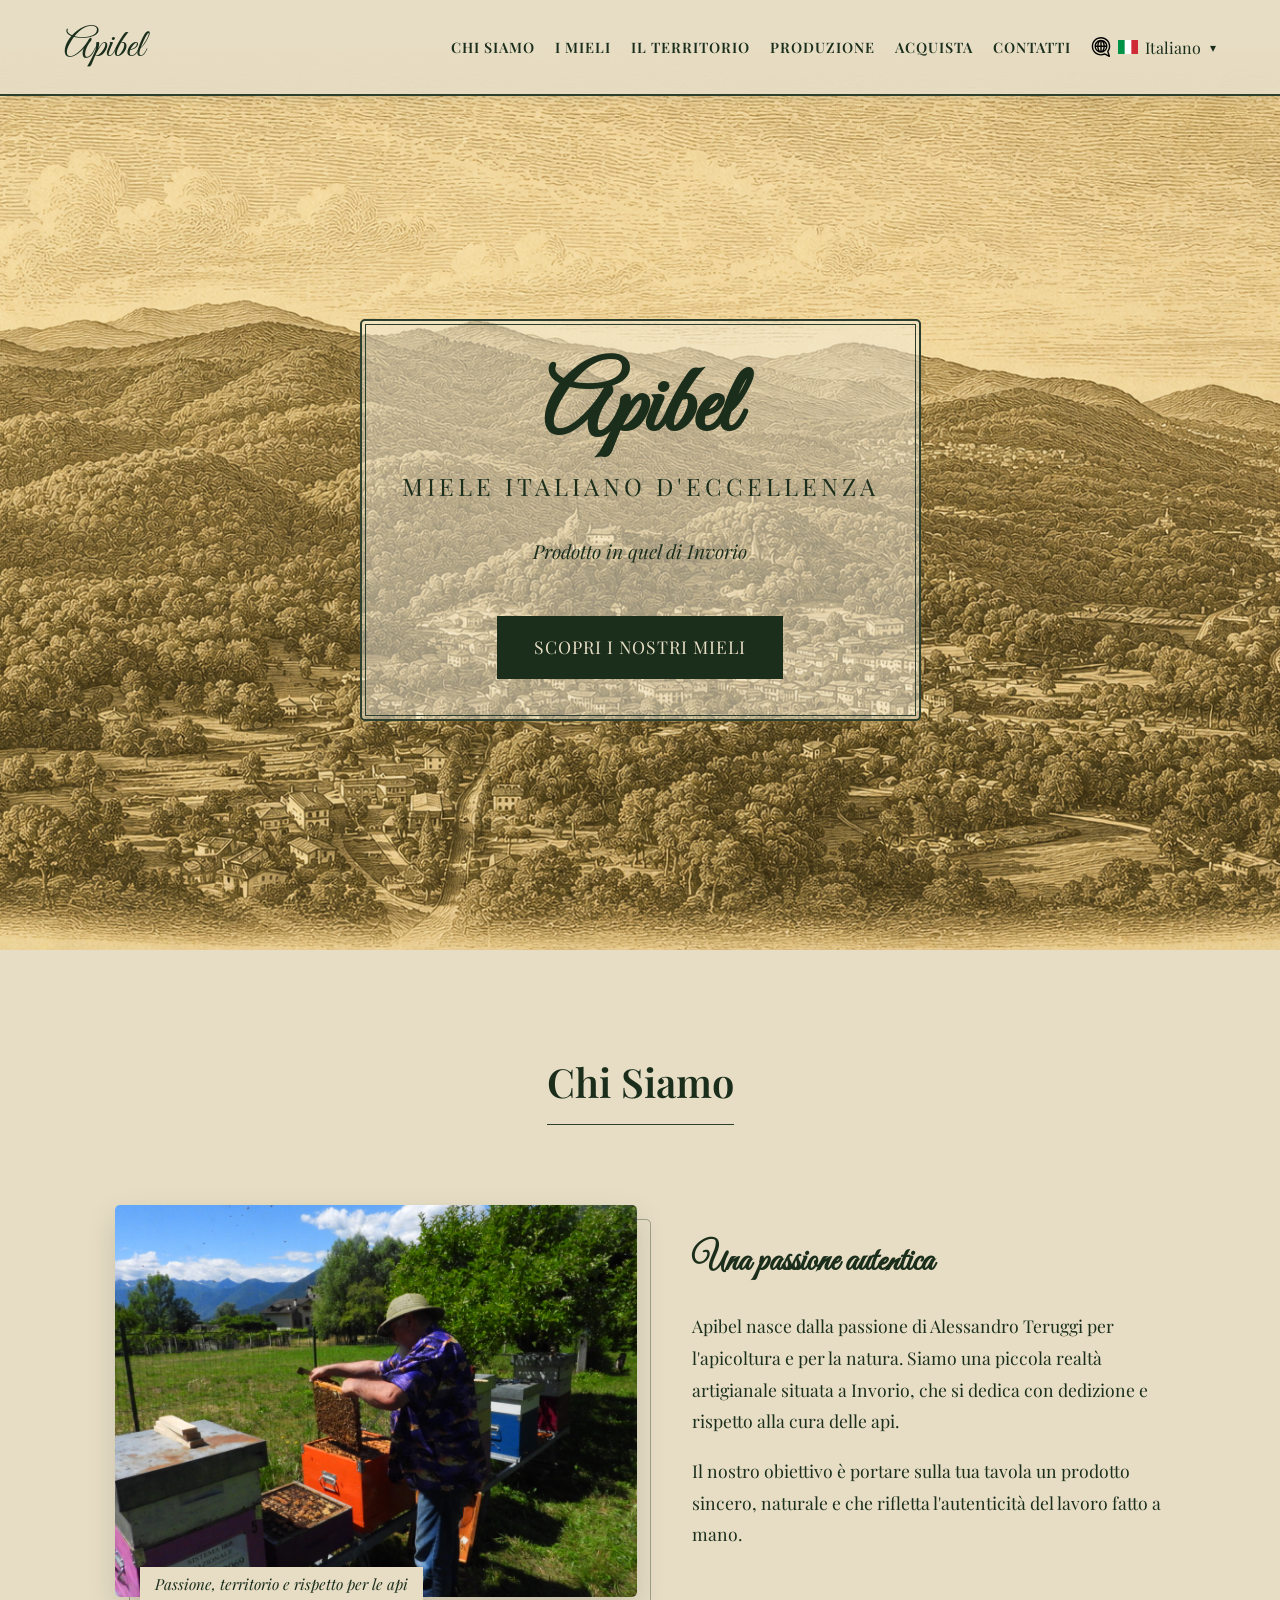
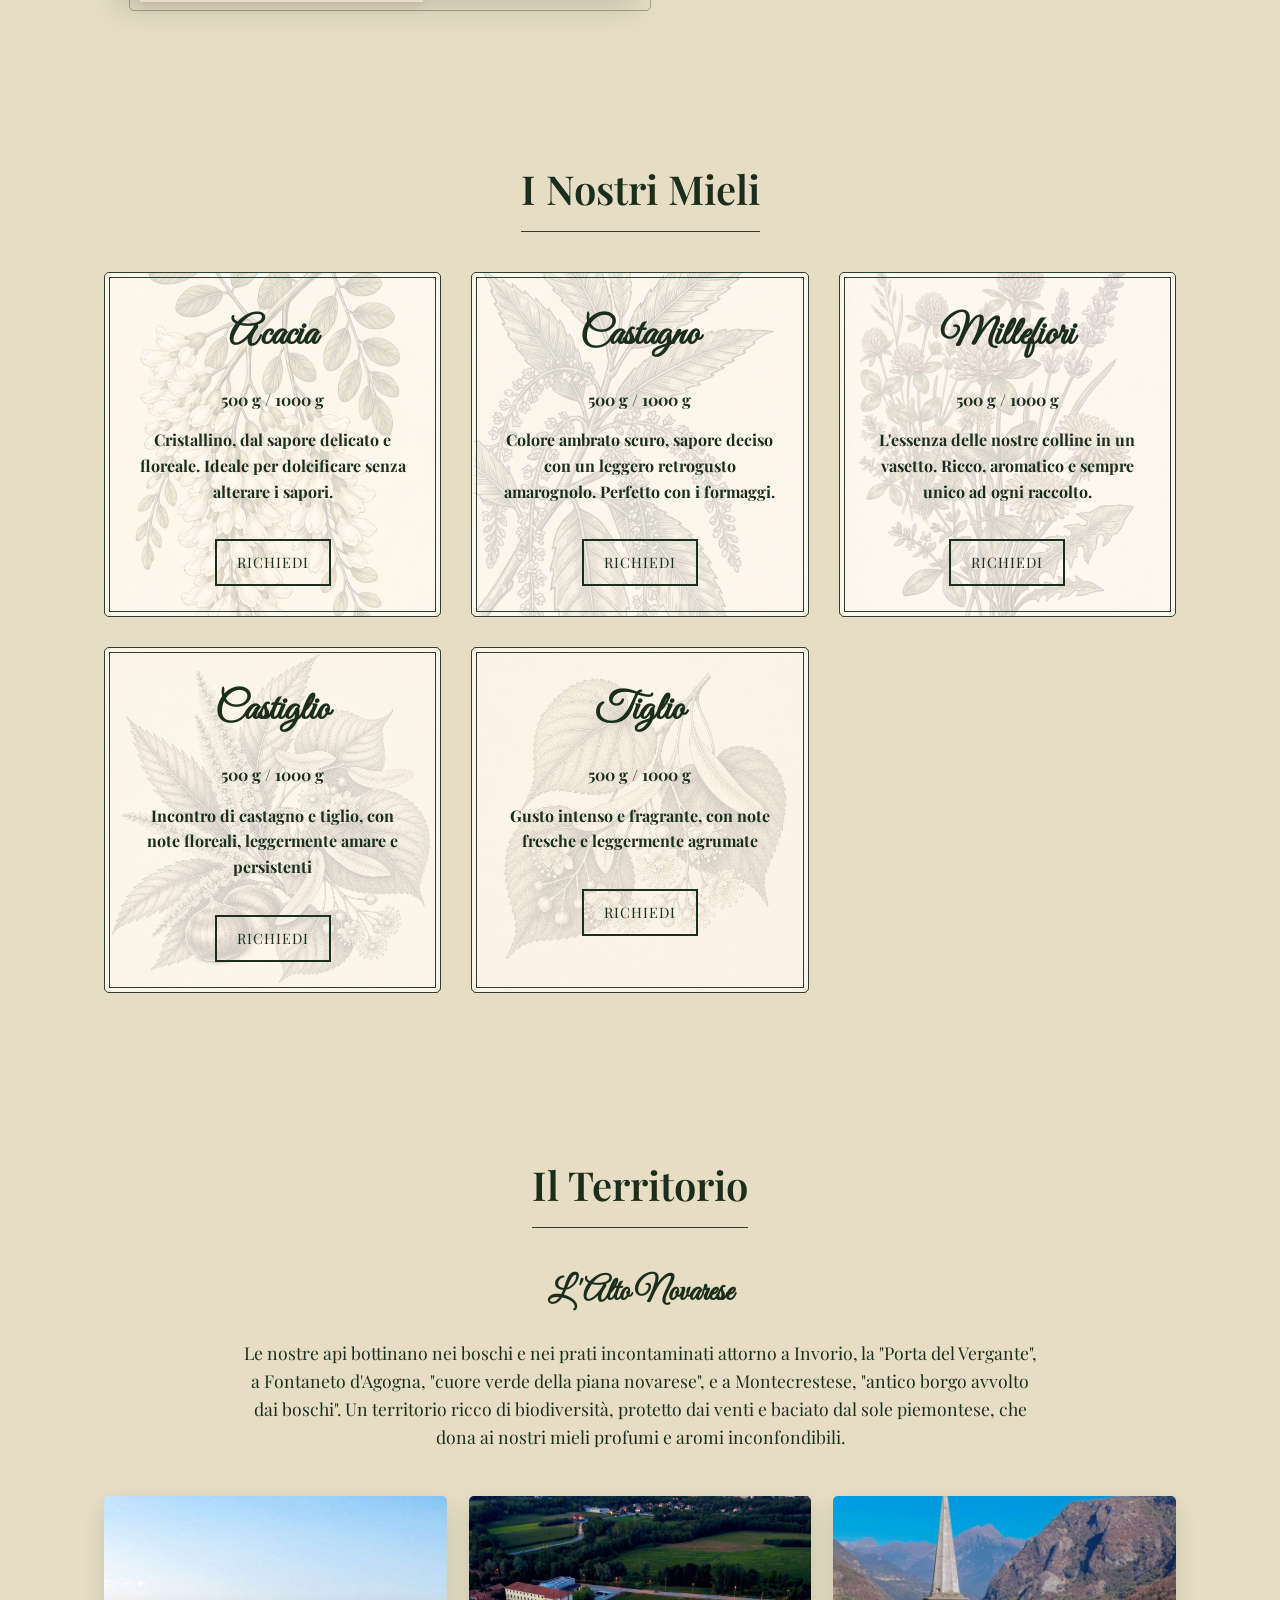
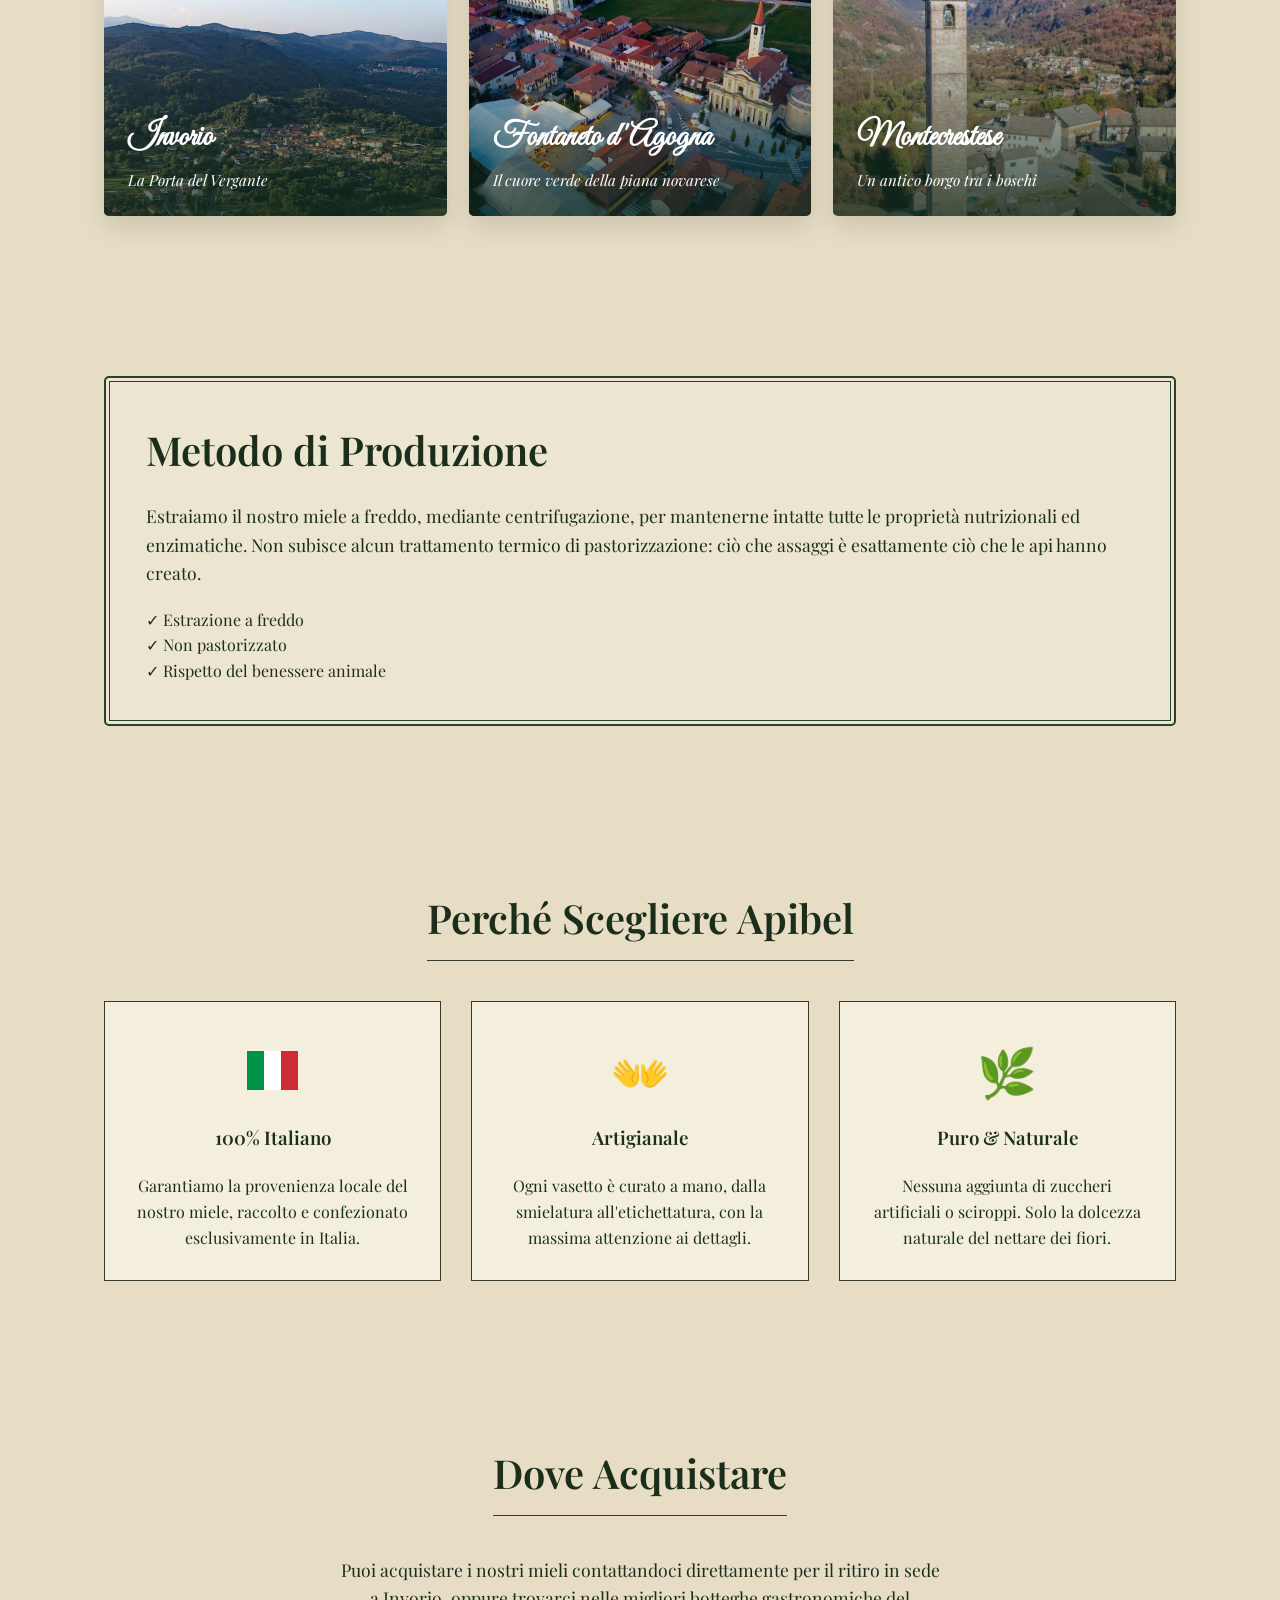
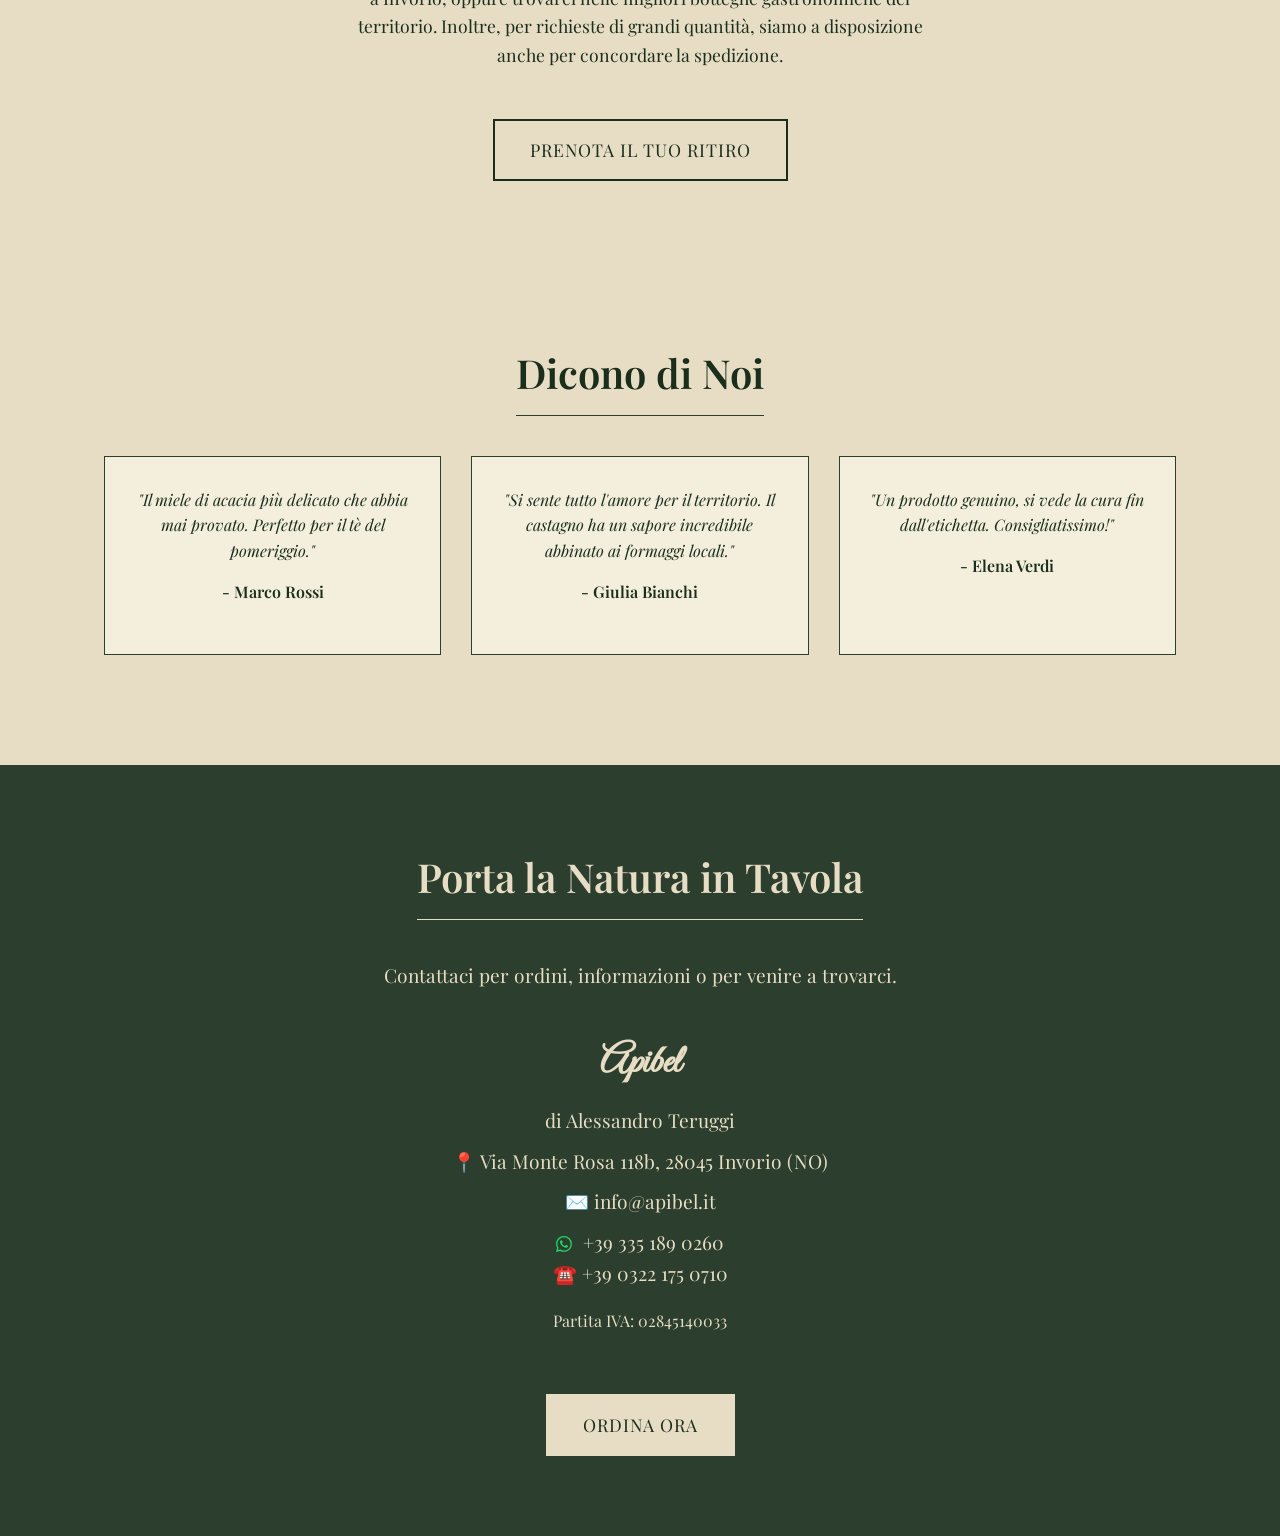
==== index.html @ 6f77bc55 "Refresh website with locality highlights This commit adds richer About Us and territory storytelling" ====
<!DOCTYPE html>
<html lang="it">

<head>
    <meta charset="UTF-8">
    <meta name="viewport" content="width=device-width, initial-scale=1.0">
    <title>Apibel | Miele Italiano di Invorio</title>
    <link rel="apple-touch-icon" sizes="180x180" href="./favicon_io/apple-touch-icon.png">
    <link rel="icon" type="image/png" sizes="32x32" href="./favicon_io/favicon-32x32.png">
    <link rel="icon" type="image/png" sizes="16x16" href="./favicon_io/favicon-16x16.png">
    <link rel="icon" type="image/png" href="./favicon_io/android-chrome-192x192.png">
    <link rel="manifest" href="./favicon_io/site.webmanifest">
    <link
        href="https://fonts.googleapis.com/css2?family=Great+Vibes&family=Playfair+Display:ital,wght@0,400;0,600;0,700;1,400&display=swap"
        rel="stylesheet">
    <link rel="stylesheet" href="./static/styles.css">

</head>

<body>

    <nav>
        <a href="#hero" class="nav-logo cursive">Apibel</a>

        <div class="menu-toggle" id="mobile-menu">☰</div>

        <ul class="nav-links" id="nav-links">
            <li><a href="#chi-siamo">Chi Siamo</a></li>
            <li><a href="#mieli">I Mieli</a></li>
            <li><a href="#territorio">Il Territorio</a></li>
            <li><a href="#metodo">Produzione</a></li>
            <li><a href="#dove-acquistare">Acquista</a></li>
            <li><a href="#contatti">Contatti</a></li>
            <li id="language-choice" class="language-selector">

                <button class="language-button" id="language-button">
                    <img src="./static/assets/translation-global.svg" alt="" class="language-icon">
                    <img src="./static/assets/it.svg" alt="Italiano" class="flag-icon">
                    <span>Italiano</span>
                    <span class="language-arrow">▾</span>
                </button>

                <div class="language-menu" id="language-menu">

                    <a href="index.html">
                        <img src="./static/assets/it.svg" alt="Italiano">
                        <span>Italiano</span>
                    </a>

                    <a href="index-en.html" class="active">
                        <img src="./static/assets/uk.svg" alt="English">
                        <span>English</span>
                    </a>

                    <a href="index-fr.html">
                        <img src="./static/assets/fr.svg" alt="Français">
                        <span>Français</span>
                    </a>

                    <a href="index-de.html">
                        <img src="./static/assets/de.svg" alt="Deutsch">
                        <span>Deutsch</span>
                    </a>

                </div>

            </li>
        </ul>
    </nav>

    <section id="hero"
        style="background: url('landing_page.jpg') no-repeat center center; background-size: cover; max-width: 100%;">
        <div class="label-box">
            <!--div style="font-size: 2.5rem; margin-bottom: 10px;">🇮🇹</div-->
            <h1 class="hero-title cursive">Apibel</h1>
            <div class="hero-subtitle">Miele Italiano d'Eccellenza</div>
            <p style="font-size: 1.2rem; font-style: italic; margin-bottom: 30px;">Prodotto in quel di Invorio</p>
            <a href="#mieli" class="btn">Scopri i nostri mieli</a>
        </div>
    </section>

    <section id="chi-siamo" class="section-center">
        <h2>Chi Siamo</h2>

        <div class="about-wrapper">

            <div class="about-image">
                <img src="./static/assets/apicoltore-apibel.jpg" alt="Alessandro Teruggi durante il lavoro con le api">

                <div class="about-caption">
                    Passione, territorio e rispetto per le api
                </div>
            </div>

            <div class="about-text">
                <h3 class="cursive">Una passione autentica</h3>

                <p>
                    Apibel nasce dalla passione di Alessandro Teruggi per l'apicoltura e per la natura.
                    Siamo una piccola realtà artigianale situata a Invorio, che si dedica con dedizione e
                    rispetto alla cura delle api.
                </p>

                <p>
                    Il nostro obiettivo è portare sulla tua tavola un prodotto sincero, naturale
                    e che rifletta l'autenticità del lavoro fatto a mano.
                </p>
            </div>

        </div>
    </section>

    <section id="mieli">
        <div class="section-center">
            <h2>I Nostri Mieli</h2>
        </div>
        <div class="grid-3">
            <div class="card label-box"
                style="background: linear-gradient(rgba(255, 255, 255, 0.75), rgba(255, 255, 255, 0.75)), url('fiori_accacia.jpg') no-repeat center center; background-size: cover;">
                <h3 class="cursive" style="font-size: 2.5rem;">Acacia</h3>
                <p><strong>500 g / 1000 g</strong></p>
                <p class="descrizione-miele-card" style="margin: 15px 0;">Cristallino, dal sapore delicato e floreale.
                    Ideale per dolcificare senza
                    alterare i sapori.</p>
                <a href="#contatti" class="btn btn-outline" style="padding: 10px 20px; font-size: 0.9rem;">Richiedi</a>
            </div>
            <div class="card label-box"
                style="background: linear-gradient(rgba(255, 255, 255, 0.75), rgba(255, 255, 255, 0.75)), url('fiori_castagno.jpg') no-repeat center center; background-size: cover;">
                <h3 class="cursive" style="font-size: 2.5rem;">Castagno</h3>
                <p><strong>500 g / 1000 g</strong></p>
                <p class="descrizione-miele-card" style="margin: 15px 0;">Colore ambrato scuro, sapore deciso con un
                    leggero retrogusto amarognolo.
                    Perfetto con i formaggi.</p>
                <a href="#contatti" class="btn btn-outline" style="padding: 10px 20px; font-size: 0.9rem;">Richiedi</a>
            </div>
            <div class="card label-box"
                style="background: linear-gradient(rgba(255, 255, 255, 0.75), rgba(255, 255, 255, 0.75)), url('millefiori.jpeg') no-repeat center center; background-size: cover;">
                <h3 class="cursive" style="font-size: 2.5rem;">Millefiori</h3>
                <p><strong>500 g / 1000 g</strong></p>
                <p class="descrizione-miele-card" style="margin: 15px 0;">L'essenza delle nostre colline in un vasetto.
                    Ricco, aromatico e sempre unico
                    ad ogni raccolto.</p>
                <a href="#contatti" class="btn btn-outline" style="padding: 10px 20px; font-size: 0.9rem;">Richiedi</a>
            </div>
            <div class="card label-box"
                style="background: linear-gradient(rgba(255, 255, 255, 0.75), rgba(255, 255, 255, 0.75)), url('castiglio.png') no-repeat center center; background-size: cover;">
                <h3 class="cursive" style="font-size: 2.5rem;">Castiglio</h3>
                <p><strong>500 g / 1000 g</strong></p>
                <p class="descrizione-miele-card" style="margin: 15px 0;">Incontro di castagno e tiglio, con note
                    floreali, leggermente amare e persistenti</p>
                <a href="#contatti" class="btn btn-outline" style="padding: 10px 20px; font-size: 0.9rem;">Richiedi</a>
            </div>
            <div class="card label-box"
                style="background: linear-gradient(rgba(255, 255, 255, 0.75), rgba(255, 255, 255, 0.75)), url('tiglio.png') no-repeat center center; background-size: cover;">
                <h3 class="cursive" style="font-size: 2.5rem;">Tiglio</h3>
                <p><strong>500 g / 1000 g</strong></p>
                <p class="descrizione-miele-card" style="margin: 15px 0;">Gusto intenso e fragrante, con note fresche e
                    leggermente agrumate</p>
                <a href="#contatti" class="btn btn-outline" style="padding: 10px 20px; font-size: 0.9rem;">Richiedi</a>
            </div>
        </div>
    </section>

    <section id="territorio" class="section-center">
        <h2>Il Territorio</h2>
        <h3 class="cursive" style="font-size: 2rem; margin-bottom: 20px;">L'Alto Novarese</h3>

        <p style="max-width: 800px; margin: 0 auto; font-size: 1.1rem;">
            Le nostre api bottinano nei boschi e nei prati incontaminati attorno a Invorio,
            la "Porta del Vergante", a Fontaneto d'Agogna, "cuore verde della piana novarese",
            e a Montecrestese, "antico borgo avvolto dai boschi".
            Un territorio ricco di biodiversità, protetto dai venti e baciato dal sole piemontese,
            che dona ai nostri mieli profumi e aromi inconfondibili.
        </p>

        <div class="territorio-gallery">

            <div class="territorio-card">
                <img src="./static/assets/invorio.jpg" alt="Panorama di Invorio">
                <div class="territorio-overlay">
                    <h3 class="cursive">Invorio</h3>
                    <p>La Porta del Vergante</p>
                </div>
            </div>

            <div class="territorio-card">
                <img src="./static/assets/fontaneto-web.jpg" alt="Fontaneto d'Agogna">
                <div class="territorio-overlay">
                    <h3 class="cursive">Fontaneto d'Agogna</h3>
                    <p>Il cuore verde della piana novarese</p>
                </div>
            </div>

            <div class="territorio-card">
                <img src="./static/assets/montecrestese.jpg" alt="Montecrestese">
                <div class="territorio-overlay">
                    <h3 class="cursive">Montecrestese</h3>
                    <p>Un antico borgo tra i boschi</p>
                </div>
            </div>

        </div>
    </section>

    <section id="metodo">
        <div class="label-box" style="display: flex; flex-wrap: wrap; align-items: center; gap: 40px;">
            <div style="flex: 1; min-width: 300px;">
                <h2 style="text-align: left; border: none; margin-bottom: 10px;">Metodo di Produzione</h2>
                <p style="font-size: 1.1rem; margin-bottom: 20px;">
                    Estraiamo il nostro miele a freddo, mediante centrifugazione, per mantenerne intatte
                    tutte le proprietà nutrizionali ed enzimatiche. Non subisce alcun trattamento termico
                    di pastorizzazione: ciò che assaggi è esattamente ciò che le api hanno creato.
                </p>
                <ul style="list-style: none;">
                    <li>✓ Estrazione a freddo</li>
                    <li>✓ Non pastorizzato</li>
                    <li>✓ Rispetto del benessere animale</li>
                </ul>
            </div>
        </div>
    </section>

    <section id="perche-noi">
        <div class="section-center">
            <h2>Perché Scegliere Apibel</h2>
        </div>
        <div class="grid-3">
            <div class="card">
                <div class="card-icon"><img src="./static/assets/it.svg" alt="Italiano" class="flag-icon"
                        style="height: 2.4rem; width: 3.2rem;"></div>
                <h3>100% Italiano</h3>
                <p>Garantiamo la provenienza locale del nostro miele, raccolto e confezionato esclusivamente in Italia.
                </p>
            </div>
            <div class="card">
                <div class="card-icon">👐</div>
                <h3>Artigianale</h3>
                <p>Ogni vasetto è curato a mano, dalla smielatura all'etichettatura, con la massima attenzione ai
                    dettagli.</p>
            </div>
            <div class="card">
                <div class="card-icon">🌿</div>
                <h3>Puro & Naturale</h3>
                <p>Nessuna aggiunta di zuccheri artificiali o sciroppi. Solo la dolcezza naturale del nettare dei fiori.
                </p>
            </div>
        </div>
    </section>

    <section id="dove-acquistare" class="section-center">
        <h2>Dove Acquistare</h2>
        <p style="max-width: 600px; margin: 0 auto 30px; font-size: 1.1rem;">
            Puoi acquistare i nostri mieli contattandoci direttamente per il ritiro in sede a Invorio,
            oppure trovarci nelle migliori botteghe gastronomiche del territorio.
            Inoltre, per richieste di grandi quantità, siamo a disposizione anche per concordare la spedizione.
        </p>
        <a href="#contatti" class="btn btn-outline">Prenota il tuo ritiro</a>
    </section>

    <section id="recensioni">
        <div class="section-center">
            <h2>Dicono di Noi</h2>
        </div>
        <div class="grid-3">
            <div class="card" style="font-style: italic;">
                <p>"Il miele di acacia più delicato che abbia mai provato. Perfetto per il tè del pomeriggio."</p>
                <h4 style="margin-top: 15px; font-style: normal;">- Marco Rossi</h4>
            </div>
            <div class="card" style="font-style: italic;">
                <p>"Si sente tutto l'amore per il territorio. Il castagno ha un sapore incredibile abbinato ai formaggi
                    locali."</p>
                <h4 style="margin-top: 15px; font-style: normal;">- Giulia Bianchi</h4>
            </div>
            <div class="card" style="font-style: italic;">
                <p>"Un prodotto genuino, si vede la cura fin dall'etichetta. Consigliatissimo!"</p>
                <h4 style="margin-top: 15px; font-style: normal;">- Elena Verdi</h4>
            </div>
        </div>
    </section>

    <footer id="contatti">
        <h2 style="color: var(--bg-parchment);">Porta la Natura in Tavola</h2>
        <p style="margin-bottom: 40px; font-size: 1.2rem;">Contattaci per ordini, informazioni o per venire a trovarci.
        </p>

        <div class="contact-info">
            <h3 class="cursive" style="font-size: 2.5rem; margin-bottom: 10px;">Apibel</h3>
            <p>di Alessandro Teruggi</p>
            <p>📍 Via Monte Rosa 118b, 28045 Invorio (NO)</p>
            <p>✉️ info@apibel.it </p>
            <p>
                <a href="https://wa.me/393351890260" target="_blank" rel="noopener noreferrer"
                    style="text-decoration: none; color: inherit;">
                    <svg xmlns="http://www.w3.org/2000/svg" width="16" height="16" fill="#25D366" viewBox="0 0 16 16"
                        style="vertical-align: middle; margin-right: 6px; margin-bottom: 2px;">
                        <path
                            d="M13.601 2.326A7.85 7.85 0 0 0 7.994 0C3.627 0 .068 3.558.064 7.926c0 1.399.366 2.76 1.057 3.965L0 16l4.204-1.102a7.9 7.9 0 0 0 3.79.965h.004c4.368 0 7.926-3.558 7.93-7.93A7.9 7.9 0 0 0 13.6 2.326zM7.994 14.521a6.6 6.6 0 0 1-3.356-.92l-.24-.144-2.494.654.666-2.433-.156-.251a6.56 6.56 0 0 1-1.007-3.505c0-3.626 2.957-6.584 6.591-6.584a6.56 6.56 0 0 1 4.66 1.931 6.56 6.56 0 0 1 1.928 4.66c-.004 3.639-2.961 6.592-6.592 6.592m3.615-4.934c-.197-.099-1.17-.578-1.353-.646-.182-.065-.315-.099-.445.099-.133.197-.513.646-.627.775-.114.133-.232.148-.43.05-.197-.1-.836-.308-1.592-.985-.59-.525-.985-1.175-1.103-1.372-.114-.198-.011-.304.088-.403.087-.088.197-.232.296-.346.1-.114.133-.198.198-.33.065-.134.034-.248-.015-.347-.05-.099-.445-1.076-.612-1.47-.16-.389-.323-.335-.445-.34-.114-.007-.247-.007-.38-.007a.73.73 0 0 0-.529.247c-.182.198-.691.677-.691 1.654s.71 1.916.81 2.049c.098.133 1.394 2.132 3.383 2.992.47.205.84.326 1.129.418.475.152.904.129 1.246.08.38-.058 1.171-.48 1.338-.943.164-.464.164-.86.114-.943-.049-.084-.182-.133-.38-.232" />
                    </svg>
                    +39 335 189 0260
                </a>
                <br>
                <span> ☎️ +39 0322 175 0710 </span>
            </p>
            <p style="margin-top: 20px; font-size: 1rem;">Partita IVA: 02845140033</p>
        </div>

        <div style="margin-top: 40px;">
            <a href="mailto:info@apibel.it" class="btn"
                style="background-color: var(--bg-parchment); color: var(--text-dark-green); border-color: var(--bg-parchment);">Ordina
                Ora</a>
        </div>

        <!--div class="recycling-info">
            <div>VASO: GL 70 (VETRO)</div>
            <div>CAPSULA: FE 40 (ACCIAIO)</div>
            <div>♻️ VERIFICA LE DISPOSIZIONI DEL TUO COMUNE</div>
        </div-->
    </footer>

    <script src="./static/scripts.js"></script>
</body>

</html>
---- static/styles.css ----
/* === VARIABILI COLORI === */
        :root {
            --bg-parchment: #E6DDC4;
            --bg-light: #F4EEDD;
            --text-dark-green: #1B2E1C;
            --border-green: #2C3E2D;
            --accent-gold: #D4AF37;
            /* Tocco dorato per il miele */
        }

        /* === RESET & BASE === */
        * {
            margin: 0;
            padding: 0;
            box-sizing: border-box;
        }

        html {
            scroll-behavior: smooth;
        }

        body {
            background-color: var(--bg-parchment);
            color: var(--text-dark-green);
            font-family: 'Playfair Display', serif;
            line-height: 1.6;
            background-image: url('https://www.transparenttextures.com/patterns/cream-paper.png');
        }

        h1,
        h2,
        h3,
        h4 {
            font-weight: 600;
            margin-bottom: 20px;
        }

        h2 {
            font-size: 2.5rem;
            text-align: center;
            border-bottom: 1px solid var(--border-green);
            display: inline-block;
            padding-bottom: 10px;
            margin-bottom: 40px;
        }

        .cursive {
            font-family: 'Great Vibes', cursive;
        }

        /* === NAVBAR === */
        nav {
            position: fixed;
            top: 0;
            width: 100%;
            background-color: rgba(230, 221, 196, 0.95);
            border-bottom: 2px solid var(--border-green);
            z-index: 1000;
            padding: 15px 5%;
            display: flex;
            justify-content: space-between;
            align-items: center;
            box-shadow: 0 2px 10px rgba(0, 0, 0, 0.1);
        }

        .nav-logo {
            font-size: 2.5rem;
            text-decoration: none;
            color: var(--text-dark-green);
        }

        .nav-links {
            list-style: none;
            display: flex;
            gap: 20px;
        }

        .nav-links a,
        .language-selector select {
            text-decoration: none;
            color: var(--text-dark-green);
            font-weight: 600;
            font-size: 0.9rem;
            text-transform: uppercase;
            letter-spacing: 1px;
            transition: color 0.3s;
        }

        .nav-links a:hover {
            color: var(--accent-gold);
        }

        .language-selector {
            position: relative;
            display: flex;
            align-items: center;
            justify-content: center;
        }

        .language-button {
            display: flex;
            align-items: center;
            gap: 7px;

            border: none;
            background: transparent;

            color: var(--text-dark-green);
            font-family: inherit;
            font-size: inherit;

            cursor: pointer;
        }

        .language-icon {
            width: 20px;
            height: 20px;
        }

        .flag-icon {
            width: 20px;
            height: 14px;
            object-fit: cover;
        }

        .language-arrow {
            font-size: 0.75rem;
            margin-left: 2px;
        }

        .language-menu {
            display: none;

            position: absolute;
            top: calc(100% + 10px);
            right: 0;

            min-width: 155px;

            background: white;
            border: 1px solid rgba(0, 0, 0, 0.12);
            border-radius: 5px;

            box-shadow: 0 6px 20px rgba(0, 0, 0, 0.15);

            overflow: hidden;
            z-index: 1000;
        }

        .language-menu.show {
            display: block;
        }

        .language-menu a {
            display: flex;
            align-items: center;
            gap: 10px;

            padding: 10px 14px;

            color: var(--text-dark-green);
            text-decoration: none;

            white-space: nowrap;
        }

        .language-menu a img {
            width: 20px;
            height: 14px;
            object-fit: cover;
        }

        .language-menu a:hover {
            background: rgba(0, 0, 0, 0.05);
        }

        .language-menu a.active {
            font-weight: 600;
        }

        /* Menu Hamburger per Mobile */
        .menu-toggle {
            display: none;
            font-size: 1.5rem;
            cursor: pointer;
        }

        /* === STRUTTURA SEZIONI === */
        section {
            padding: 100px 5% 60px;
            /* Padding top ampio per la navbar fissa */
            max-width: 1200px;
            margin: 0 auto;
        }

        .section-center {
            text-align: center;
        }

        /* Box in stile etichetta */
        .label-box {
            border: 2px solid var(--border-green);
            outline: 1px solid var(--border-green);
            outline-offset: -6px;
            padding: 40px;
            background-color: rgba(244, 238, 221, 0.5);
            border-radius: 5px;
        }

        /* === HERO === */
        #hero {
            min-height: 100vh;
            display: flex;
            align-items: center;
            justify-content: center;
            text-align: center;
            margin-top: 50px;
        }

        .hero-title {
            font-size: 6rem;
            line-height: 1;
            margin-bottom: 10px;
        }

        .hero-subtitle {
            font-size: 1.5rem;
            letter-spacing: 4px;
            text-transform: uppercase;
            margin-bottom: 30px;
        }

        /* === BOTTONI === */
        .btn {
            display: inline-block;
            background-color: var(--text-dark-green);
            color: var(--bg-parchment);
            border: 2px solid var(--text-dark-green);
            padding: 15px 35px;
            font-family: 'Playfair Display', serif;
            font-size: 1.1rem;
            text-decoration: none;
            text-transform: uppercase;
            letter-spacing: 1px;
            transition: all 0.3s ease;
            cursor: pointer;
            margin-top: 20px;
        }

        .btn:hover {
            background-color: transparent;
            color: var(--text-dark-green);
        }

        .btn-outline {
            background-color: transparent;
            color: var(--text-dark-green);
        }

        .btn-outline:hover {
            background-color: var(--text-dark-green);
            color: var(--bg-parchment);
        }

        /* === CHI SIAMO === */
        .about-wrapper {
            max-width: 1050px;
            margin: 40px auto 0;

            display: grid;
            grid-template-columns: 1.05fr 0.95fr;
            gap: 55px;

            align-items: center;
            text-align: left;
        }

        .about-image {
            position: relative;
        }

        .about-image img {
            width: 100%;
            /*height: 420px;*/

            object-fit: cover;
            object-position: center;

            display: block;

            border-radius: 5px;

            box-shadow:
                0 12px 30px rgba(0, 0, 0, 0.13);
        }

        /* Small decorative parchment frame */
        .about-image::before {
            content: "";
            position: absolute;

            top: 14px;
            left: 14px;
            right: -14px;
            bottom: -14px;

            border: 1px solid var(--text-dark-green);

            opacity: 0.35;

            z-index: -1;
            border-radius: 5px;
        }

        .about-text h3 {
            font-size: 2.2rem;
            color: var(--text-dark-green);
            margin-bottom: 20px;
        }

        .about-text p {
            font-size: 1.1rem;
            line-height: 1.8;
            margin-bottom: 18px;
        }

        .about-caption {
            position: absolute;

            left: 25px;
            bottom: -5px;

            background: var(--bg-parchment);
            color: var(--text-dark-green);

            padding: 5px 15px;

            font-family: "Playfair Display", serif;
            font-size: 0.95rem;
            font-style: italic;

            box-shadow: 0 4px 12px rgba(0, 0, 0, 0.10);
        }


        /* Mobile */
        @media (max-width: 768px) {

            .about-wrapper {
                grid-template-columns: 1fr;
                gap: 30px;
            }

            .about-image img {
                height: 300px;
            }

            .about-text {
                text-align: center;
            }

            .about-image::before {
                right: -8px;
                bottom: -8px;
                top: 8px;
                left: 8px;
            }
        }

        /* === SEZIONE TERRITRIO === */

        .territorio-gallery {
            max-width: 1150px;
            margin: 45px auto 0;

            display: grid;
            grid-template-columns: repeat(3, 1fr);
            gap: 22px;
        }

        .territorio-card {
            position: relative;
            height: 320px;

            overflow: hidden;
            border-radius: 5px;

            box-shadow: 0 10px 25px rgba(0, 0, 0, 0.12);
        }

        .territorio-card img {
            width: 100%;
            height: 100%;

            object-fit: cover;
            display: block;

            transition: transform 0.6s ease;
        }

        .territorio-card:hover img {
            transform: scale(1.04);
        }

        .territorio-card::after {
            content: "";
            position: absolute;
            inset: 0;

            background:
                linear-gradient(to top,
                    rgba(20, 45, 30, 0.75) 0%,
                    rgba(20, 45, 30, 0.20) 45%,
                    transparent 70%);

            pointer-events: none;
        }

        .territorio-overlay {
            position: absolute;

            left: 0;
            right: 0;
            bottom: 0;

            padding: 24px;

            color: white;
            text-align: left;

            z-index: 2;
        }

        .territorio-overlay h3 {
            font-size: 2rem;
            margin: 0 0 4px;
            color: white;
        }

        .territorio-overlay p {
            margin: 0;
            font-size: 0.95rem;
            font-style: italic;
        }


        /* Tablet */
        @media (max-width: 900px) {
            .territorio-gallery {
                grid-template-columns: 1fr;
                max-width: 650px;
            }

            .territorio-card {
                height: 340px;
            }
        }


        /* Mobile */
        @media (max-width: 600px) {
            .territorio-gallery {
                gap: 18px;
                margin-top: 35px;
            }

            .territorio-card {
                height: 260px;
            }

            .territorio-overlay {
                padding: 18px;
            }

            .territorio-overlay h3 {
                font-size: 1.8rem;
            }
        }

        /* === GRIGLIE (Mieli, Perché Noi, Recensioni) === */
        .grid-3 {
            display: grid;
            grid-template-columns: repeat(auto-fit, minmax(300px, 1fr));
            gap: 30px;
        }

        .card {
            border: 1px solid var(--border-green);
            padding: 30px;
            text-align: center;
            background-color: var(--bg-light);
            transition: transform 0.3s;
        }

        .card:hover {
            transform: translateY(-5px);
        }

        .card-icon {
            font-size: 3rem;
            margin-bottom: 15px;
        }

        /* === CONTATTI & FOOTER === */
        #contatti {
            background-color: var(--border-green);
            color: var(--bg-parchment);
            padding: 80px 5%;
            text-align: center;
            margin-top: 50px;
        }

        #contatti h2 {
            border-color: var(--bg-parchment);
        }

        .contact-info p {
            margin-bottom: 10px;
            font-size: 1.2rem;
        }

        .recycling-info {
            margin-top: 50px;
            display: flex;
            justify-content: center;
            gap: 40px;
            border-top: 1px solid rgba(230, 221, 196, 0.3);
            padding-top: 30px;
            font-size: 0.9rem;
        }

        .descrizione-miele-card {
            font-weight: 700;
        }

        /* === RESPONSIVE === */
        @media (max-width: 768px) {
            .nav-links {
                display: none;
                flex-direction: column;
                position: absolute;
                top: 70px;
                left: 0;
                width: 100%;
                background-color: var(--bg-parchment);
                border-bottom: 2px solid var(--border-green);
                padding: 20px 0;
                text-align: center;
            }

            .nav-links.active {
                display: flex;
            }

            .menu-toggle {
                display: block;
            }

            .hero-title {
                font-size: 4rem;
            }

            section {
                padding-top: 120px;
            }

            .recycling-info {
                flex-direction: column;
                gap: 15px;
            }
        }
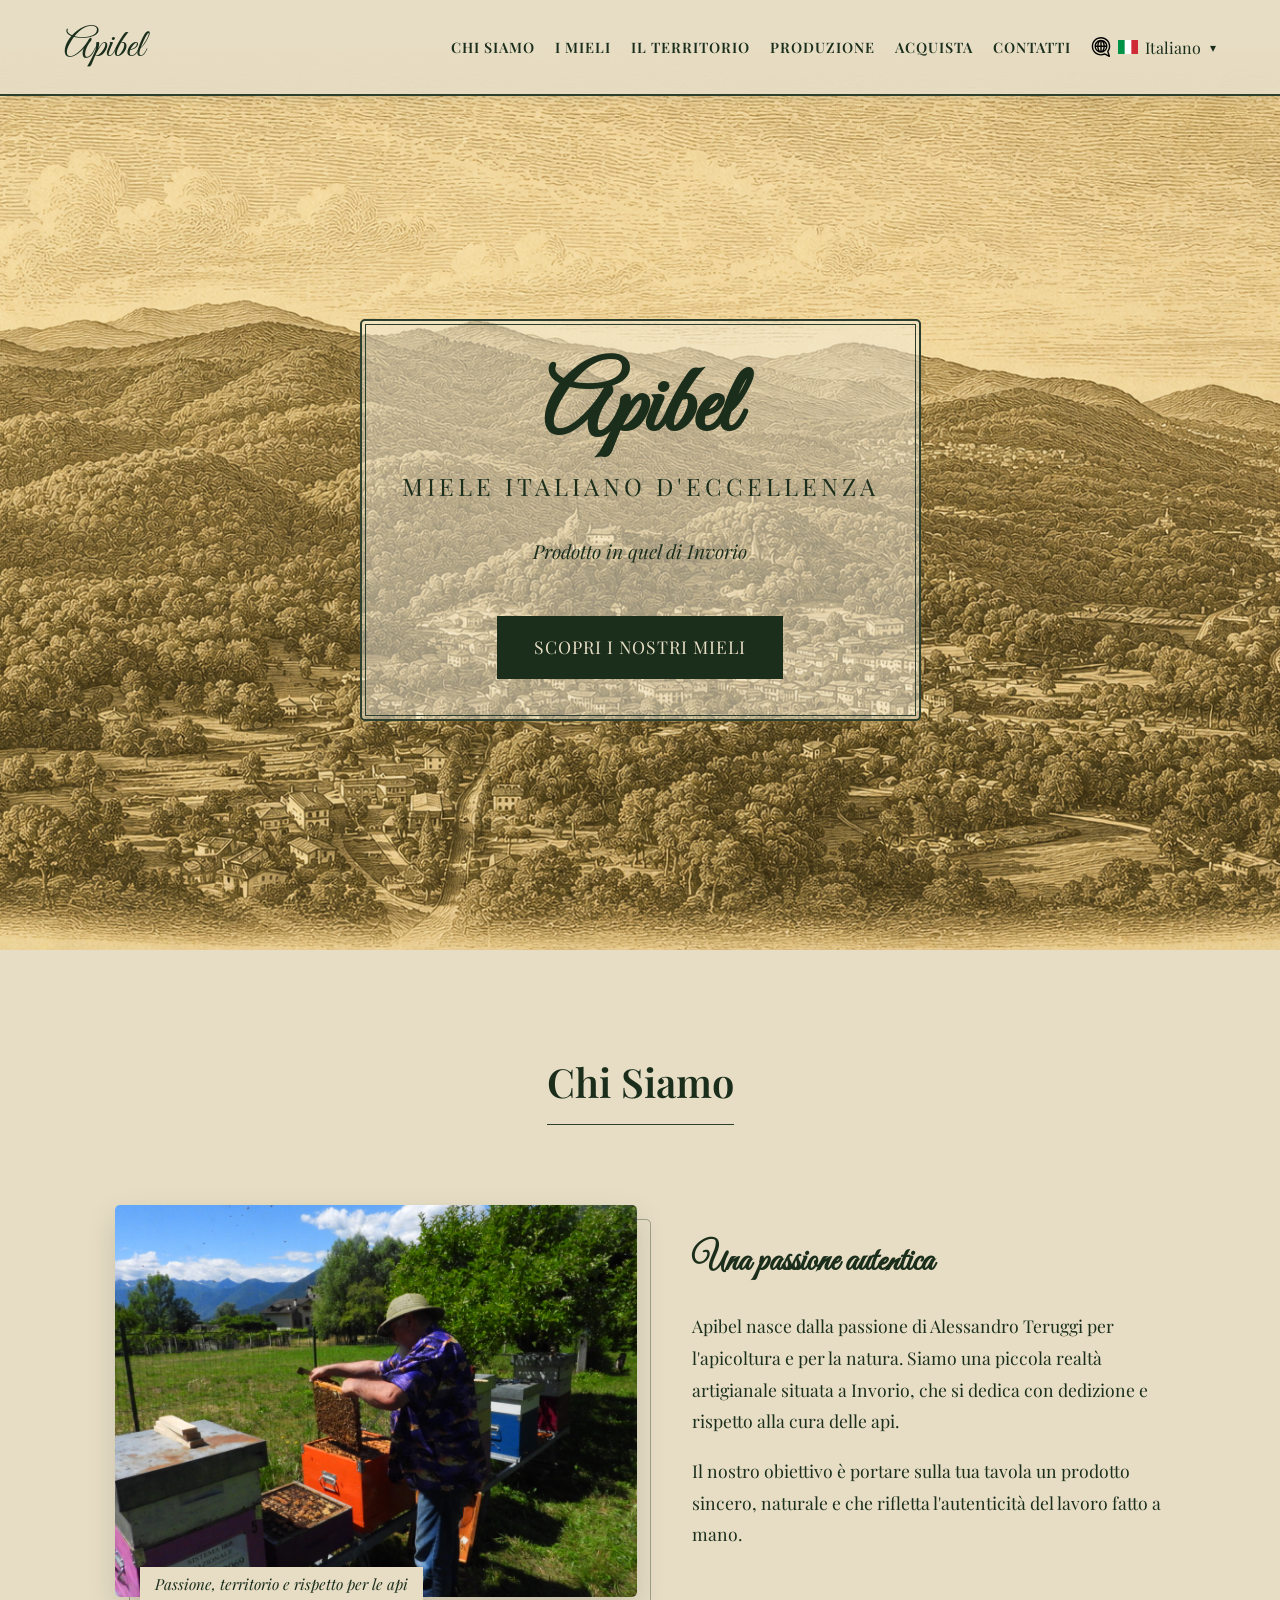
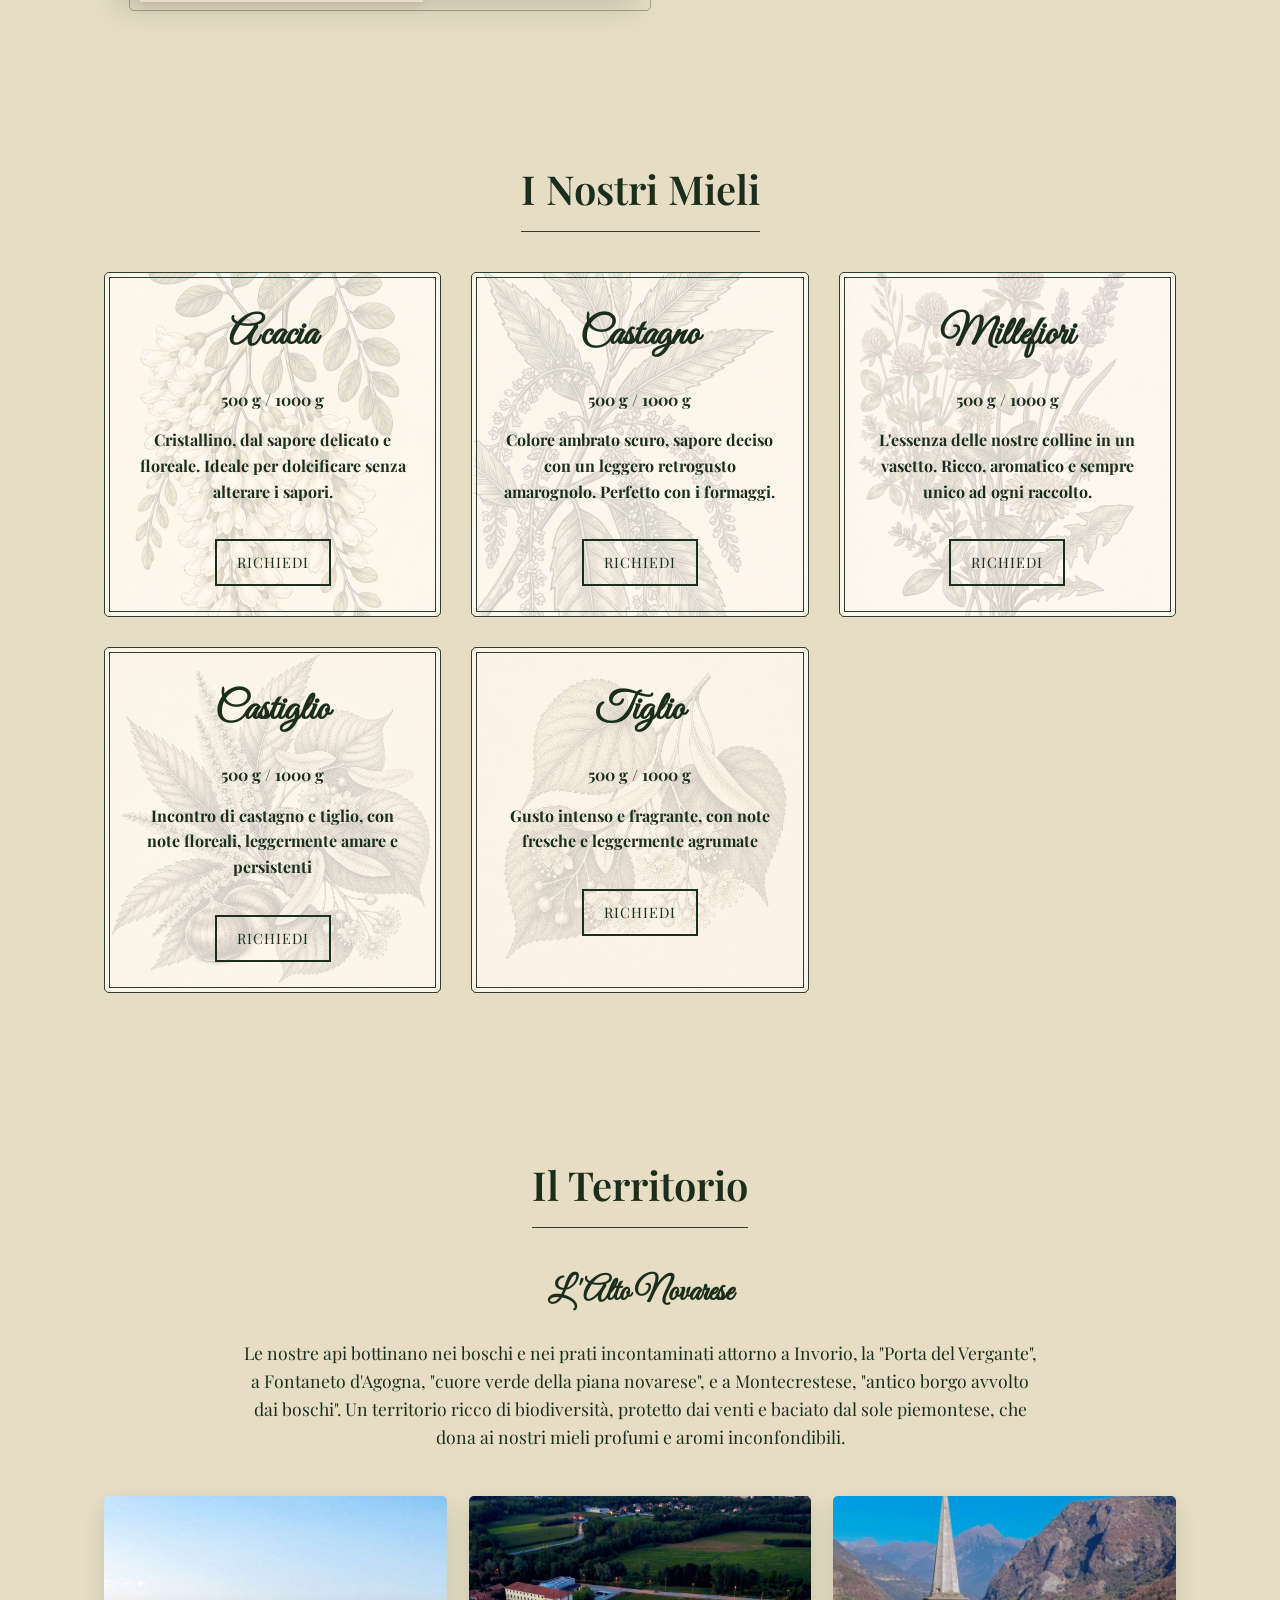
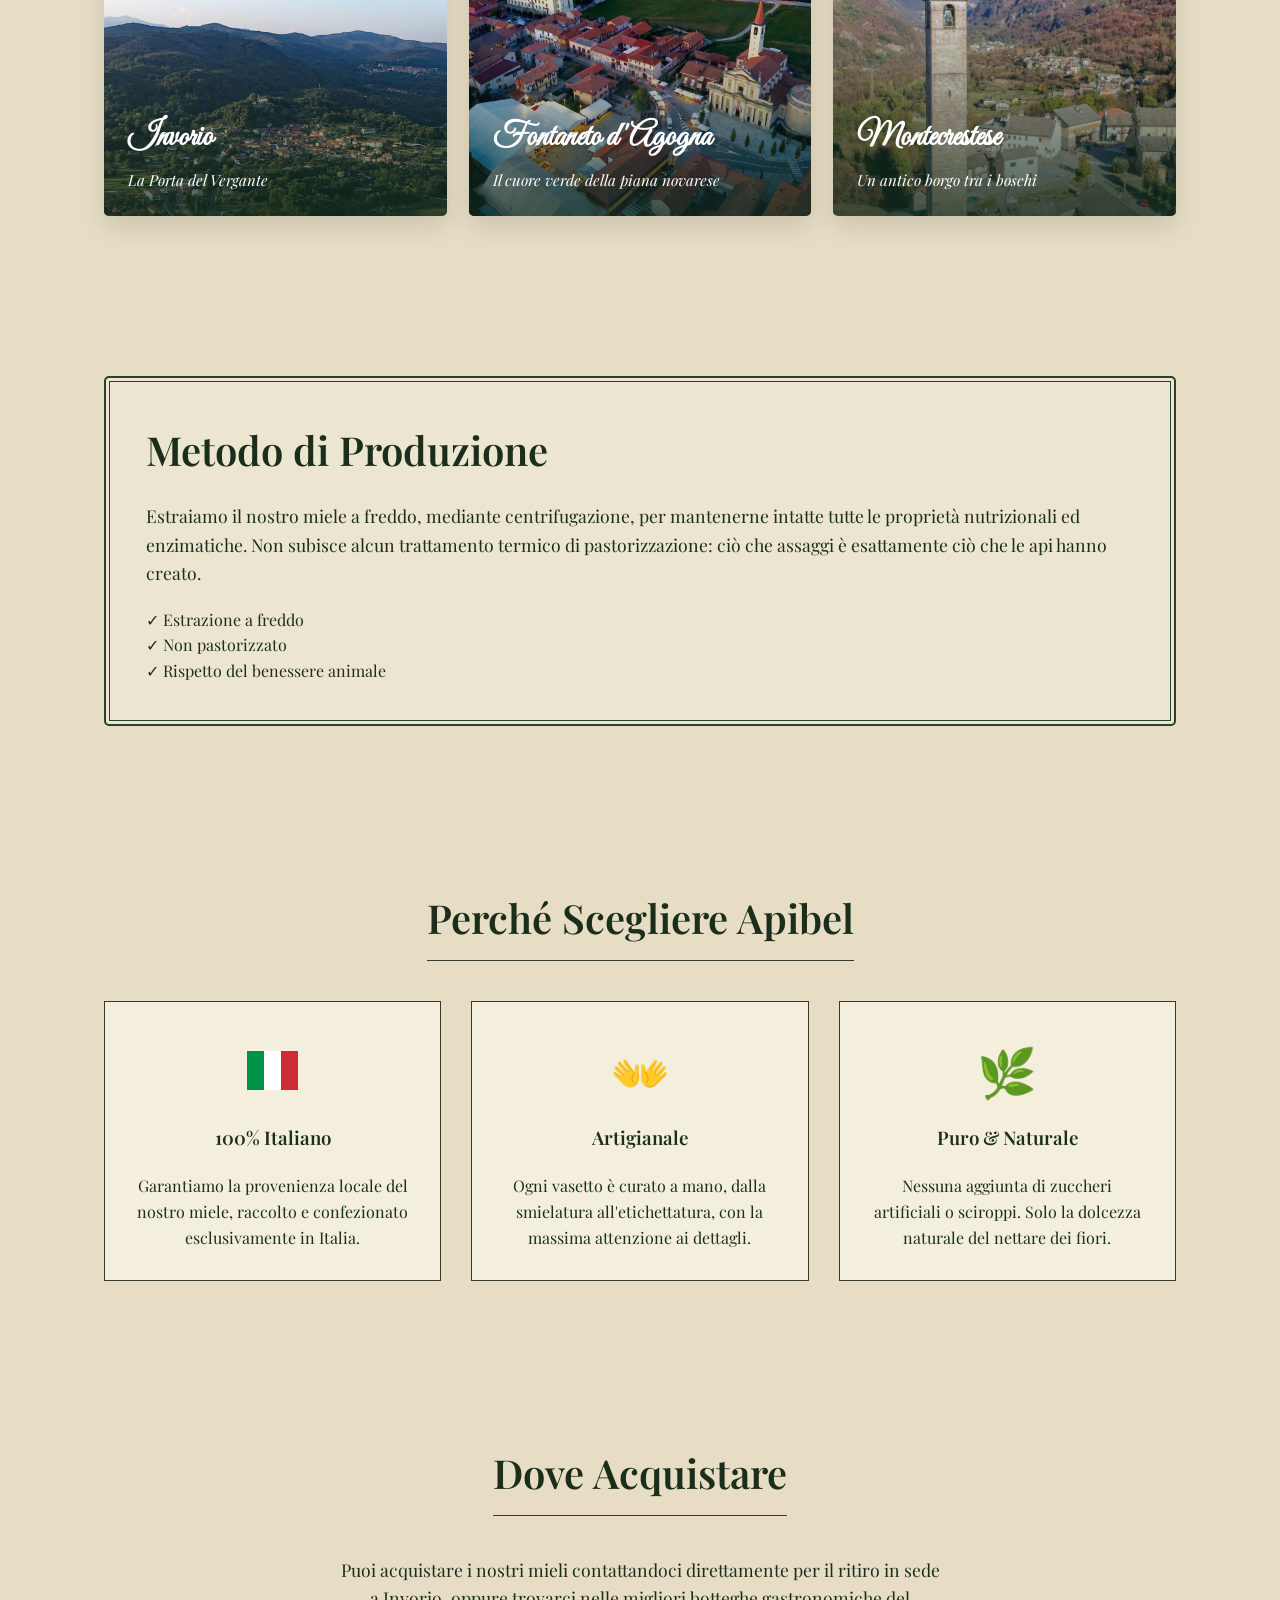
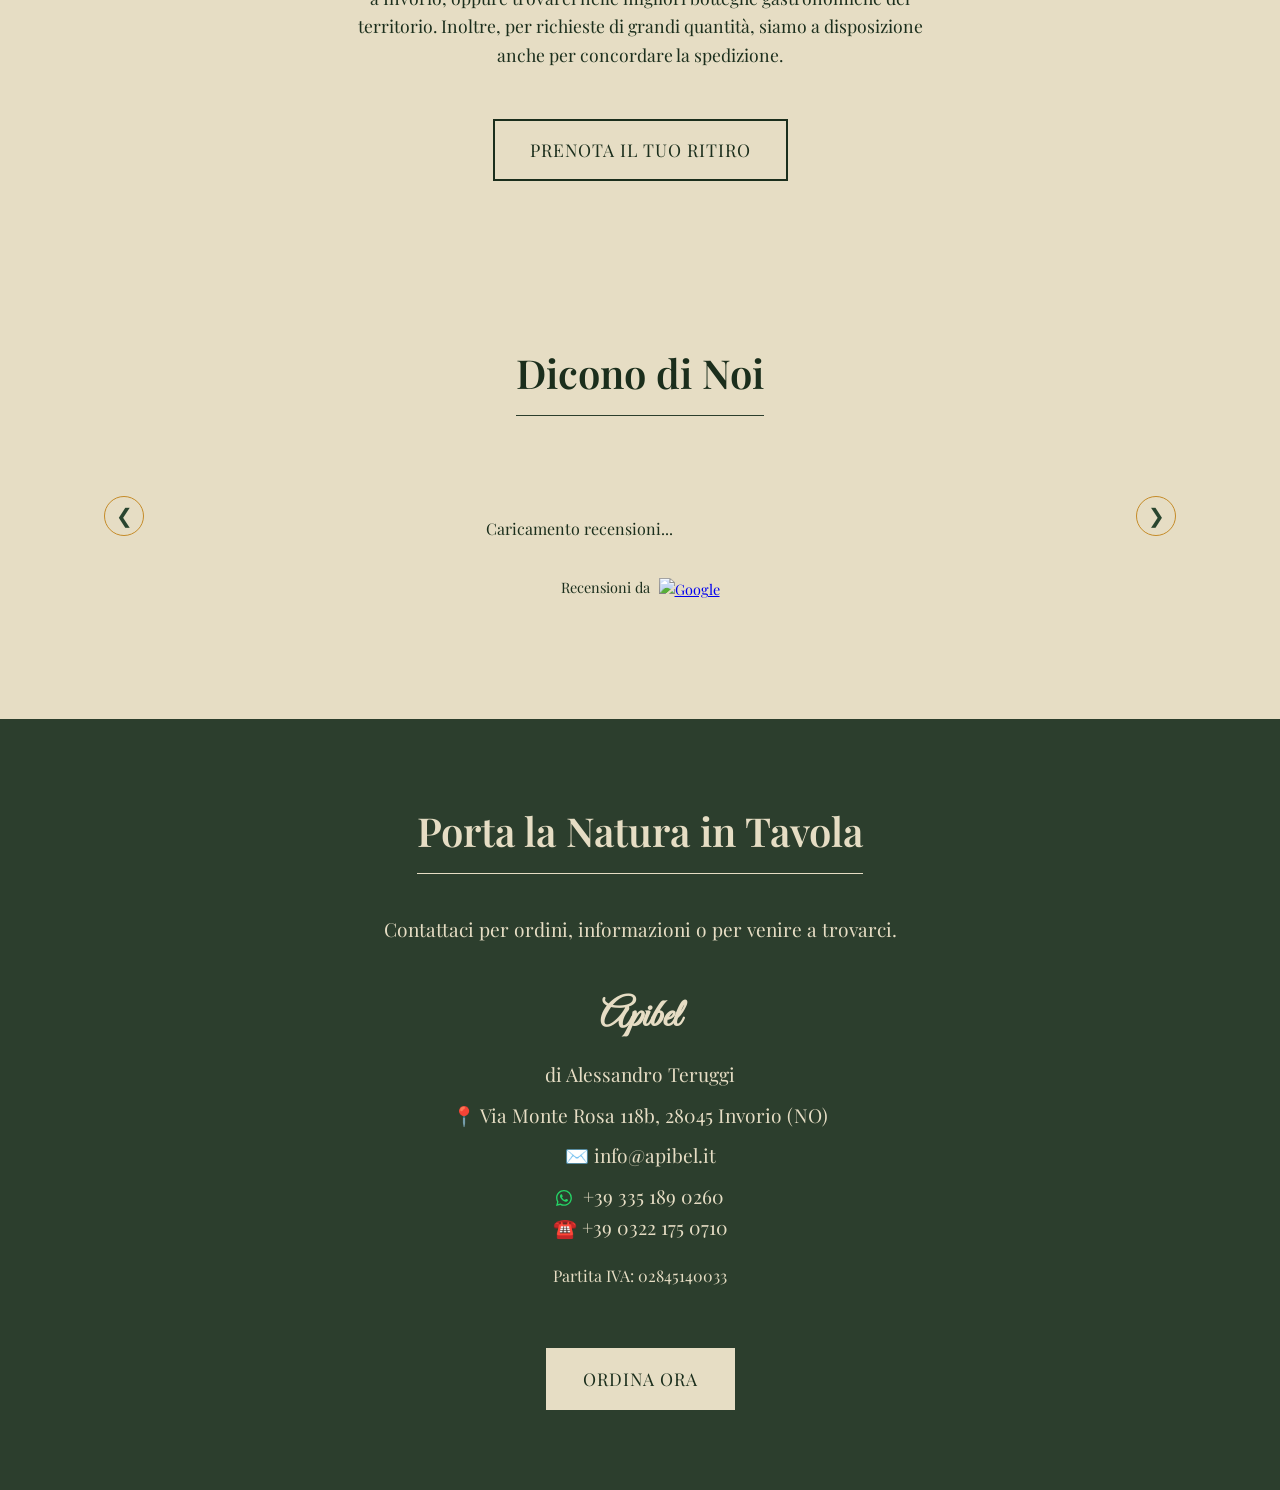
==== commit 05fb1ddd: "Add Google Reviews carousel Replace sample testimonials with reviews loaded from Google Places, incl" ====
--- a/index.html
+++ b/index.html
@@ -1,21 +1,71 @@
 <!DOCTYPE html>
 <html lang="it">
+
 
 <head>
     <meta charset="UTF-8">
     <meta name="viewport" content="width=device-width, initial-scale=1.0">
+
+    <!-- SEO -->
     <title>Apibel | Miele Italiano di Invorio</title>
-    <link rel="apple-touch-icon" sizes="180x180" href="./favicon_io/apple-touch-icon.png">
-    <link rel="icon" type="image/png" sizes="32x32" href="./favicon_io/favicon-32x32.png">
-    <link rel="icon" type="image/png" sizes="16x16" href="./favicon_io/favicon-16x16.png">
-    <link rel="icon" type="image/png" href="./favicon_io/android-chrome-192x192.png">
-    <link rel="manifest" href="./favicon_io/site.webmanifest">
+    <meta name="description"
+        content="Scopri Apibel, miele artigianale italiano di eccellenza. Mieli naturali prodotti con passione nel territorio piemontese.">
+
+    <link rel="canonical" href="https://apibel.it/">
+
+    <!-- OPEN GRAPH: WhatsApp, Facebook, LinkedIn -->
+    <meta property="og:type" content="website">
+    <meta property="og:site_name" content="Apibel">
+    <meta property="og:title" content="Apibel | Miele Italiano d'Eccellenza">
+    <meta property="og:description"
+        content="Porta la natura in tavola. Scopri i nostri mieli artigianali italiani, frutto della passione per le api e il territorio.">
+    <meta property="og:url" content="https://apibel.it/">
+    <meta property="og:locale" content="it_IT">
+
+    <!-- Social preview image -->
+    <meta property="og:image" content="https://apibel.it/favicon_ico/whatsapp-preview.png">
+    <meta property="og:image:secure_url" content="https://apibel.it/favicon_ico/whatsapp-preview.png">
+    <meta property="og:image:type" content="image/png">
+    <meta property="og:image:width" content="512">
+    <meta property="og:image:height" content="512">
+    <meta property="og:image:alt" content="Apibel - Miele Italiano d'Eccellenza">
+
+    <!-- TWITTER / X CARD -->
+    <meta name="twitter:card" content="summary">
+    <meta name="twitter:title" content="Apibel | Miele Italiano d'Eccellenza">
+    <meta name="twitter:description" content="Porta la natura in tavola. Scopri i nostri mieli artigianali italiani.">
+    <meta name="twitter:image" content="https://apibel.it/favicon_ico/whatsapp-preview.png">
+
+    <!-- FAVICONS -->
+    <link rel="icon" type="image/png" sizes="16x16" href="/favicon_ico/favicon-16x16.png">
+    <link rel="icon" type="image/png" sizes="32x32" href="/favicon_ico/favicon-32x32.png">
+    <link rel="icon" type="image/png" sizes="48x48" href="/favicon_ico/favicon-48x48.png">
+    <link rel="shortcut icon" href="/favicon_ico/favicon.ico">
+
+    <!-- APPLE -->
+    <link rel="apple-touch-icon" sizes="180x180" href="/favicon_ico/apple-touch-icon.png">
+    <link rel="apple-touch-icon" sizes="167x167" href="/favicon_ico/apple-touch-icon-167x167.png">
+    <link rel="apple-touch-icon" sizes="152x152" href="/favicon_ico/apple-touch-icon-152x152.png">
+
+    <!-- ANDROID / CHROME / EDGE -->
+    <link rel="manifest" href="/favicon_ico/site.webmanifest">
+
+    <!-- THEME -->
+    <meta name="theme-color" content="#d18a00">
+
+    <!-- MICROSOFT -->
+    <meta name="msapplication-TileColor" content="#ffffff">
+    <meta name="msapplication-TileImage" content="/favicon_ico/mstile-150x150.png">
+
+    <!-- FONTS -->
     <link
         href="https://fonts.googleapis.com/css2?family=Great+Vibes&family=Playfair+Display:ital,wght@0,400;0,600;0,700;1,400&display=swap"
         rel="stylesheet">
-    <link rel="stylesheet" href="./static/styles.css">
-
+
+    <!-- STYLES -->
+    <link rel="stylesheet" href="/static/styles.css">
 </head>
+
 
 <body>
 
@@ -257,26 +307,37 @@
         <a href="#contatti" class="btn btn-outline">Prenota il tuo ritiro</a>
     </section>
 
+
     <section id="recensioni">
         <div class="section-center">
             <h2>Dicono di Noi</h2>
         </div>
-        <div class="grid-3">
-            <div class="card" style="font-style: italic;">
-                <p>"Il miele di acacia più delicato che abbia mai provato. Perfetto per il tè del pomeriggio."</p>
-                <h4 style="margin-top: 15px; font-style: normal;">- Marco Rossi</h4>
-            </div>
-            <div class="card" style="font-style: italic;">
-                <p>"Si sente tutto l'amore per il territorio. Il castagno ha un sapore incredibile abbinato ai formaggi
-                    locali."</p>
-                <h4 style="margin-top: 15px; font-style: normal;">- Giulia Bianchi</h4>
-            </div>
-            <div class="card" style="font-style: italic;">
-                <p>"Un prodotto genuino, si vede la cura fin dall'etichetta. Consigliatissimo!"</p>
-                <h4 style="margin-top: 15px; font-style: normal;">- Elena Verdi</h4>
-            </div>
-        </div>
-    </section>
+
+        <div class="reviews-carousel">
+            <button class="reviews-arrow" id="reviews-prev" aria-label="Recensioni precedenti">
+                &#10094;
+            </button>
+
+            <div class="reviews-track" id="google-reviews">
+                <p>Caricamento recensioni...</p>
+            </div>
+
+            <button class="reviews-arrow" id="reviews-next" aria-label="Recensioni successive">
+                &#10095;
+            </button>
+        </div>
+
+        <div class="reviews-footer">
+            <span>Recensioni da</span>
+            <a id="reviews-google-link" href="https://www.google.com/maps/search/?api=1&query=Apibel%20Invorio"
+                target="_blank" rel="noopener noreferrer">
+                <img src="https://www.gstatic.com/images/branding/googlelogo/1x/googlelogo_color_92x30dp.png"
+                    alt="Google">
+            </a>
+            <div id="reviews-attributions"></div>
+        </div>
+    </section>
+
 
     <footer id="contatti">
         <h2 style="color: var(--bg-parchment);">Porta la Natura in Tavola</h2>
@@ -316,8 +377,13 @@
             <div>♻️ VERIFICA LE DISPOSIZIONI DEL TUO COMUNE</div>
         </div-->
     </footer>
-
+    <script src="./static/google-reviews.js"></script>
+    <script
+        src="https://maps.googleapis.com/maps/api/js?key=AIzaSyCvJmmdhHDPuYm4RtPzXrY-00W-8nqBkts&v=weekly&loading=async&callback=initApibelReviews"
+        async defer>
+        </script>
     <script src="./static/scripts.js"></script>
+
 </body>
 
 </html>
--- a/static/styles.css
+++ b/static/styles.css
@@ -568,4 +568,127 @@
                 flex-direction: column;
                 gap: 15px;
             }
-        }+        }
+
+
+
+/* AP​​IBEL - Google Reviews Carousel */
+
+.reviews-carousel {
+    display: flex;
+    align-items: center;
+    gap: 15px;
+    max-width: 1200px;
+    margin: 35px auto;
+}
+
+.reviews-track {
+    display: grid;
+    grid-auto-flow: column;
+    grid-auto-columns: calc((100% - 40px) / 3);
+    gap: 20px;
+    overflow-x: auto;
+    scroll-snap-type: x mandatory;
+    scrollbar-width: none;
+    scroll-behavior: smooth;
+    flex: 1;
+    padding-top: 25px;
+    justify-content: center;
+}
+
+.reviews-track::-webkit-scrollbar {
+    display: none;
+}
+
+.review-card {
+    scroll-snap-align: start;
+    min-width: 0;
+    font-style: italic;
+    display: flex;
+    flex-direction: column;
+    gap: 14px;
+}
+
+.review-stars {
+    color: #c58b28;
+    font-size: 21px;
+    letter-spacing: 2px;
+    font-style: normal;
+}
+
+.review-text {
+    flex: 1;
+    line-height: 1.7;
+}
+
+.review-author {
+    font-style: normal;
+    font-weight: 600;
+    color: #29452f;
+}
+
+.review-author a,
+.review-source a {
+    color: inherit;
+}
+
+.review-source {
+    font-size: 0.8rem;
+    font-style: normal;
+}
+
+.reviews-arrow {
+    background: transparent;
+    border: 1px solid #c58b28;
+    color: #29452f;
+    width: 40px;
+    height: 40px;
+    border-radius: 50%;
+    cursor: pointer;
+    flex-shrink: 0;
+    font-size: 20px;
+    transition: 0.2s;
+}
+
+.reviews-arrow:hover {
+    background: #c58b28;
+    color: white;
+}
+
+.reviews-footer {
+    text-align: center;
+    font-size: 0.9rem;
+}
+
+.reviews-footer img {
+    width: 65px;
+    height: auto;
+    vertical-align: middle;
+    margin-left: 5px;
+}
+
+#reviews-attributions {
+    margin-top: 8px;
+    font-size: 0.8rem;
+}
+
+@media (max-width: 900px) {
+    .reviews-track {
+        grid-auto-columns: calc((100% - 20px) / 2);
+    }
+}
+
+@media (max-width: 600px) {
+    .reviews-track {
+        grid-auto-columns: 100%;
+    }
+
+    .reviews-carousel {
+        gap: 8px;
+    }
+
+    .reviews-arrow {
+        width: 30px;
+        height: 30px;
+    }
+}
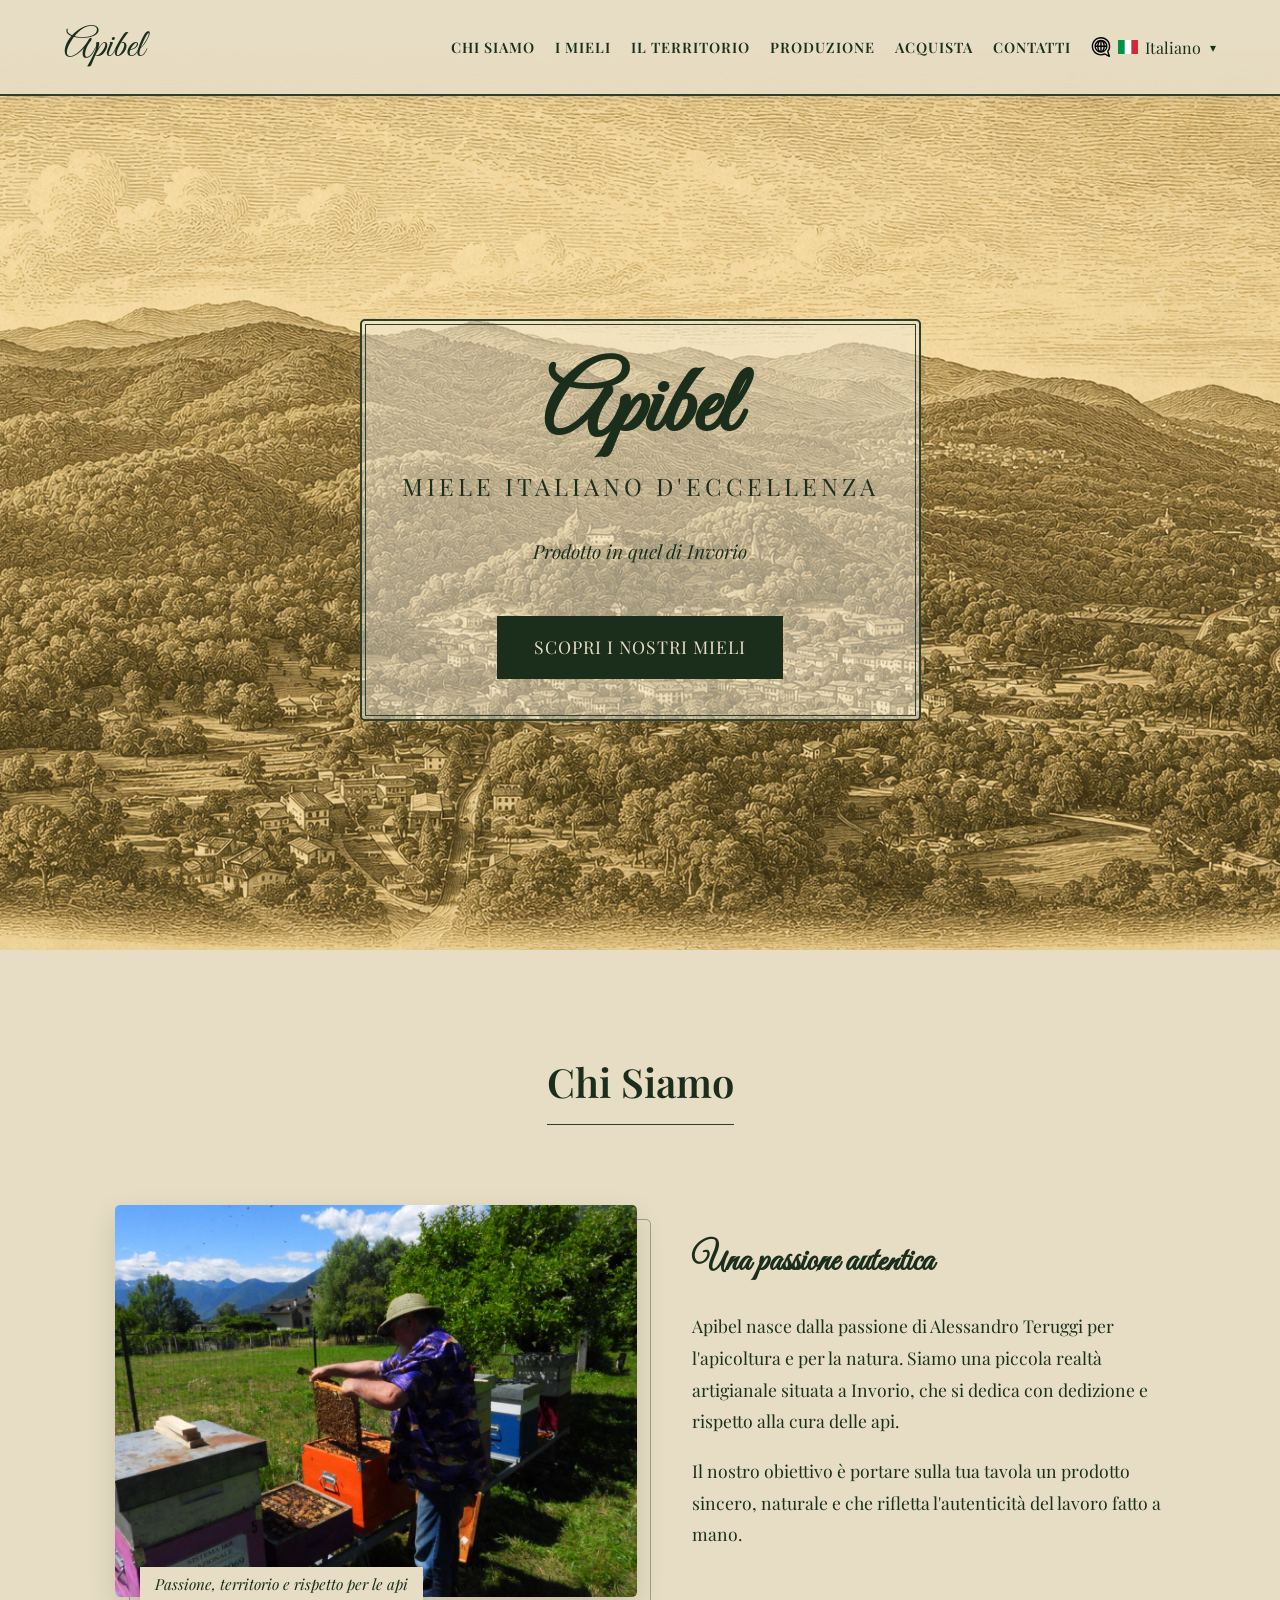
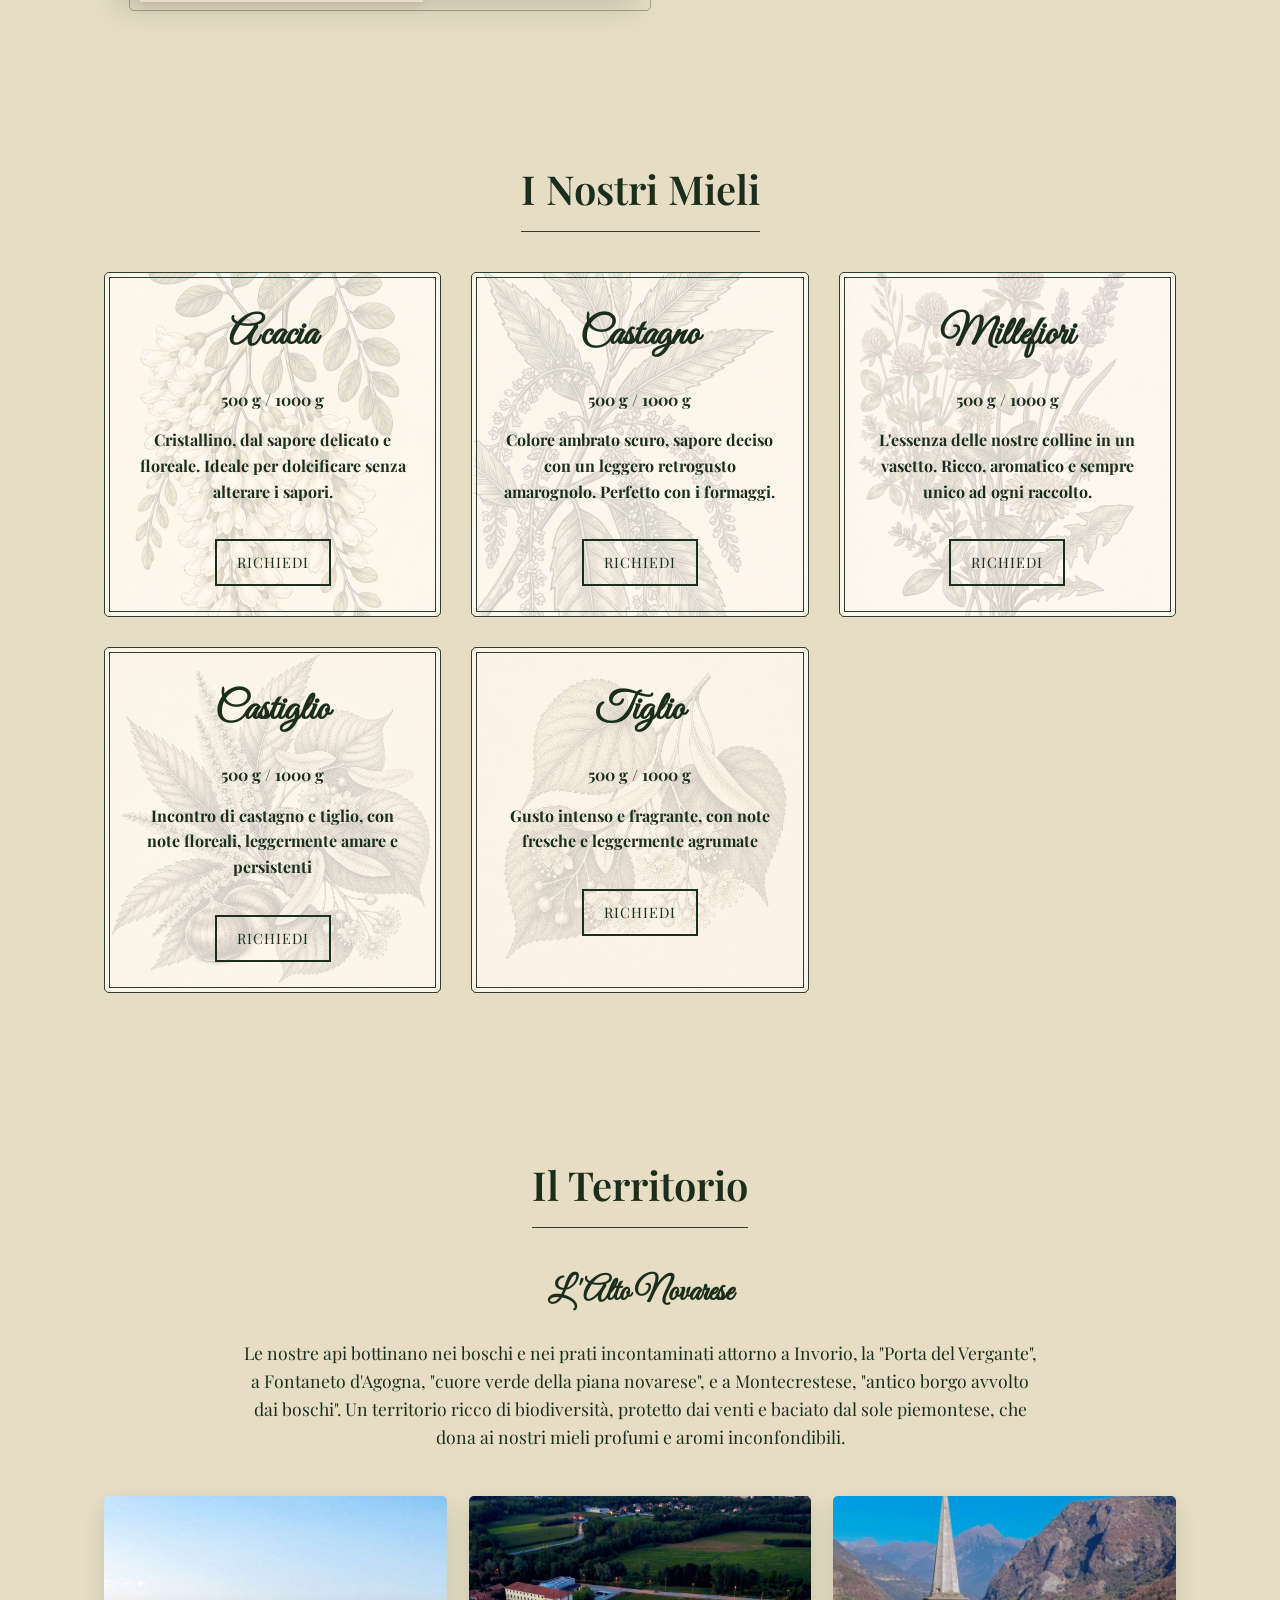
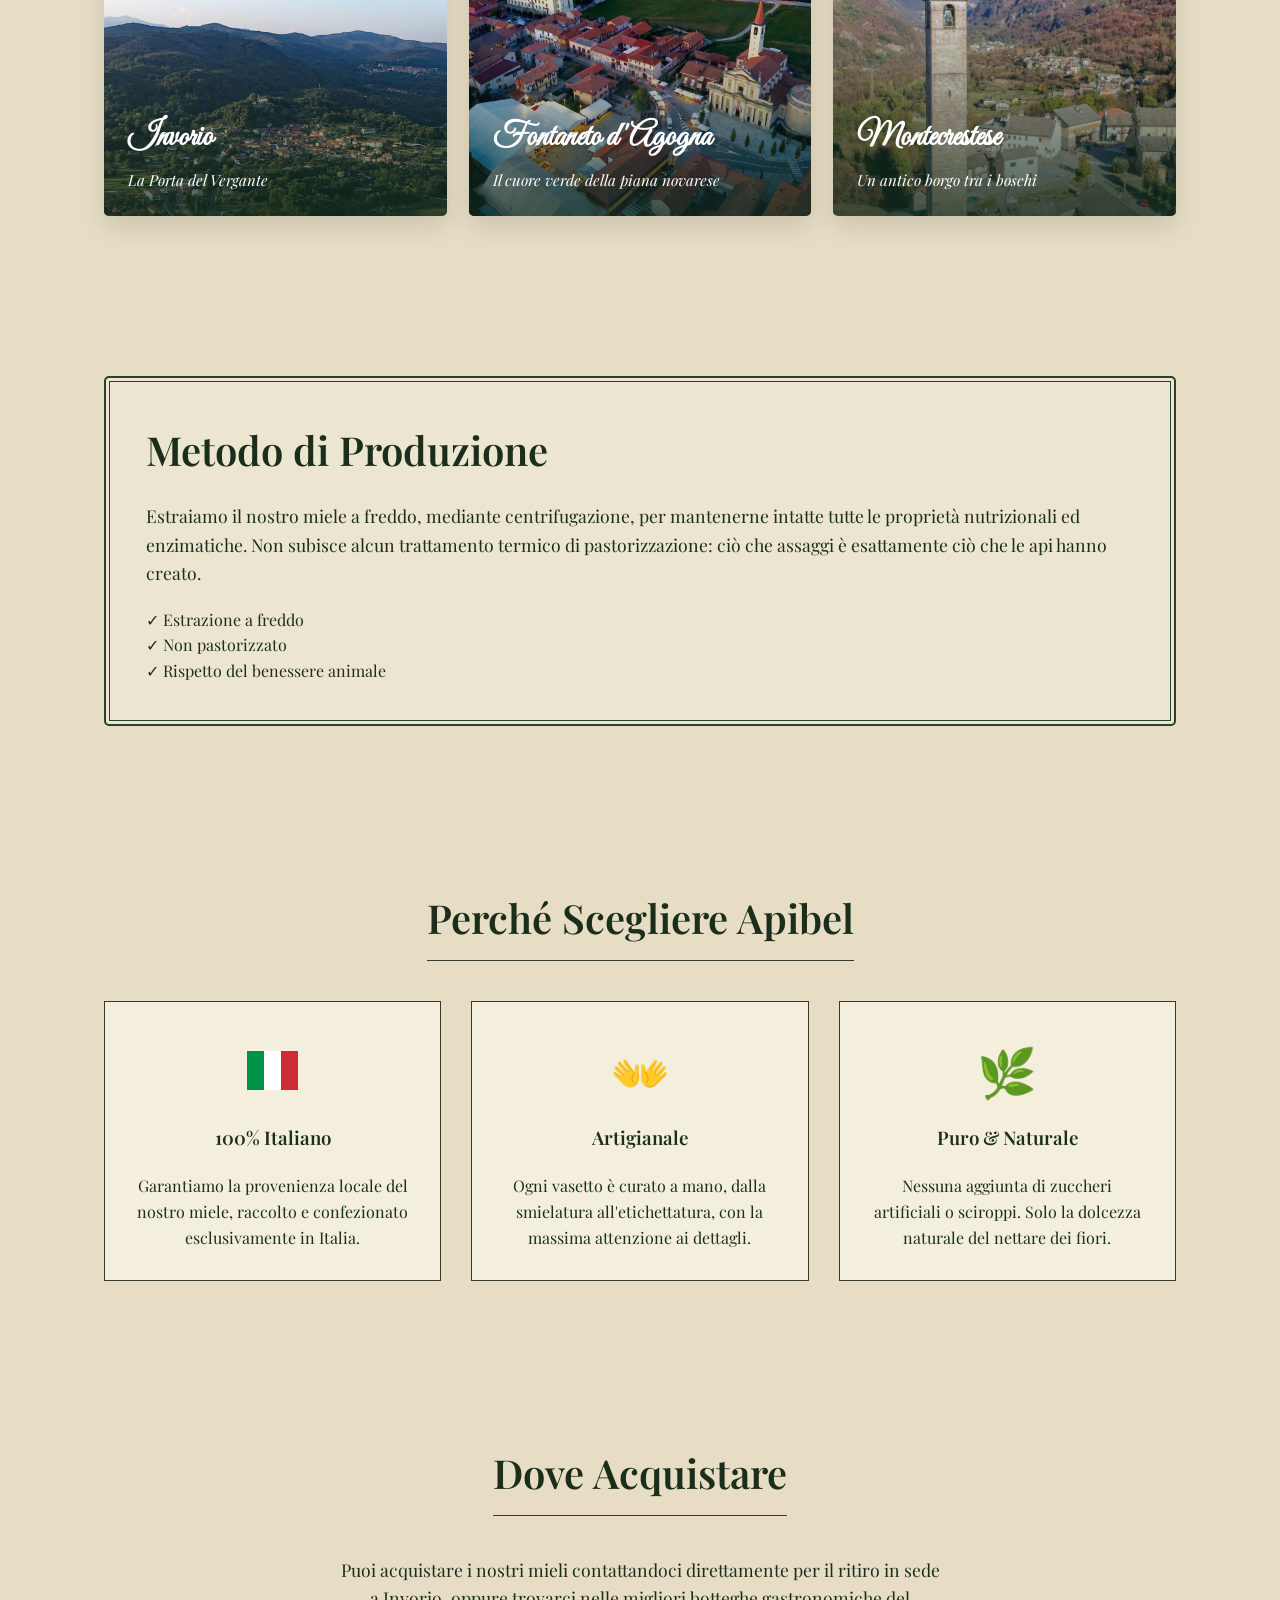
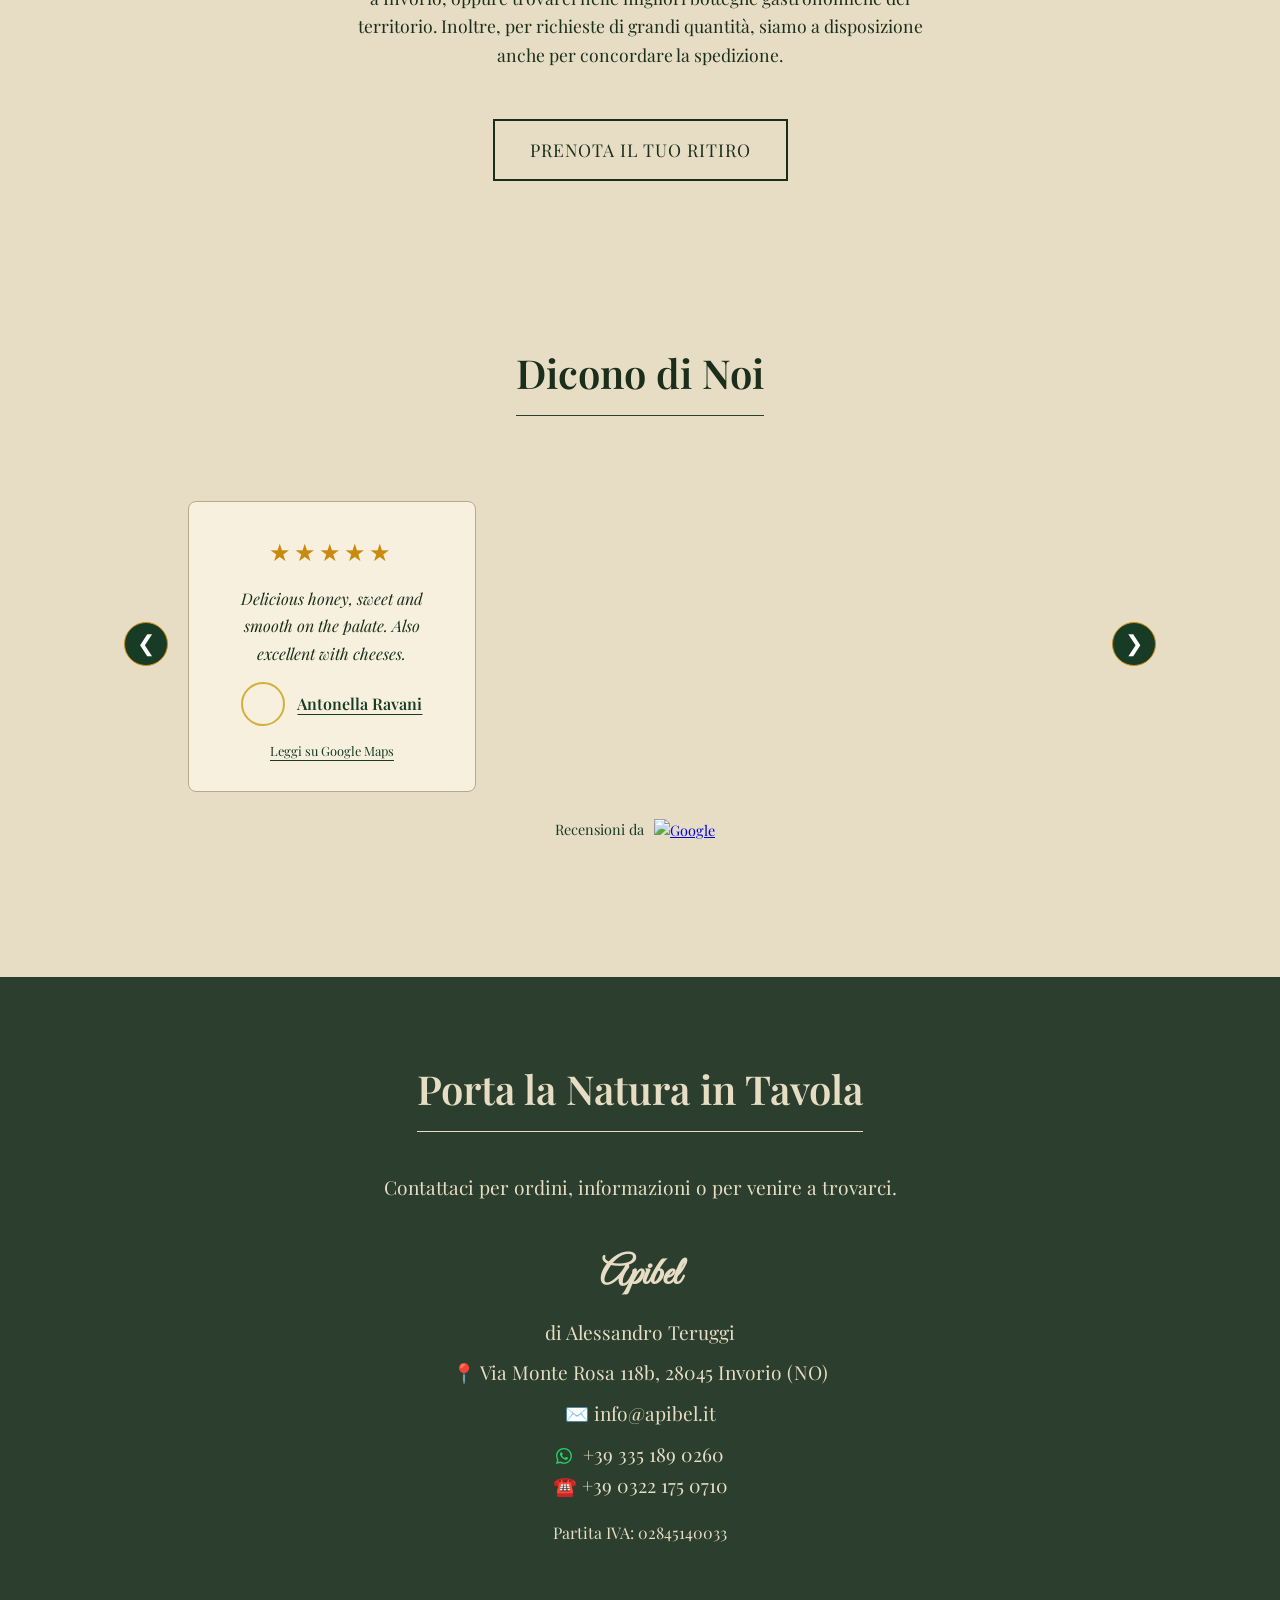
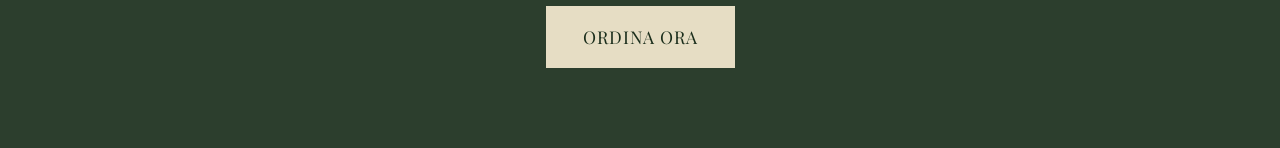
==== commit 6a37cea3: "Load Google reviews from local JSON Remove the Maps API script and initialize the reviews widget fro" ====
--- a/index.html
+++ b/index.html
@@ -378,10 +378,6 @@
         </div-->
     </footer>
     <script src="./static/google-reviews.js"></script>
-    <script
-        src="https://maps.googleapis.com/maps/api/js?key=AIzaSyCvJmmdhHDPuYm4RtPzXrY-00W-8nqBkts&v=weekly&loading=async&callback=initApibelReviews"
-        async defer>
-        </script>
     <script src="./static/scripts.js"></script>
 
 </body>
--- a/static/styles.css
+++ b/static/styles.css
@@ -1,670 +1,679 @@
-        /* === VARIABILI COLORI === */
-        :root {
-            --bg-parchment: #E6DDC4;
-            --bg-light: #F4EEDD;
-            --text-dark-green: #1B2E1C;
-            --border-green: #2C3E2D;
-            --accent-gold: #D4AF37;
-            /* Tocco dorato per il miele */
-        }
-
-        /* === RESET & BASE === */
-        * {
-            margin: 0;
-            padding: 0;
-            box-sizing: border-box;
-        }
-
-        html {
-            scroll-behavior: smooth;
-        }
-
-        body {
-            background-color: var(--bg-parchment);
-            color: var(--text-dark-green);
-            font-family: 'Playfair Display', serif;
-            line-height: 1.6;
-            background-image: url('https://www.transparenttextures.com/patterns/cream-paper.png');
-        }
-
-        h1,
-        h2,
-        h3,
-        h4 {
-            font-weight: 600;
-            margin-bottom: 20px;
-        }
-
-        h2 {
-            font-size: 2.5rem;
-            text-align: center;
-            border-bottom: 1px solid var(--border-green);
-            display: inline-block;
-            padding-bottom: 10px;
-            margin-bottom: 40px;
-        }
-
-        .cursive {
-            font-family: 'Great Vibes', cursive;
-        }
-
-        /* === NAVBAR === */
-        nav {
-            position: fixed;
-            top: 0;
-            width: 100%;
-            background-color: rgba(230, 221, 196, 0.95);
-            border-bottom: 2px solid var(--border-green);
-            z-index: 1000;
-            padding: 15px 5%;
-            display: flex;
-            justify-content: space-between;
-            align-items: center;
-            box-shadow: 0 2px 10px rgba(0, 0, 0, 0.1);
-        }
-
-        .nav-logo {
-            font-size: 2.5rem;
-            text-decoration: none;
-            color: var(--text-dark-green);
-        }
-
-        .nav-links {
-            list-style: none;
-            display: flex;
-            gap: 20px;
-        }
-
-        .nav-links a,
-        .language-selector select {
-            text-decoration: none;
-            color: var(--text-dark-green);
-            font-weight: 600;
-            font-size: 0.9rem;
-            text-transform: uppercase;
-            letter-spacing: 1px;
-            transition: color 0.3s;
-        }
-
-        .nav-links a:hover {
-            color: var(--accent-gold);
-        }
-
-        .language-selector {
-            position: relative;
-            display: flex;
-            align-items: center;
-            justify-content: center;
-        }
-
-        .language-button {
-            display: flex;
-            align-items: center;
-            gap: 7px;
-
-            border: none;
-            background: transparent;
-
-            color: var(--text-dark-green);
-            font-family: inherit;
-            font-size: inherit;
-
-            cursor: pointer;
-        }
-
-        .language-icon {
-            width: 20px;
-            height: 20px;
-        }
-
-        .flag-icon {
-            width: 20px;
-            height: 14px;
-            object-fit: cover;
-        }
-
-        .language-arrow {
-            font-size: 0.75rem;
-            margin-left: 2px;
-        }
-
-        .language-menu {
-            display: none;
-
-            position: absolute;
-            top: calc(100% + 10px);
-            right: 0;
-
-            min-width: 155px;
-
-            background: white;
-            border: 1px solid rgba(0, 0, 0, 0.12);
-            border-radius: 5px;
-
-            box-shadow: 0 6px 20px rgba(0, 0, 0, 0.15);
-
-            overflow: hidden;
-            z-index: 1000;
-        }
-
-        .language-menu.show {
-            display: block;
-        }
-
-        .language-menu a {
-            display: flex;
-            align-items: center;
-            gap: 10px;
-
-            padding: 10px 14px;
-
-            color: var(--text-dark-green);
-            text-decoration: none;
-
-            white-space: nowrap;
-        }
-
-        .language-menu a img {
-            width: 20px;
-            height: 14px;
-            object-fit: cover;
-        }
-
-        .language-menu a:hover {
-            background: rgba(0, 0, 0, 0.05);
-        }
-
-        .language-menu a.active {
-            font-weight: 600;
-        }
-
-        /* Menu Hamburger per Mobile */
-        .menu-toggle {
-            display: none;
-            font-size: 1.5rem;
-            cursor: pointer;
-        }
-
-        /* === STRUTTURA SEZIONI === */
-        section {
-            padding: 100px 5% 60px;
-            /* Padding top ampio per la navbar fissa */
-            max-width: 1200px;
-            margin: 0 auto;
-        }
-
-        .section-center {
-            text-align: center;
-        }
-
-        /* Box in stile etichetta */
-        .label-box {
-            border: 2px solid var(--border-green);
-            outline: 1px solid var(--border-green);
-            outline-offset: -6px;
-            padding: 40px;
-            background-color: rgba(244, 238, 221, 0.5);
-            border-radius: 5px;
-        }
-
-        /* === HERO === */
-        #hero {
-            min-height: 100vh;
-            display: flex;
-            align-items: center;
-            justify-content: center;
-            text-align: center;
-            margin-top: 50px;
-        }
-
-        .hero-title {
-            font-size: 6rem;
-            line-height: 1;
-            margin-bottom: 10px;
-        }
-
-        .hero-subtitle {
-            font-size: 1.5rem;
-            letter-spacing: 4px;
-            text-transform: uppercase;
-            margin-bottom: 30px;
-        }
-
-        /* === BOTTONI === */
-        .btn {
-            display: inline-block;
-            background-color: var(--text-dark-green);
-            color: var(--bg-parchment);
-            border: 2px solid var(--text-dark-green);
-            padding: 15px 35px;
-            font-family: 'Playfair Display', serif;
-            font-size: 1.1rem;
-            text-decoration: none;
-            text-transform: uppercase;
-            letter-spacing: 1px;
-            transition: all 0.3s ease;
-            cursor: pointer;
-            margin-top: 20px;
-        }
-
-        .btn:hover {
-            background-color: transparent;
-            color: var(--text-dark-green);
-        }
-
-        .btn-outline {
-            background-color: transparent;
-            color: var(--text-dark-green);
-        }
-
-        .btn-outline:hover {
-            background-color: var(--text-dark-green);
-            color: var(--bg-parchment);
-        }
-
-        /* === CHI SIAMO === */
-        .about-wrapper {
-            max-width: 1050px;
-            margin: 40px auto 0;
-
-            display: grid;
-            grid-template-columns: 1.05fr 0.95fr;
-            gap: 55px;
-
-            align-items: center;
-            text-align: left;
-        }
-
-        .about-image {
-            position: relative;
-        }
-
-        .about-image img {
-            width: 100%;
-            /*height: 420px;*/
-
-            object-fit: cover;
-            object-position: center;
-
-            display: block;
-
-            border-radius: 5px;
-
-            box-shadow:
-                0 12px 30px rgba(0, 0, 0, 0.13);
-        }
-
-        /* Small decorative parchment frame */
-        .about-image::before {
-            content: "";
-            position: absolute;
-
-            top: 14px;
-            left: 14px;
-            right: -14px;
-            bottom: -14px;
-
-            border: 1px solid var(--text-dark-green);
-
-            opacity: 0.35;
-
-            z-index: -1;
-            border-radius: 5px;
-        }
-
-        .about-text h3 {
-            font-size: 2.2rem;
-            color: var(--text-dark-green);
-            margin-bottom: 20px;
-        }
-
-        .about-text p {
-            font-size: 1.1rem;
-            line-height: 1.8;
-            margin-bottom: 18px;
-        }
-
-        .about-caption {
-            position: absolute;
-
-            left: 25px;
-            bottom: -5px;
-
-            background: var(--bg-parchment);
-            color: var(--text-dark-green);
-
-            padding: 5px 15px;
-
-            font-family: "Playfair Display", serif;
-            font-size: 0.95rem;
-            font-style: italic;
-
-            box-shadow: 0 4px 12px rgba(0, 0, 0, 0.10);
-        }
-
-
-        /* Mobile */
-        @media (max-width: 768px) {
-
-            .about-wrapper {
-                grid-template-columns: 1fr;
-                gap: 30px;
-            }
-
-            .about-image img {
-                height: 300px;
-            }
-
-            .about-text {
-                text-align: center;
-            }
-
-            .about-image::before {
-                right: -8px;
-                bottom: -8px;
-                top: 8px;
-                left: 8px;
-            }
-        }
-
-        /* === SEZIONE TERRITRIO === */
-
-        .territorio-gallery {
-            max-width: 1150px;
-            margin: 45px auto 0;
-
-            display: grid;
-            grid-template-columns: repeat(3, 1fr);
-            gap: 22px;
-        }
-
-        .territorio-card {
-            position: relative;
-            height: 320px;
-
-            overflow: hidden;
-            border-radius: 5px;
-
-            box-shadow: 0 10px 25px rgba(0, 0, 0, 0.12);
-        }
-
-        .territorio-card img {
-            width: 100%;
-            height: 100%;
-
-            object-fit: cover;
-            display: block;
-
-            transition: transform 0.6s ease;
-        }
-
-        .territorio-card:hover img {
-            transform: scale(1.04);
-        }
-
-        .territorio-card::after {
-            content: "";
-            position: absolute;
-            inset: 0;
-
-            background:
-                linear-gradient(to top,
-                    rgba(20, 45, 30, 0.75) 0%,
-                    rgba(20, 45, 30, 0.20) 45%,
-                    transparent 70%);
-
-            pointer-events: none;
-        }
-
-        .territorio-overlay {
-            position: absolute;
-
-            left: 0;
-            right: 0;
-            bottom: 0;
-
-            padding: 24px;
-
-            color: white;
-            text-align: left;
-
-            z-index: 2;
-        }
-
-        .territorio-overlay h3 {
-            font-size: 2rem;
-            margin: 0 0 4px;
-            color: white;
-        }
-
-        .territorio-overlay p {
-            margin: 0;
-            font-size: 0.95rem;
-            font-style: italic;
-        }
-
-
-        /* Tablet */
-        @media (max-width: 900px) {
-            .territorio-gallery {
-                grid-template-columns: 1fr;
-                max-width: 650px;
-            }
-
-            .territorio-card {
-                height: 340px;
-            }
-        }
-
-
-        /* Mobile */
-        @media (max-width: 600px) {
-            .territorio-gallery {
-                gap: 18px;
-                margin-top: 35px;
-            }
-
-            .territorio-card {
-                height: 260px;
-            }
-
-            .territorio-overlay {
-                padding: 18px;
-            }
-
-            .territorio-overlay h3 {
-                font-size: 1.8rem;
-            }
-        }
-
-        /* === GRIGLIE (Mieli, Perché Noi, Recensioni) === */
-        .grid-3 {
-            display: grid;
-            grid-template-columns: repeat(auto-fit, minmax(300px, 1fr));
-            gap: 30px;
-        }
-
-        .card {
-            border: 1px solid var(--border-green);
-            padding: 30px;
-            text-align: center;
-            background-color: var(--bg-light);
-            transition: transform 0.3s;
-        }
-
-        .card:hover {
-            transform: translateY(-5px);
-        }
-
-        .card-icon {
-            font-size: 3rem;
-            margin-bottom: 15px;
-        }
-
-        /* === CONTATTI & FOOTER === */
-        #contatti {
-            background-color: var(--border-green);
-            color: var(--bg-parchment);
-            padding: 80px 5%;
-            text-align: center;
-            margin-top: 50px;
-        }
-
-        #contatti h2 {
-            border-color: var(--bg-parchment);
-        }
-
-        .contact-info p {
-            margin-bottom: 10px;
-            font-size: 1.2rem;
-        }
-
-        .recycling-info {
-            margin-top: 50px;
-            display: flex;
-            justify-content: center;
-            gap: 40px;
-            border-top: 1px solid rgba(230, 221, 196, 0.3);
-            padding-top: 30px;
-            font-size: 0.9rem;
-        }
-
-        .descrizione-miele-card {
-            font-weight: 700;
-        }
-
-        /* === RESPONSIVE === */
-        @media (max-width: 768px) {
-            .nav-links {
-                display: none;
-                flex-direction: column;
-                position: absolute;
-                top: 70px;
-                left: 0;
-                width: 100%;
-                background-color: var(--bg-parchment);
-                border-bottom: 2px solid var(--border-green);
-                padding: 20px 0;
-                text-align: center;
-            }
-
-            .nav-links.active {
-                display: flex;
-            }
-
-            .menu-toggle {
-                display: block;
-            }
-
-            .hero-title {
-                font-size: 4rem;
-            }
-
-            section {
-                padding-top: 120px;
-            }
-
-            .recycling-info {
-                flex-direction: column;
-                gap: 15px;
-            }
-        }
-
-
-
-/* AP​​IBEL - Google Reviews Carousel */
-
-.reviews-carousel {
-    display: flex;
-    align-items: center;
-    gap: 15px;
+/* === VARIABILI COLORI === */
+:root {
+    --bg-parchment: #E6DDC4;
+    --bg-light: #F4EEDD;
+    --text-dark-green: #1B2E1C;
+    --border-green: #2C3E2D;
+    --accent-gold: #D4AF37;
+    /* Tocco dorato per il miele */
+}
+
+/* === RESET & BASE === */
+* {
+    margin: 0;
+    padding: 0;
+    box-sizing: border-box;
+}
+
+html {
+    scroll-behavior: smooth;
+}
+
+body {
+    background-color: var(--bg-parchment);
+    color: var(--text-dark-green);
+    font-family: 'Playfair Display', serif;
+    line-height: 1.6;
+    background-image: url('https://www.transparenttextures.com/patterns/cream-paper.png');
+}
+
+h1,
+h2,
+h3,
+h4 {
+    font-weight: 600;
+    margin-bottom: 20px;
+}
+
+h2 {
+    font-size: 2.5rem;
+    text-align: center;
+    border-bottom: 1px solid var(--border-green);
+    display: inline-block;
+    padding-bottom: 10px;
+    margin-bottom: 40px;
+}
+
+.cursive {
+    font-family: 'Great Vibes', cursive;
+}
+
+/* === NAVBAR === */
+nav {
+    position: fixed;
+    top: 0;
+    width: 100%;
+    background-color: rgba(230, 221, 196, 0.95);
+    border-bottom: 2px solid var(--border-green);
+    z-index: 1000;
+    padding: 15px 5%;
+    display: flex;
+    justify-content: space-between;
+    align-items: center;
+    box-shadow: 0 2px 10px rgba(0, 0, 0, 0.1);
+}
+
+.nav-logo {
+    font-size: 2.5rem;
+    text-decoration: none;
+    color: var(--text-dark-green);
+}
+
+.nav-links {
+    list-style: none;
+    display: flex;
+    gap: 20px;
+}
+
+.nav-links a,
+.language-selector select {
+    text-decoration: none;
+    color: var(--text-dark-green);
+    font-weight: 600;
+    font-size: 0.9rem;
+    text-transform: uppercase;
+    letter-spacing: 1px;
+    transition: color 0.3s;
+}
+
+.nav-links a:hover {
+    color: var(--accent-gold);
+}
+
+.language-selector {
+    position: relative;
+    display: flex;
+    align-items: center;
+    justify-content: center;
+}
+
+.language-button {
+    display: flex;
+    align-items: center;
+    gap: 7px;
+
+    border: none;
+    background: transparent;
+
+    color: var(--text-dark-green);
+    font-family: inherit;
+    font-size: inherit;
+
+    cursor: pointer;
+}
+
+.language-icon {
+    width: 20px;
+    height: 20px;
+}
+
+.flag-icon {
+    width: 20px;
+    height: 14px;
+    object-fit: cover;
+}
+
+.language-arrow {
+    font-size: 0.75rem;
+    margin-left: 2px;
+}
+
+.language-menu {
+    display: none;
+
+    position: absolute;
+    top: calc(100% + 10px);
+    right: 0;
+
+    min-width: 155px;
+
+    background: white;
+    border: 1px solid rgba(0, 0, 0, 0.12);
+    border-radius: 5px;
+
+    box-shadow: 0 6px 20px rgba(0, 0, 0, 0.15);
+
+    overflow: hidden;
+    z-index: 1000;
+}
+
+.language-menu.show {
+    display: block;
+}
+
+.language-menu a {
+    display: flex;
+    align-items: center;
+    gap: 10px;
+
+    padding: 10px 14px;
+
+    color: var(--text-dark-green);
+    text-decoration: none;
+
+    white-space: nowrap;
+}
+
+.language-menu a img {
+    width: 20px;
+    height: 14px;
+    object-fit: cover;
+}
+
+.language-menu a:hover {
+    background: rgba(0, 0, 0, 0.05);
+}
+
+.language-menu a.active {
+    font-weight: 600;
+}
+
+/* Menu Hamburger per Mobile */
+.menu-toggle {
+    display: none;
+    font-size: 1.5rem;
+    cursor: pointer;
+}
+
+/* === STRUTTURA SEZIONI === */
+section {
+    padding: 100px 5% 60px;
+    /* Padding top ampio per la navbar fissa */
     max-width: 1200px;
-    margin: 35px auto;
-}
-
-.reviews-track {
+    margin: 0 auto;
+}
+
+.section-center {
+    text-align: center;
+}
+
+/* Box in stile etichetta */
+.label-box {
+    border: 2px solid var(--border-green);
+    outline: 1px solid var(--border-green);
+    outline-offset: -6px;
+    padding: 40px;
+    background-color: rgba(244, 238, 221, 0.5);
+    border-radius: 5px;
+}
+
+/* === HERO === */
+#hero {
+    min-height: 100vh;
+    display: flex;
+    align-items: center;
+    justify-content: center;
+    text-align: center;
+    margin-top: 50px;
+}
+
+.hero-title {
+    font-size: 6rem;
+    line-height: 1;
+    margin-bottom: 10px;
+}
+
+.hero-subtitle {
+    font-size: 1.5rem;
+    letter-spacing: 4px;
+    text-transform: uppercase;
+    margin-bottom: 30px;
+}
+
+/* === BOTTONI === */
+.btn {
+    display: inline-block;
+    background-color: var(--text-dark-green);
+    color: var(--bg-parchment);
+    border: 2px solid var(--text-dark-green);
+    padding: 15px 35px;
+    font-family: 'Playfair Display', serif;
+    font-size: 1.1rem;
+    text-decoration: none;
+    text-transform: uppercase;
+    letter-spacing: 1px;
+    transition: all 0.3s ease;
+    cursor: pointer;
+    margin-top: 20px;
+}
+
+.btn:hover {
+    background-color: transparent;
+    color: var(--text-dark-green);
+}
+
+.btn-outline {
+    background-color: transparent;
+    color: var(--text-dark-green);
+}
+
+.btn-outline:hover {
+    background-color: var(--text-dark-green);
+    color: var(--bg-parchment);
+}
+
+/* === CHI SIAMO === */
+.about-wrapper {
+    max-width: 1050px;
+    margin: 40px auto 0;
+
     display: grid;
-    grid-auto-flow: column;
-    grid-auto-columns: calc((100% - 40px) / 3);
+    grid-template-columns: 1.05fr 0.95fr;
+    gap: 55px;
+
+    align-items: center;
+    text-align: left;
+}
+
+.about-image {
+    position: relative;
+}
+
+.about-image img {
+    width: 100%;
+    /*height: 420px;*/
+
+    object-fit: cover;
+    object-position: center;
+
+    display: block;
+
+    border-radius: 5px;
+
+    box-shadow:
+        0 12px 30px rgba(0, 0, 0, 0.13);
+}
+
+/* Small decorative parchment frame */
+.about-image::before {
+    content: "";
+    position: absolute;
+
+    top: 14px;
+    left: 14px;
+    right: -14px;
+    bottom: -14px;
+
+    border: 1px solid var(--text-dark-green);
+
+    opacity: 0.35;
+
+    z-index: -1;
+    border-radius: 5px;
+}
+
+.about-text h3 {
+    font-size: 2.2rem;
+    color: var(--text-dark-green);
+    margin-bottom: 20px;
+}
+
+.about-text p {
+    font-size: 1.1rem;
+    line-height: 1.8;
+    margin-bottom: 18px;
+}
+
+.about-caption {
+    position: absolute;
+
+    left: 25px;
+    bottom: -5px;
+
+    background: var(--bg-parchment);
+    color: var(--text-dark-green);
+
+    padding: 5px 15px;
+
+    font-family: "Playfair Display", serif;
+    font-size: 0.95rem;
+    font-style: italic;
+
+    box-shadow: 0 4px 12px rgba(0, 0, 0, 0.10);
+}
+
+
+/* Mobile */
+@media (max-width: 768px) {
+
+    .about-wrapper {
+        grid-template-columns: 1fr;
+        gap: 30px;
+    }
+
+    .about-image img {
+        height: 300px;
+    }
+
+    .about-text {
+        text-align: center;
+    }
+
+    .about-image::before {
+        right: -8px;
+        bottom: -8px;
+        top: 8px;
+        left: 8px;
+    }
+}
+
+/* === SEZIONE TERRITRIO === */
+
+.territorio-gallery {
+    max-width: 1150px;
+    margin: 45px auto 0;
+
+    display: grid;
+    grid-template-columns: repeat(3, 1fr);
+    gap: 22px;
+}
+
+.territorio-card {
+    position: relative;
+    height: 320px;
+
+    overflow: hidden;
+    border-radius: 5px;
+
+    box-shadow: 0 10px 25px rgba(0, 0, 0, 0.12);
+}
+
+.territorio-card img {
+    width: 100%;
+    height: 100%;
+
+    object-fit: cover;
+    display: block;
+
+    transition: transform 0.6s ease;
+}
+
+.territorio-card:hover img {
+    transform: scale(1.04);
+}
+
+.territorio-card::after {
+    content: "";
+    position: absolute;
+    inset: 0;
+
+    background:
+        linear-gradient(to top,
+            rgba(20, 45, 30, 0.75) 0%,
+            rgba(20, 45, 30, 0.20) 45%,
+            transparent 70%);
+
+    pointer-events: none;
+}
+
+.territorio-overlay {
+    position: absolute;
+
+    left: 0;
+    right: 0;
+    bottom: 0;
+
+    padding: 24px;
+
+    color: white;
+    text-align: left;
+
+    z-index: 2;
+}
+
+.territorio-overlay h3 {
+    font-size: 2rem;
+    margin: 0 0 4px;
+    color: white;
+}
+
+.territorio-overlay p {
+    margin: 0;
+    font-size: 0.95rem;
+    font-style: italic;
+}
+
+
+/* Tablet */
+@media (max-width: 900px) {
+    .territorio-gallery {
+        grid-template-columns: 1fr;
+        max-width: 650px;
+    }
+
+    .territorio-card {
+        height: 340px;
+    }
+}
+
+
+/* Mobile */
+@media (max-width: 600px) {
+    .territorio-gallery {
+        gap: 18px;
+        margin-top: 35px;
+    }
+
+    .territorio-card {
+        height: 260px;
+    }
+
+    .territorio-overlay {
+        padding: 18px;
+    }
+
+    .territorio-overlay h3 {
+        font-size: 1.8rem;
+    }
+}
+
+/* === GRIGLIE (Mieli, Perché Noi, Recensioni) === */
+.grid-3 {
+    display: grid;
+    grid-template-columns: repeat(auto-fit, minmax(300px, 1fr));
+    gap: 30px;
+}
+
+.card {
+    border: 1px solid var(--border-green);
+    padding: 30px;
+    text-align: center;
+    background-color: var(--bg-light);
+    transition: transform 0.3s;
+}
+
+.card:hover {
+    transform: translateY(-5px);
+}
+
+.card-icon {
+    font-size: 3rem;
+    margin-bottom: 15px;
+}
+
+/* === CONTATTI & FOOTER === */
+#contatti {
+    background-color: var(--border-green);
+    color: var(--bg-parchment);
+    padding: 80px 5%;
+    text-align: center;
+    margin-top: 50px;
+}
+
+#contatti h2 {
+    border-color: var(--bg-parchment);
+}
+
+.contact-info p {
+    margin-bottom: 10px;
+    font-size: 1.2rem;
+}
+
+.recycling-info {
+    margin-top: 50px;
+    display: flex;
+    justify-content: center;
+    gap: 40px;
+    border-top: 1px solid rgba(230, 221, 196, 0.3);
+    padding-top: 30px;
+    font-size: 0.9rem;
+}
+
+.descrizione-miele-card {
+    font-weight: 700;
+}
+
+/* === RESPONSIVE === */
+@media (max-width: 768px) {
+    .nav-links {
+        display: none;
+        flex-direction: column;
+        position: absolute;
+        top: 70px;
+        left: 0;
+        width: 100%;
+        background-color: var(--bg-parchment);
+        border-bottom: 2px solid var(--border-green);
+        padding: 20px 0;
+        text-align: center;
+    }
+
+    .nav-links.active {
+        display: flex;
+    }
+
+    .menu-toggle {
+        display: block;
+    }
+
+    .hero-title {
+        font-size: 4rem;
+    }
+
+    section {
+        padding-top: 120px;
+    }
+
+    .recycling-info {
+        flex-direction: column;
+        gap: 15px;
+    }
+}
+
+
+/* === RECENSIONI GOOGLE: CAROSELLO === */
+#recensioni .reviews-carousel {
+    display: grid;
+    grid-template-columns: 44px minmax(0, 1fr) 44px;
+    align-items: center;
     gap: 20px;
+    max-width: 1200px;
+    margin: 40px auto 20px;
+    padding: 0 20px;
+}
+
+#recensioni .reviews-track {
+    display: flex;
+    gap: 20px;
+    min-width: 0;
     overflow-x: auto;
+    scroll-behavior: smooth;
     scroll-snap-type: x mandatory;
     scrollbar-width: none;
-    scroll-behavior: smooth;
-    flex: 1;
-    padding-top: 25px;
+    padding-top: 5px;
+}
+
+#recensioni .reviews-track::-webkit-scrollbar {
+    display: none;
+}
+
+#recensioni .review-card {
+    flex: 0 0 calc((100% - 40px) / 3);
+    min-width: 0;
+    display: flex;
+    flex-direction: column;
+    align-items: center;
     justify-content: center;
-}
-
-.reviews-track::-webkit-scrollbar {
-    display: none;
-}
-
-.review-card {
+    gap: 15px;
     scroll-snap-align: start;
-    min-width: 0;
-    font-style: italic;
-    display: flex;
-    flex-direction: column;
-    gap: 14px;
-}
-
-.review-stars {
-    color: #c58b28;
-    font-size: 21px;
-    letter-spacing: 2px;
+    padding: 30px;
+    background: #f7f0df;
+    border: 1px solid #b9a98a;
+    border-radius: 8px;
+    text-align: center;
+}
+
+#recensioni .review-stars {
+    color: #c98a10;
+    font-size: 24px;
     font-style: normal;
-}
-
-.review-text {
+    letter-spacing: 3px;
+}
+
+#recensioni .review-text {
     flex: 1;
     line-height: 1.7;
-}
-
-.review-author {
-    font-style: normal;
-    font-weight: 600;
-    color: #29452f;
-}
-
-.review-author a,
-.review-source a {
-    color: inherit;
-}
-
-.review-source {
+    font-style: italic;
+}
+
+#recensioni .review-source {
     font-size: 0.8rem;
     font-style: normal;
 }
 
-.reviews-arrow {
-    background: transparent;
-    border: 1px solid #c58b28;
-    color: #29452f;
-    width: 40px;
-    height: 40px;
+#recensioni .review-card a {
+    color: #183b25;
+    text-decoration: underline;
+    text-underline-offset: 4px;
+}
+
+#recensioni .reviews-arrow {
+    display: flex;
+    align-items: center;
+    justify-content: center;
+    flex-shrink: 0;
+    width: 44px;
+    height: 44px;
+    padding: 0;
+    border: 1px solid #c98a10;
     border-radius: 50%;
+    background: #183b25;
+    color: #fff;
+    font-size: 22px;
     cursor: pointer;
-    flex-shrink: 0;
-    font-size: 20px;
-    transition: 0.2s;
-}
-
-.reviews-arrow:hover {
-    background: #c58b28;
-    color: white;
-}
-
-.reviews-footer {
+    transition: background-color 0.2s ease;
+}
+
+#recensioni .reviews-arrow:hover {
+    background: #c98a10;
+}
+
+#recensioni .reviews-footer {
+    display: flex;
+    align-items: center;
+    justify-content: center;
+    flex-wrap: wrap;
+    gap: 10px;
+    margin: 25px auto;
+    color: #183b25;
+    font-size: 0.9rem;
     text-align: center;
-    font-size: 0.9rem;
-}
-
-.reviews-footer img {
+}
+
+#recensioni .reviews-footer img {
     width: 65px;
     height: auto;
     vertical-align: middle;
-    margin-left: 5px;
 }
 
 #reviews-attributions {
@@ -672,23 +681,81 @@
     font-size: 0.8rem;
 }
 
+
+/* Google Review Author */
+
+.review-author {
+    color: #29452f;
+    display: flex;
+    justify-content: center;
+    align-items: center;
+    font-style: normal;
+    font-weight: 600;
+    color: var(--text-dark-green);
+}
+
+.review-author-info {
+    display: flex;
+    align-items: center;
+    gap: 12px;
+    color: inherit;
+    text-decoration: none;
+}
+
+.review-author-photo {
+    width: 44px;
+    height: 44px;
+    border-radius: 50%;
+    object-fit: cover;
+    flex-shrink: 0;
+    border: 2px solid var(--accent-gold);
+}
+
+.review-author-info:hover {
+    color: #c58b28;
+}
+
+
+/* Una sola card: mostra il riepilogo quando Google non restituisce recensioni. */
+#recensioni .reviews-carousel.has-summary {
+    grid-template-columns: minmax(0, 1fr);
+}
+
+#recensioni .reviews-carousel.has-summary .reviews-arrow {
+    display: none;
+}
+
+#recensioni .reviews-carousel.has-summary .reviews-track {
+    justify-content: center;
+    padding-top: 5px;
+}
+
+#recensioni .reviews-carousel.has-summary .review-card {
+    flex: 0 1 650px;
+    width: 100%;
+}
+
 @media (max-width: 900px) {
-    .reviews-track {
-        grid-auto-columns: calc((100% - 20px) / 2);
+    #recensioni .review-card {
+        flex-basis: calc((100% - 20px) / 2);
     }
 }
 
 @media (max-width: 600px) {
-    .reviews-track {
-        grid-auto-columns: 100%;
-    }
-
-    .reviews-carousel {
+    #recensioni .reviews-carousel {
+        grid-template-columns: 32px minmax(0, 1fr) 32px;
         gap: 8px;
-    }
-
-    .reviews-arrow {
-        width: 30px;
-        height: 30px;
-    }
-}
+        padding: 0 10px;
+    }
+
+    #recensioni .review-card {
+        flex-basis: 100%;
+        padding: 20px;
+    }
+
+    #recensioni .reviews-arrow {
+        width: 32px;
+        height: 32px;
+        font-size: 16px;
+    }
+}
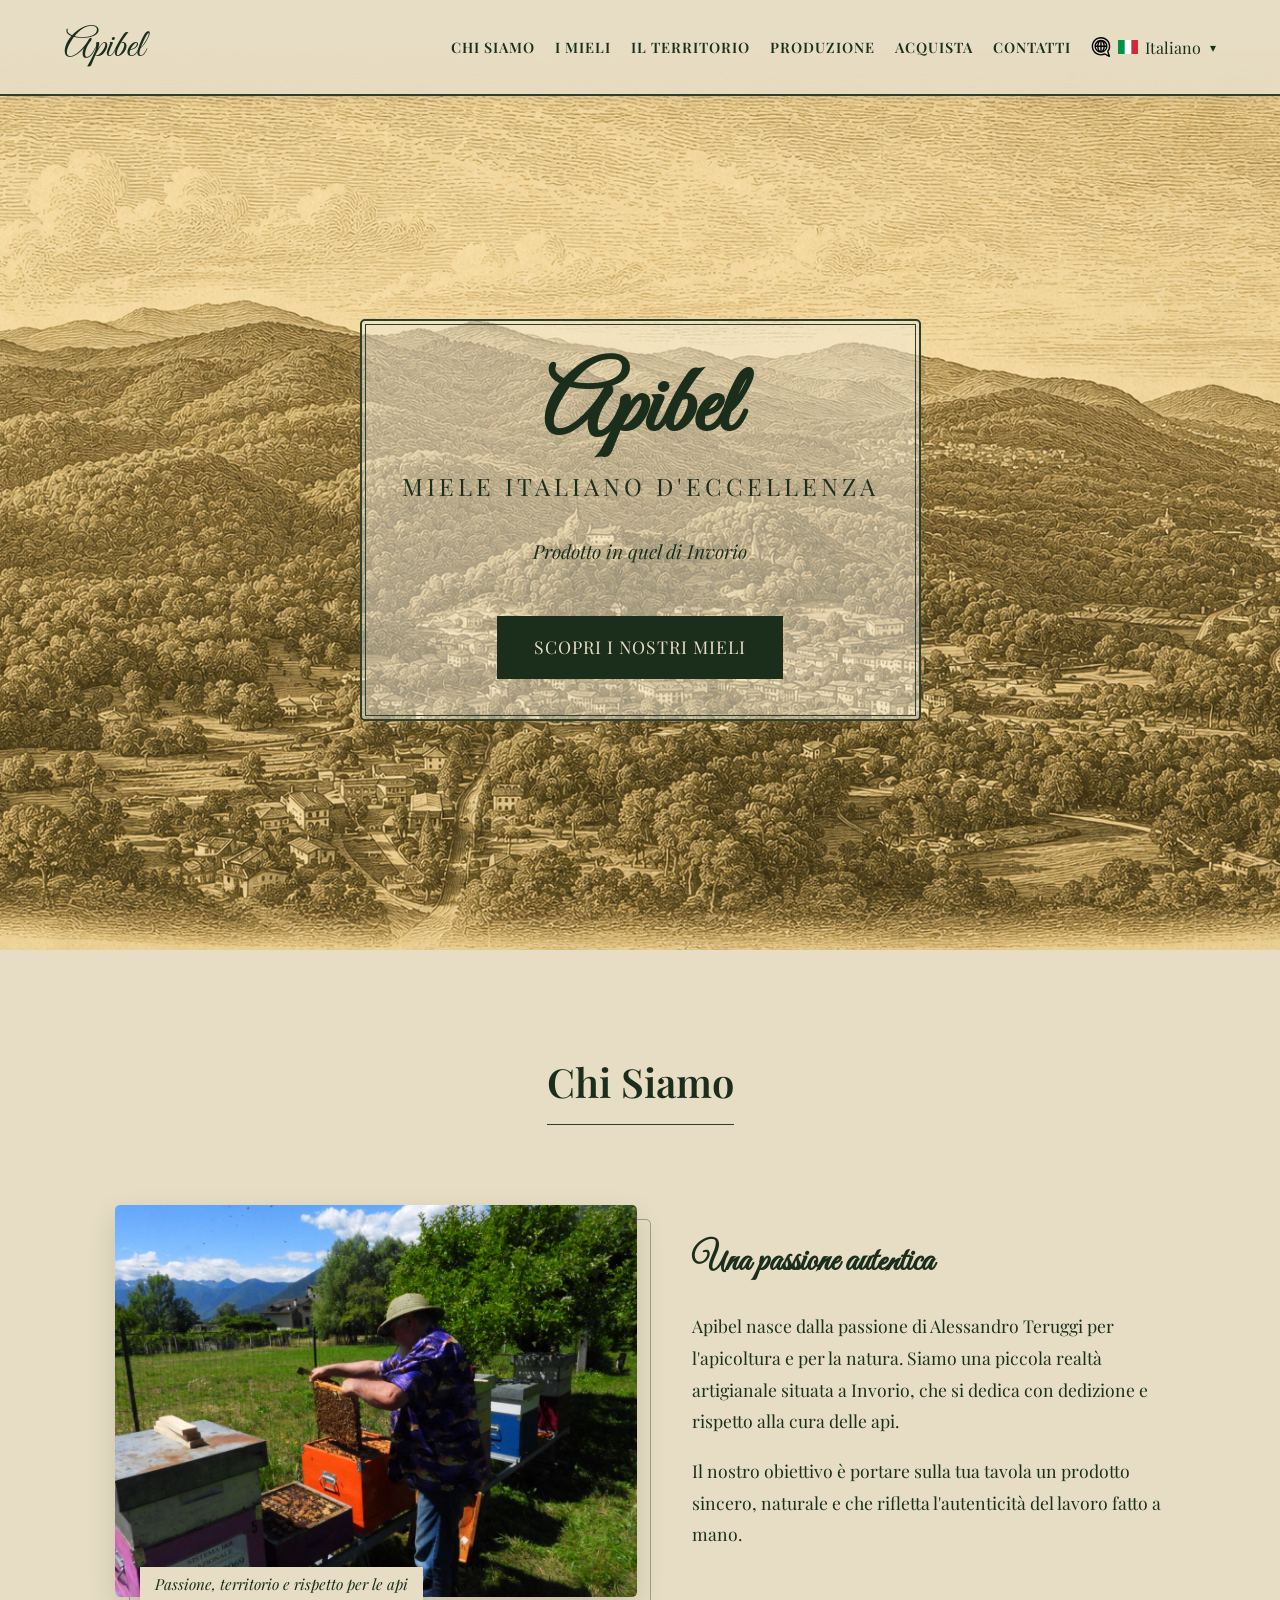
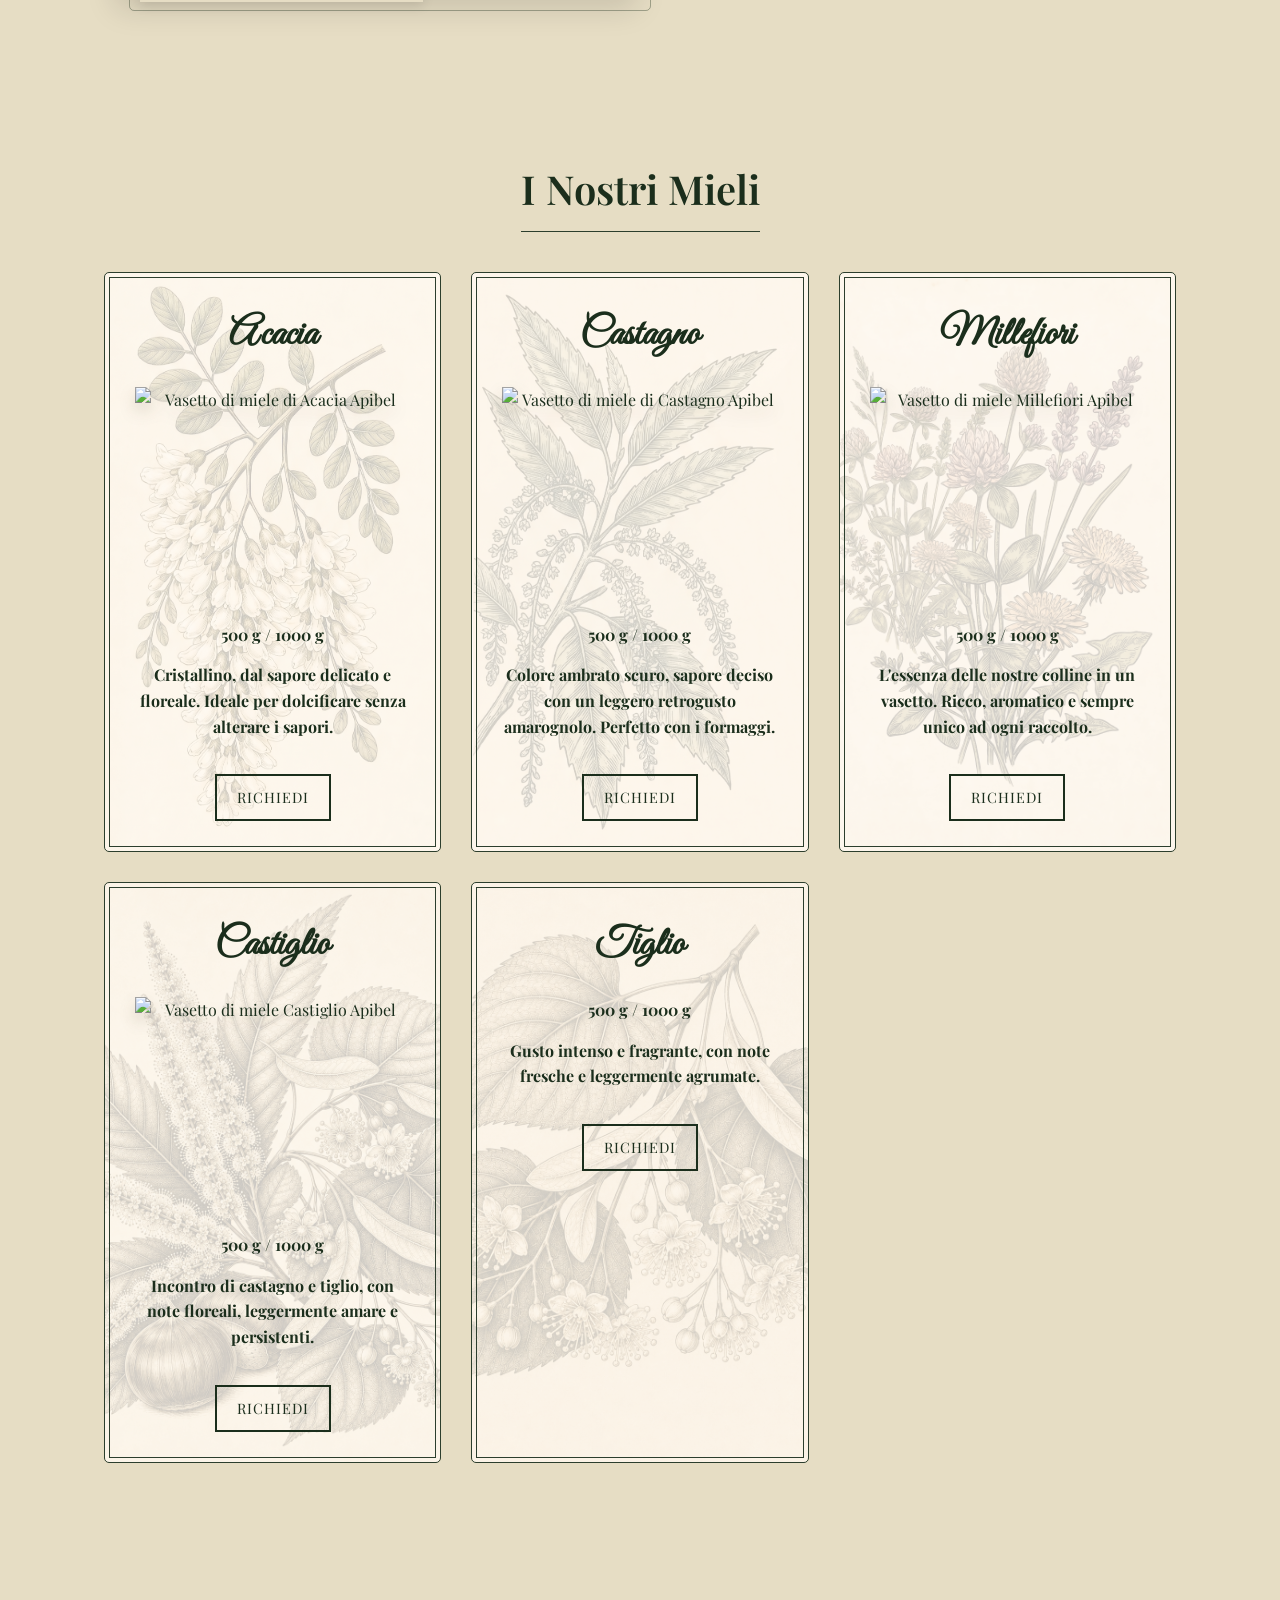
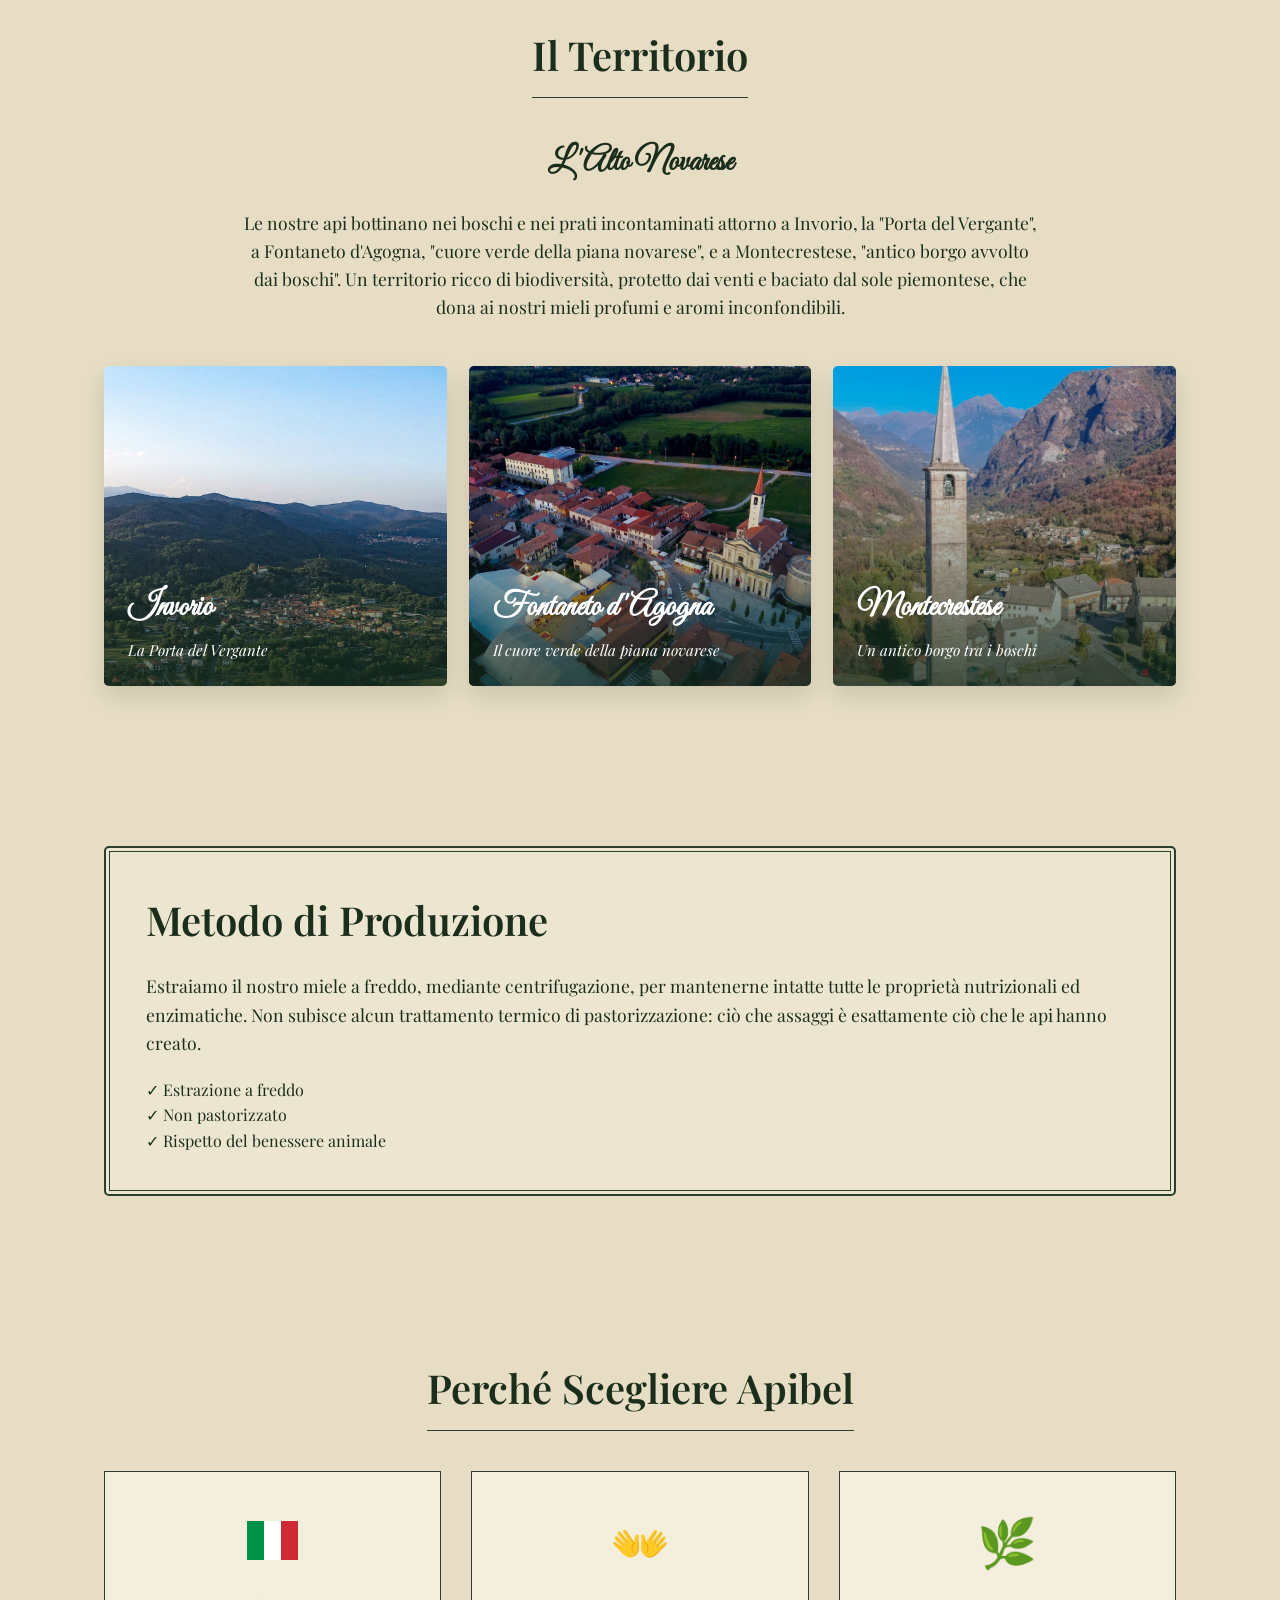
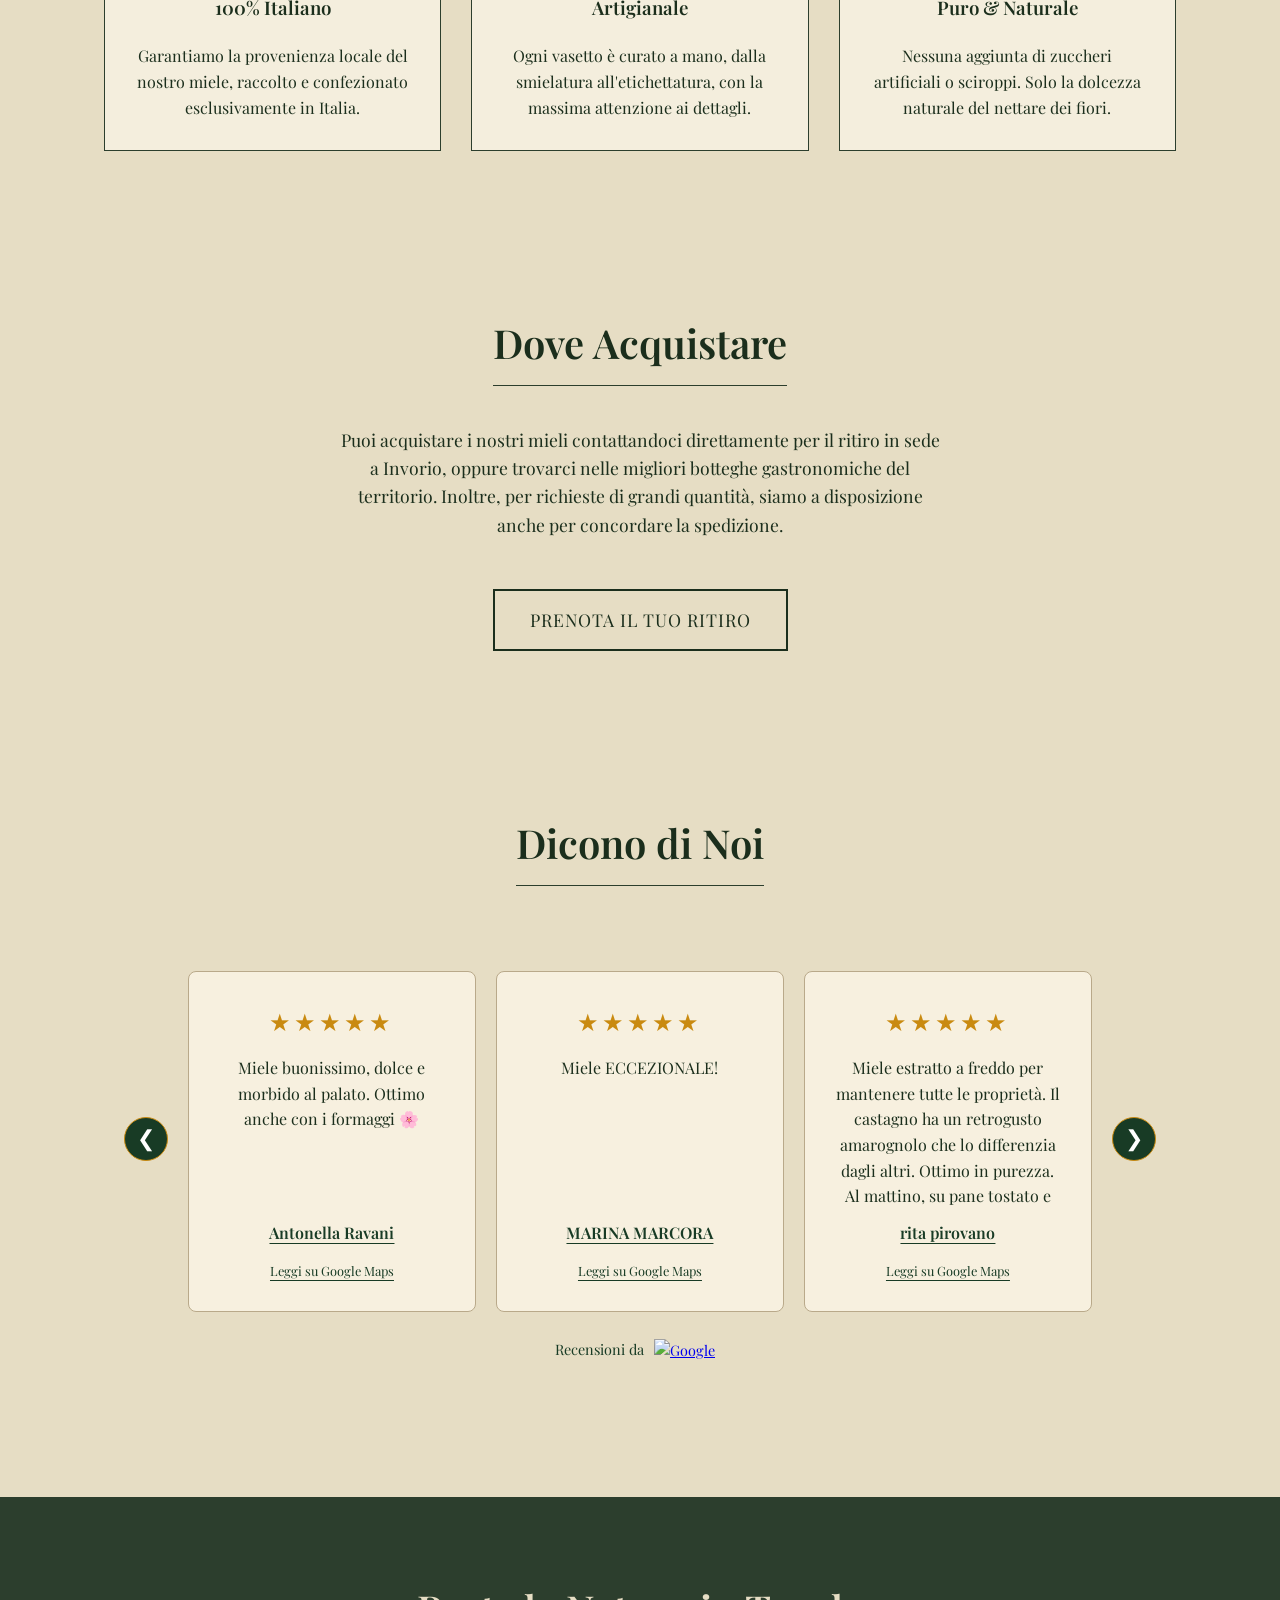
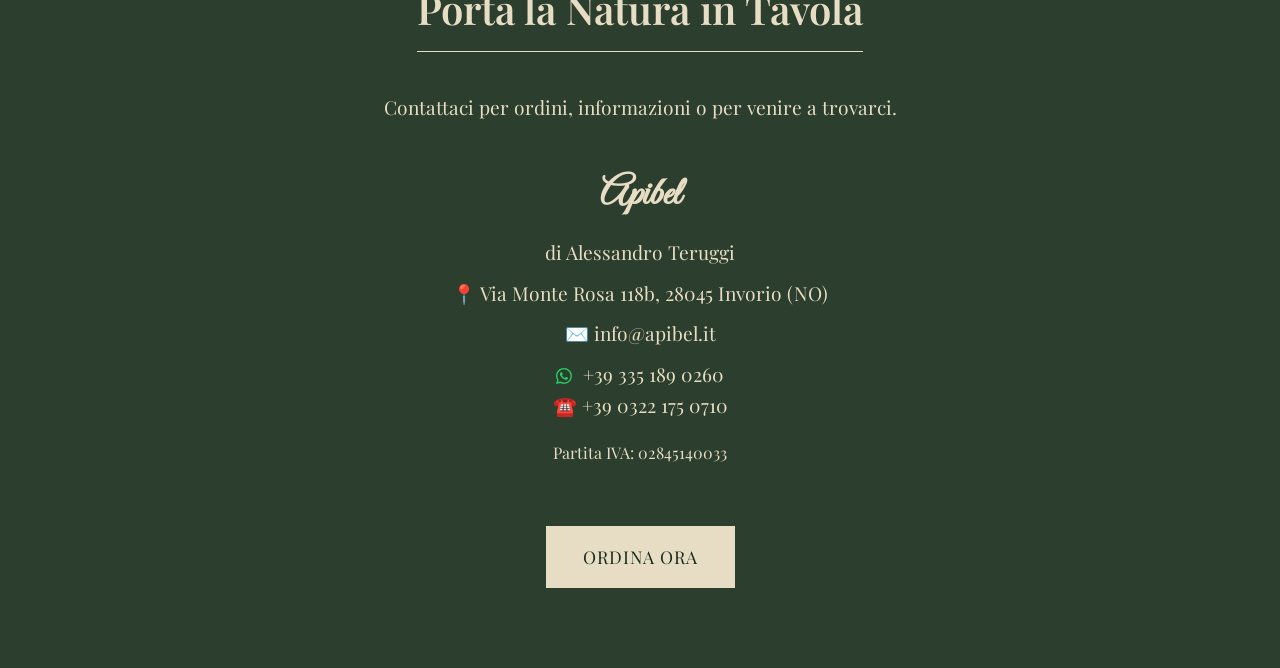
==== commit fb2e0926: "Add honey jar images to product cards Add jar photos for four honey varieties across the language pa" ====
--- a/index.html
+++ b/index.html
@@ -160,56 +160,120 @@
         </div>
     </section>
 
+
     <section id="mieli">
         <div class="section-center">
             <h2>I Nostri Mieli</h2>
         </div>
+
         <div class="grid-3">
+
+            <!-- ACACIA -->
             <div class="card label-box"
-                style="background: linear-gradient(rgba(255, 255, 255, 0.75), rgba(255, 255, 255, 0.75)), url('fiori_accacia.jpg') no-repeat center center; background-size: cover;">
+                style="background: linear-gradient(rgba(255,255,255,0.75), rgba(255,255,255,0.75)), url('fiori_accacia.jpg') no-repeat center center; background-size: cover;">
+
                 <h3 class="cursive" style="font-size: 2.5rem;">Acacia</h3>
+
+                <img src="./static/assets/1kg%20ACACIA.webp" alt="Vasetto di miele di Acacia Apibel"
+                    class="honey-jar-image" loading="lazy">
+
                 <p><strong>500 g / 1000 g</strong></p>
-                <p class="descrizione-miele-card" style="margin: 15px 0;">Cristallino, dal sapore delicato e floreale.
-                    Ideale per dolcificare senza
-                    alterare i sapori.</p>
-                <a href="#contatti" class="btn btn-outline" style="padding: 10px 20px; font-size: 0.9rem;">Richiedi</a>
-            </div>
+
+                <p class="descrizione-miele-card" style="margin: 15px 0;">
+                    Cristallino, dal sapore delicato e floreale.
+                    Ideale per dolcificare senza alterare i sapori.
+                </p>
+
+                <a href="#contatti" class="btn btn-outline" style="padding: 10px 20px; font-size: 0.9rem;">
+                    Richiedi
+                </a>
+            </div>
+
+            <!-- CASTAGNO -->
             <div class="card label-box"
-                style="background: linear-gradient(rgba(255, 255, 255, 0.75), rgba(255, 255, 255, 0.75)), url('fiori_castagno.jpg') no-repeat center center; background-size: cover;">
+                style="background: linear-gradient(rgba(255,255,255,0.75), rgba(255,255,255,0.75)), url('fiori_castagno.jpg') no-repeat center center; background-size: cover;">
+
                 <h3 class="cursive" style="font-size: 2.5rem;">Castagno</h3>
+
+                <img src="./static/assets/1kg%20CASTAGNO.webp" alt="Vasetto di miele di Castagno Apibel"
+                    class="honey-jar-image" loading="lazy">
+
                 <p><strong>500 g / 1000 g</strong></p>
-                <p class="descrizione-miele-card" style="margin: 15px 0;">Colore ambrato scuro, sapore deciso con un
+
+                <p class="descrizione-miele-card" style="margin: 15px 0;">
+                    Colore ambrato scuro, sapore deciso con un
                     leggero retrogusto amarognolo.
-                    Perfetto con i formaggi.</p>
-                <a href="#contatti" class="btn btn-outline" style="padding: 10px 20px; font-size: 0.9rem;">Richiedi</a>
-            </div>
+                    Perfetto con i formaggi.
+                </p>
+
+                <a href="#contatti" class="btn btn-outline" style="padding: 10px 20px; font-size: 0.9rem;">
+                    Richiedi
+                </a>
+            </div>
+
+            <!-- MILLEFIORI -->
             <div class="card label-box"
-                style="background: linear-gradient(rgba(255, 255, 255, 0.75), rgba(255, 255, 255, 0.75)), url('millefiori.jpeg') no-repeat center center; background-size: cover;">
+                style="background: linear-gradient(rgba(255,255,255,0.75), rgba(255,255,255,0.75)), url('millefiori.jpeg') no-repeat center center; background-size: cover;">
+
                 <h3 class="cursive" style="font-size: 2.5rem;">Millefiori</h3>
+
+                <img src="./static/assets/1k%20MILLEFIORI.webp" alt="Vasetto di miele Millefiori Apibel"
+                    class="honey-jar-image" loading="lazy">
+
                 <p><strong>500 g / 1000 g</strong></p>
-                <p class="descrizione-miele-card" style="margin: 15px 0;">L'essenza delle nostre colline in un vasetto.
-                    Ricco, aromatico e sempre unico
-                    ad ogni raccolto.</p>
-                <a href="#contatti" class="btn btn-outline" style="padding: 10px 20px; font-size: 0.9rem;">Richiedi</a>
-            </div>
+
+                <p class="descrizione-miele-card" style="margin: 15px 0;">
+                    L'essenza delle nostre colline in un vasetto.
+                    Ricco, aromatico e sempre unico ad ogni raccolto.
+                </p>
+
+                <a href="#contatti" class="btn btn-outline" style="padding: 10px 20px; font-size: 0.9rem;">
+                    Richiedi
+                </a>
+            </div>
+
+            <!-- CASTIGLIO -->
             <div class="card label-box"
-                style="background: linear-gradient(rgba(255, 255, 255, 0.75), rgba(255, 255, 255, 0.75)), url('castiglio.png') no-repeat center center; background-size: cover;">
+                style="background: linear-gradient(rgba(255,255,255,0.75), rgba(255,255,255,0.75)), url('castiglio.png') no-repeat center center; background-size: cover;">
+
                 <h3 class="cursive" style="font-size: 2.5rem;">Castiglio</h3>
+
+                <img src="./static/assets/1kg%20CASTIGLIO.webp" alt="Vasetto di miele Castiglio Apibel"
+                    class="honey-jar-image" loading="lazy">
+
                 <p><strong>500 g / 1000 g</strong></p>
-                <p class="descrizione-miele-card" style="margin: 15px 0;">Incontro di castagno e tiglio, con note
-                    floreali, leggermente amare e persistenti</p>
-                <a href="#contatti" class="btn btn-outline" style="padding: 10px 20px; font-size: 0.9rem;">Richiedi</a>
-            </div>
+
+                <p class="descrizione-miele-card" style="margin: 15px 0;">
+                    Incontro di castagno e tiglio, con note
+                    floreali, leggermente amare e persistenti.
+                </p>
+
+                <a href="#contatti" class="btn btn-outline" style="padding: 10px 20px; font-size: 0.9rem;">
+                    Richiedi
+                </a>
+            </div>
+
+            <!-- TIGLIO -->
             <div class="card label-box"
-                style="background: linear-gradient(rgba(255, 255, 255, 0.75), rgba(255, 255, 255, 0.75)), url('tiglio.png') no-repeat center center; background-size: cover;">
+                style="background: linear-gradient(rgba(255,255,255,0.75), rgba(255,255,255,0.75)), url('tiglio.png') no-repeat center center; background-size: cover;">
+
                 <h3 class="cursive" style="font-size: 2.5rem;">Tiglio</h3>
+
                 <p><strong>500 g / 1000 g</strong></p>
-                <p class="descrizione-miele-card" style="margin: 15px 0;">Gusto intenso e fragrante, con note fresche e
-                    leggermente agrumate</p>
-                <a href="#contatti" class="btn btn-outline" style="padding: 10px 20px; font-size: 0.9rem;">Richiedi</a>
-            </div>
-        </div>
-    </section>
+
+                <p class="descrizione-miele-card" style="margin: 15px 0;">
+                    Gusto intenso e fragrante, con note fresche e
+                    leggermente agrumate.
+                </p>
+
+                <a href="#contatti" class="btn btn-outline" style="padding: 10px 20px; font-size: 0.9rem;">
+                    Richiedi
+                </a>
+            </div>
+
+        </div>
+    </section>
+
 
     <section id="territorio" class="section-center">
         <h2>Il Territorio</h2>
--- a/static/styles.css
+++ b/static/styles.css
@@ -621,9 +621,12 @@
 }
 
 #recensioni .review-text {
+    max-height: 150px;
+    overflow-y: auto;
+    overflow-x: hidden;
+    scrollbar-width: thin;
+    scrollbar-color: #c98a10 #eee2c9;
     flex: 1;
-    line-height: 1.7;
-    font-style: italic;
 }
 
 #recensioni .review-source {
@@ -758,4 +761,27 @@
         height: 32px;
         font-size: 16px;
     }
-}+}
+
+
+/* Honey jar images */
+#mieli .honey-jar-image {
+    display: block;
+    width: 100%;
+    height: 220px;
+    object-fit: contain;
+    margin: 0 auto 15px;
+
+    filter: drop-shadow(0 8px 8px rgba(40, 30, 10, 0.15));
+    transition: transform 0.3s ease;
+}
+
+#mieli .card:hover .honey-jar-image {
+    transform: scale(1.05);
+}
+
+@media (max-width: 600px) {
+    #mieli .honey-jar-image {
+        height: 200px;
+    }
+}
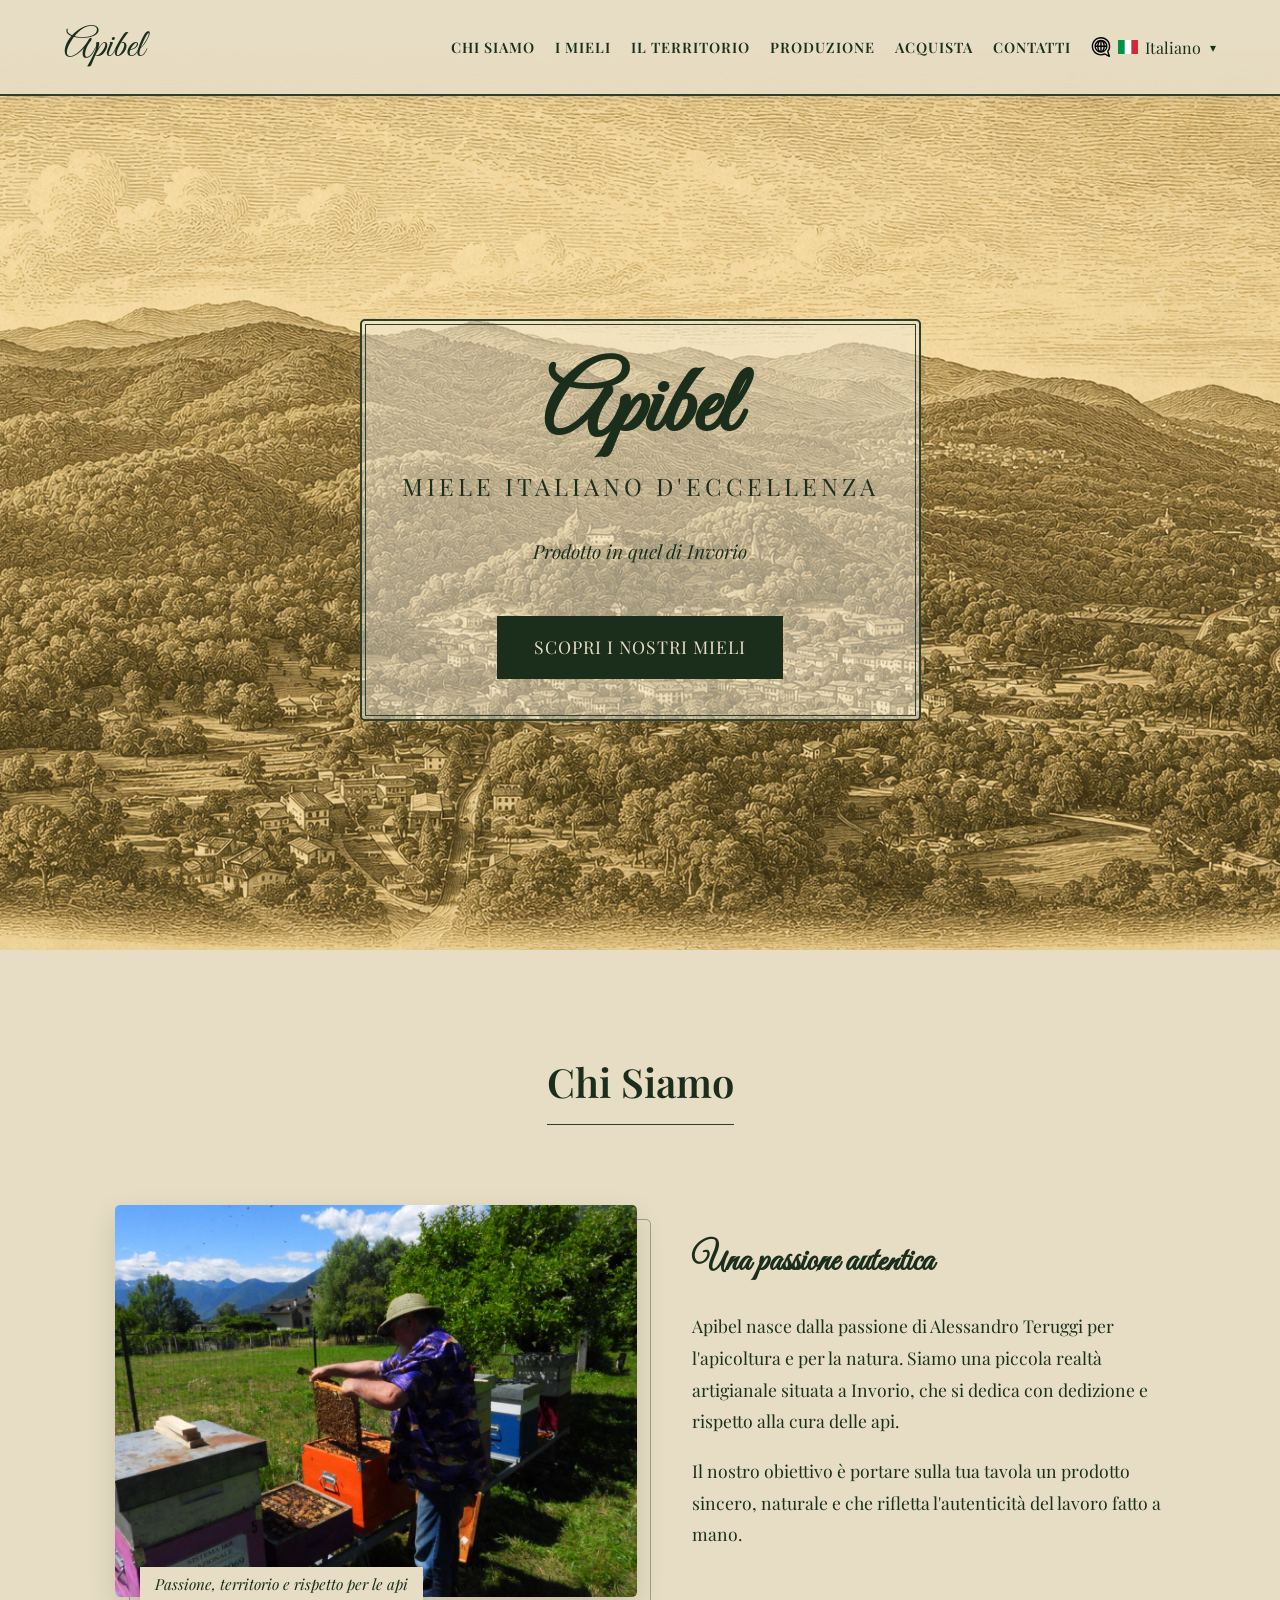
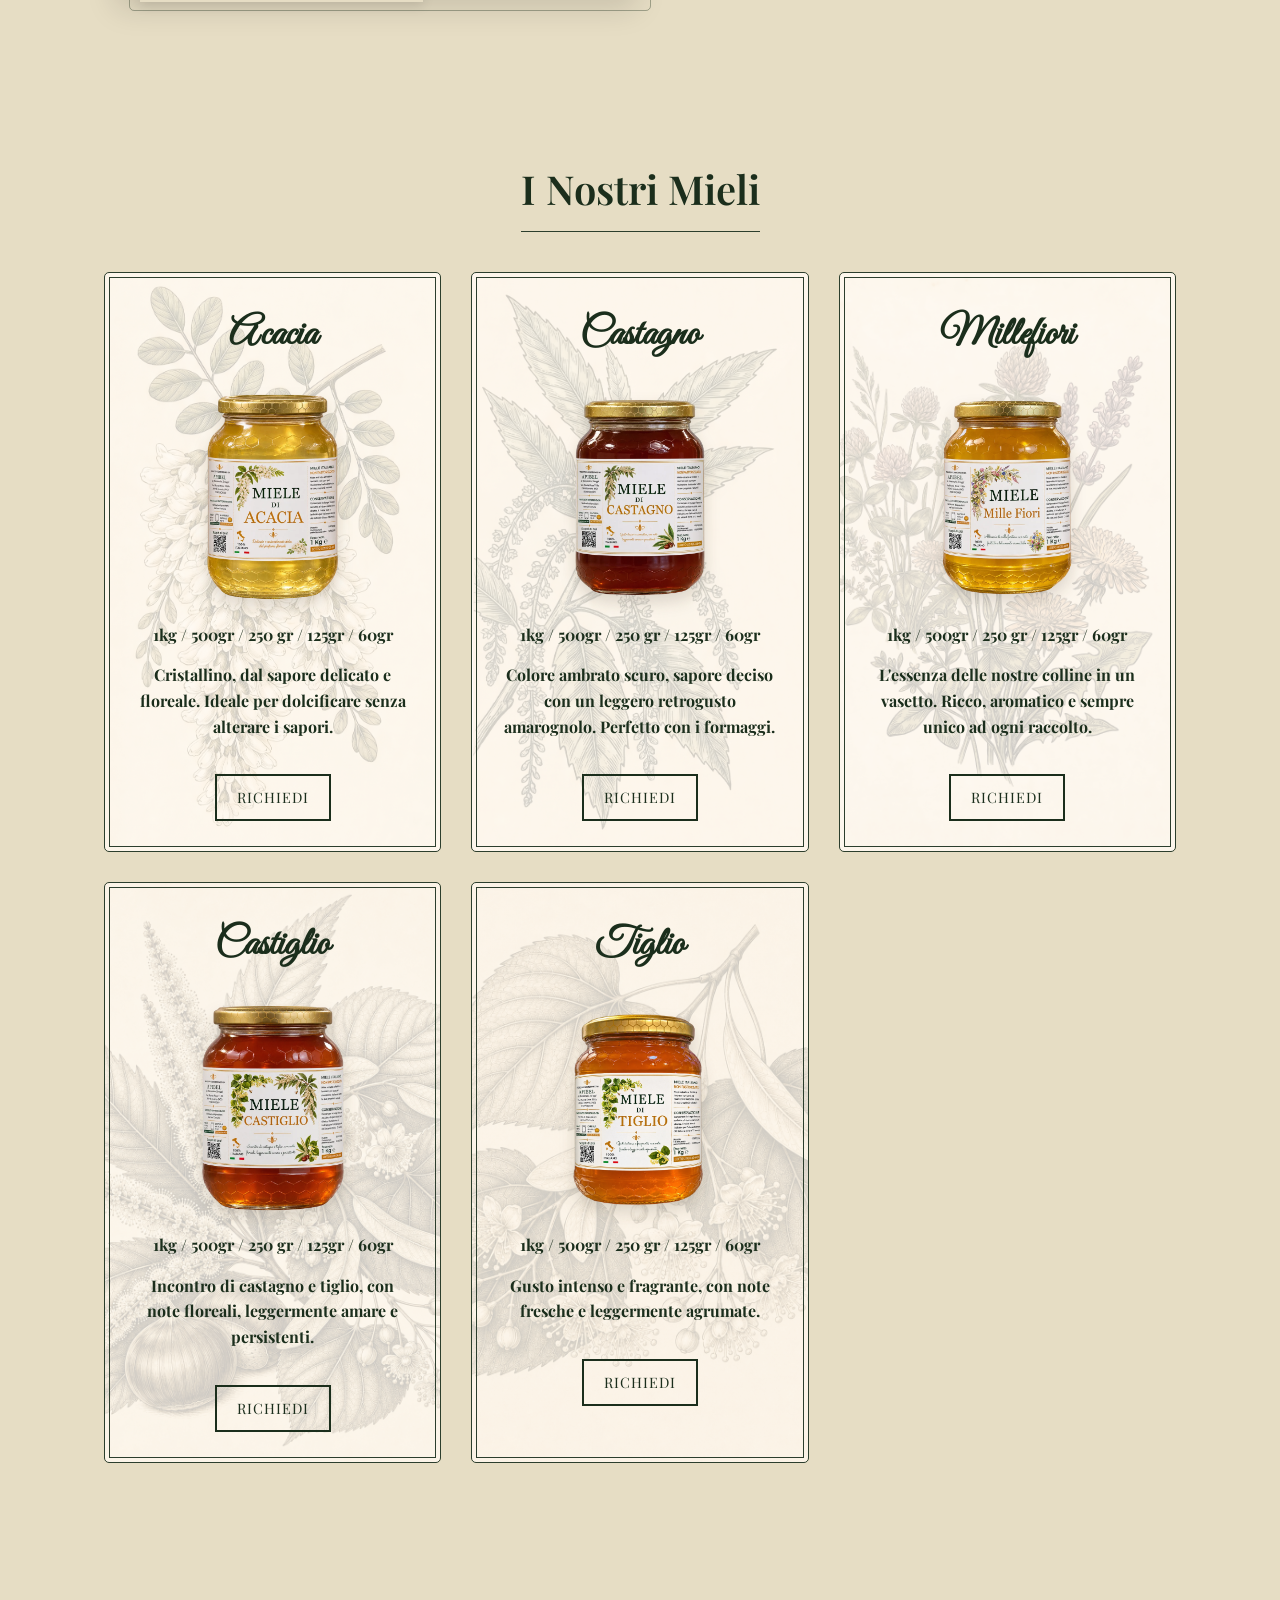
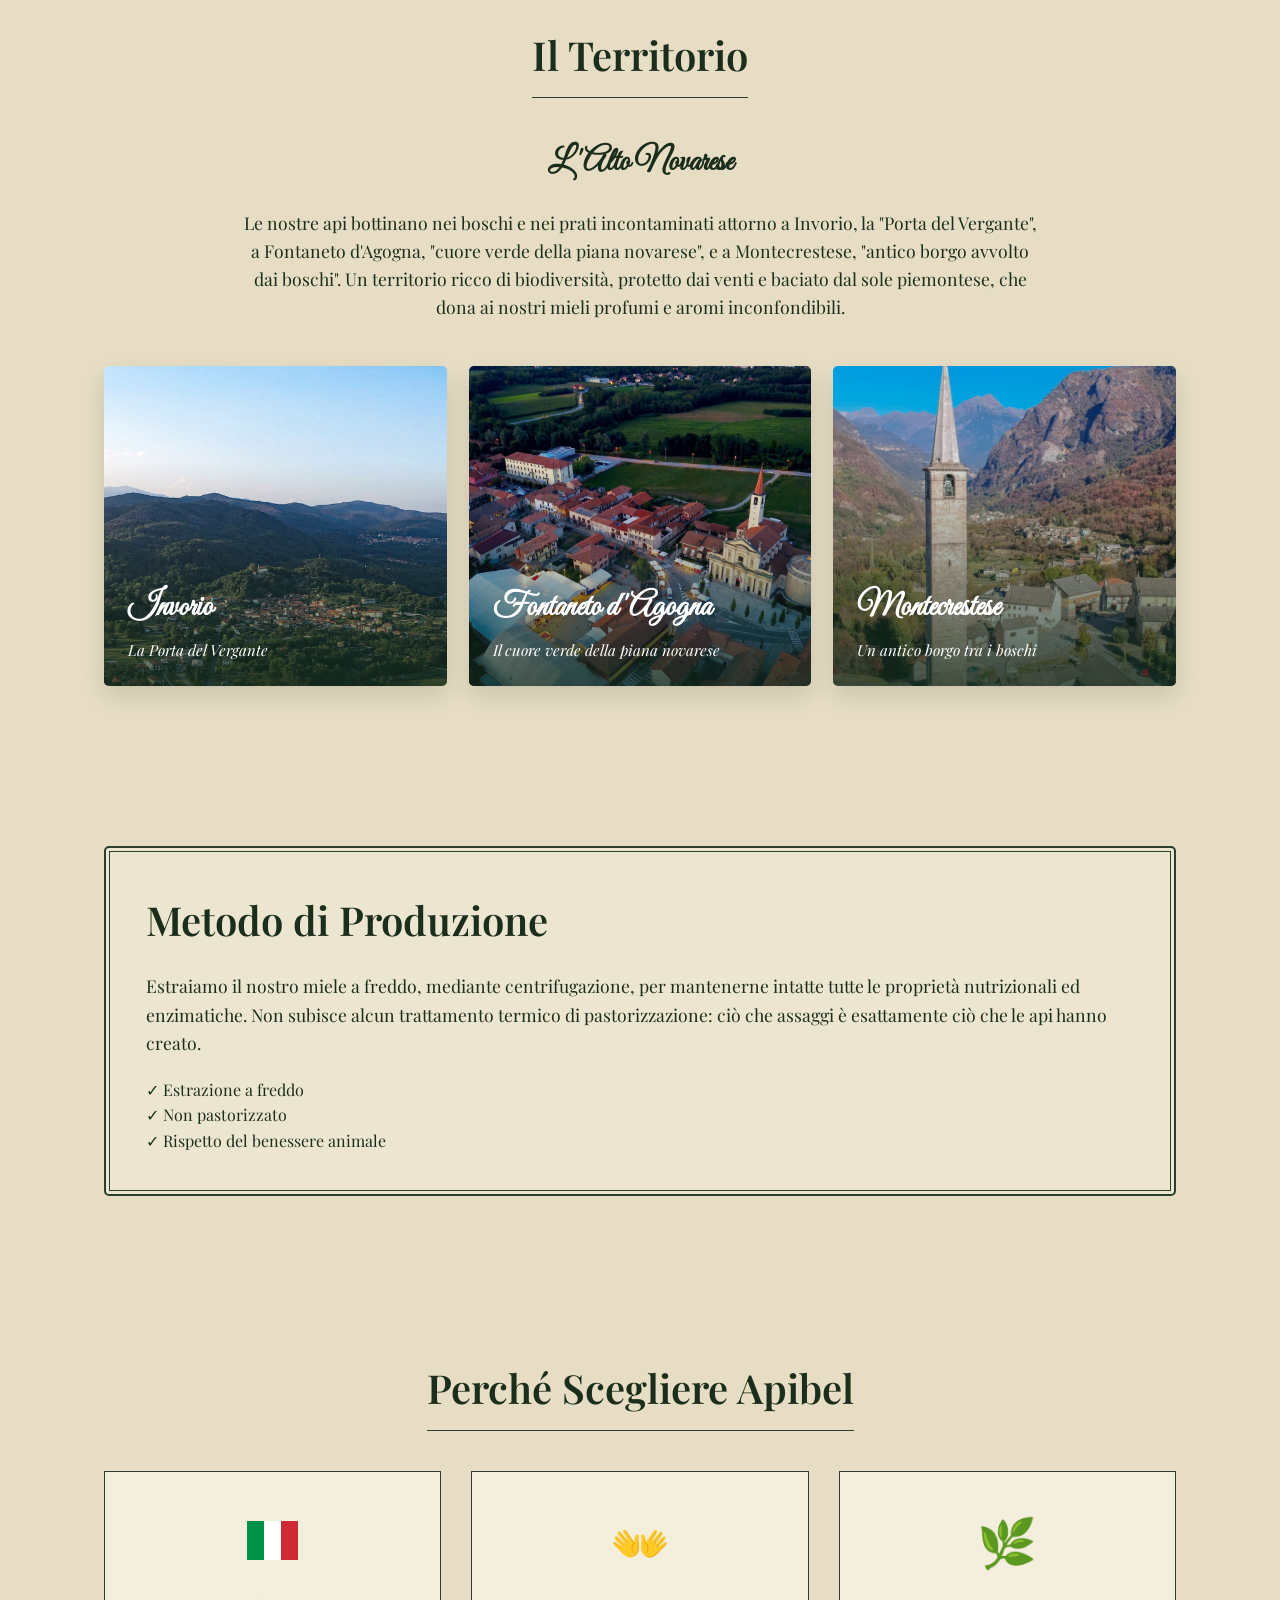
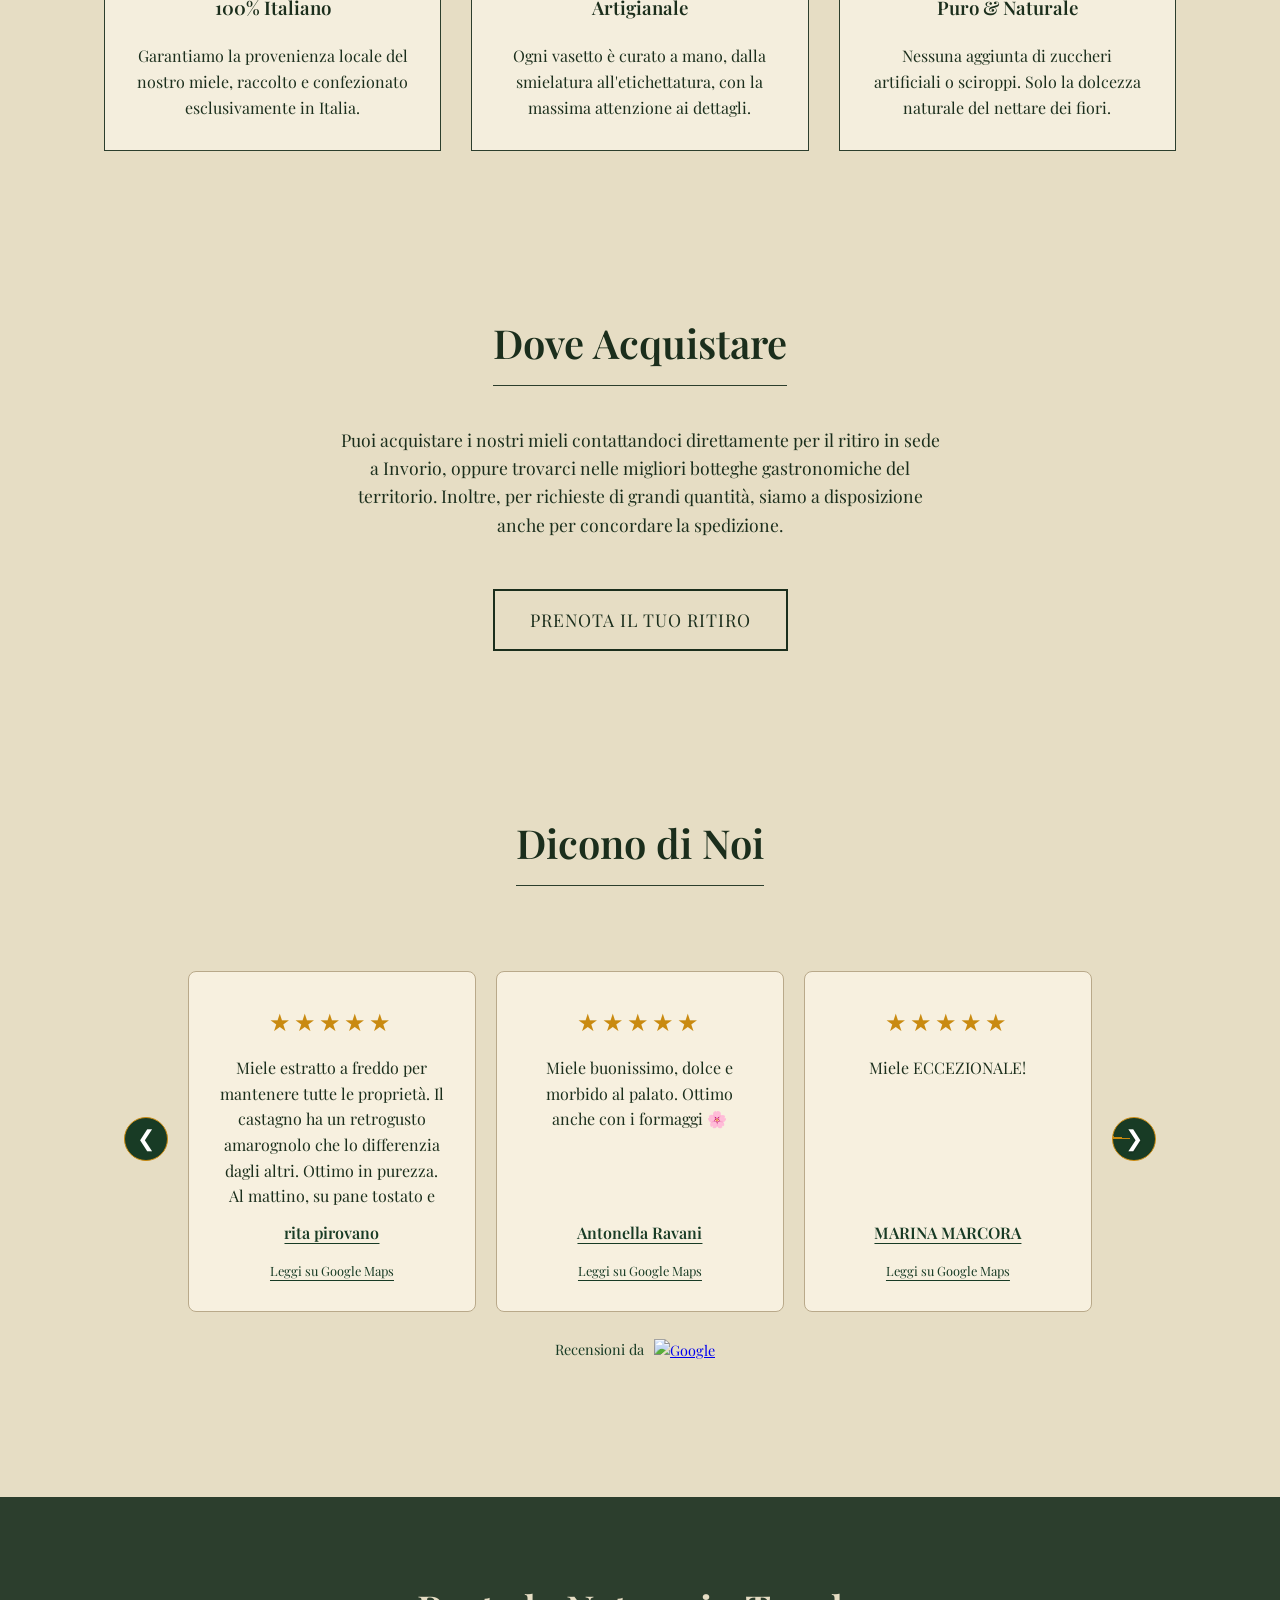
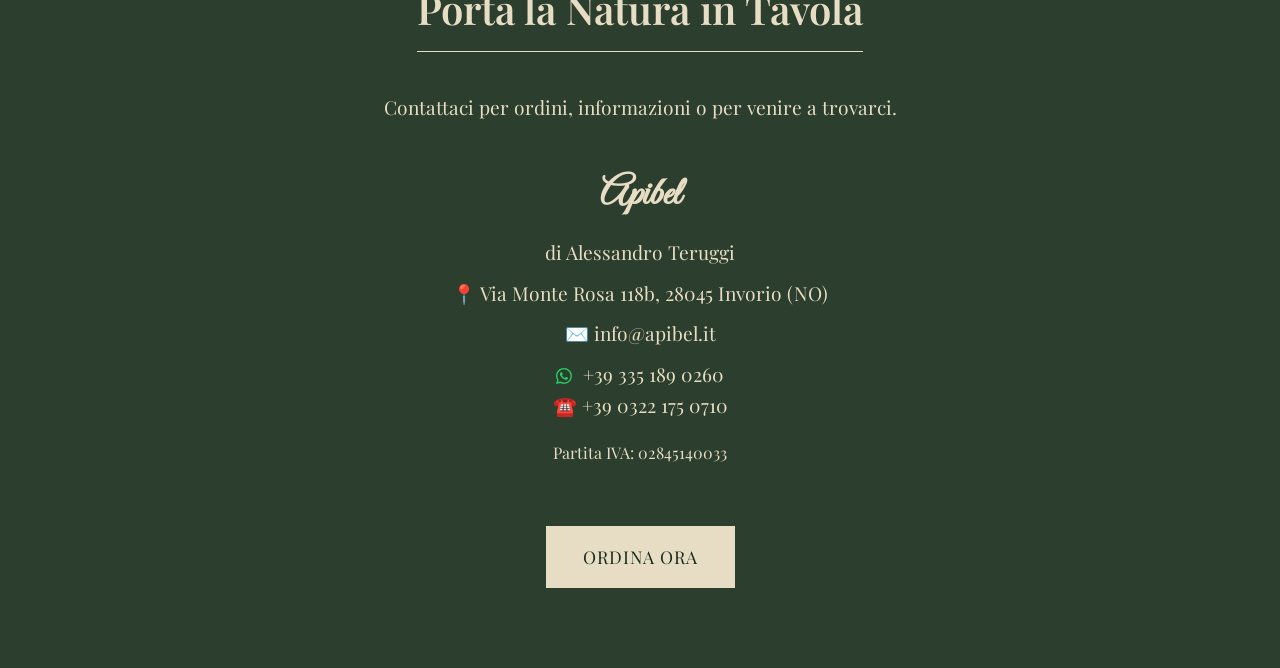
==== commit fc795d86: "Update honey sizes and product images Show the expanded jar sizes across all language versions, add " ====
--- a/index.html
+++ b/index.html
@@ -177,7 +177,7 @@
                 <img src="./static/assets/1kg%20ACACIA.webp" alt="Vasetto di miele di Acacia Apibel"
                     class="honey-jar-image" loading="lazy">
 
-                <p><strong>500 g / 1000 g</strong></p>
+                <p><strong>1kg / 500gr / 250 gr / 125gr / 60gr</strong></p>
 
                 <p class="descrizione-miele-card" style="margin: 15px 0;">
                     Cristallino, dal sapore delicato e floreale.
@@ -198,7 +198,7 @@
                 <img src="./static/assets/1kg%20CASTAGNO.webp" alt="Vasetto di miele di Castagno Apibel"
                     class="honey-jar-image" loading="lazy">
 
-                <p><strong>500 g / 1000 g</strong></p>
+                <p><strong>1kg / 500gr / 250 gr / 125gr / 60gr</strong></p>
 
                 <p class="descrizione-miele-card" style="margin: 15px 0;">
                     Colore ambrato scuro, sapore deciso con un
@@ -220,7 +220,7 @@
                 <img src="./static/assets/1k%20MILLEFIORI.webp" alt="Vasetto di miele Millefiori Apibel"
                     class="honey-jar-image" loading="lazy">
 
-                <p><strong>500 g / 1000 g</strong></p>
+                <p><strong>1kg / 500gr / 250 gr / 125gr / 60gr</strong></p>
 
                 <p class="descrizione-miele-card" style="margin: 15px 0;">
                     L'essenza delle nostre colline in un vasetto.
@@ -241,7 +241,7 @@
                 <img src="./static/assets/1kg%20CASTIGLIO.webp" alt="Vasetto di miele Castiglio Apibel"
                     class="honey-jar-image" loading="lazy">
 
-                <p><strong>500 g / 1000 g</strong></p>
+                <p><strong>1kg / 500gr / 250 gr / 125gr / 60gr</strong></p>
 
                 <p class="descrizione-miele-card" style="margin: 15px 0;">
                     Incontro di castagno e tiglio, con note
@@ -259,7 +259,10 @@
 
                 <h3 class="cursive" style="font-size: 2.5rem;">Tiglio</h3>
 
-                <p><strong>500 g / 1000 g</strong></p>
+                <img src="./static/assets/1kg%20TIGLIO.webp" alt="Vasetto di miele Tiglio Apibel"
+                    class="honey-jar-image" loading="lazy">
+
+                <p><strong>1kg / 500gr / 250 gr / 125gr / 60gr</strong></p>
 
                 <p class="descrizione-miele-card" style="margin: 15px 0;">
                     Gusto intenso e fragrante, con note fresche e
--- a/static/styles.css
+++ b/static/styles.css
@@ -785,3 +785,40 @@
         height: 200px;
     }
 }
+
+
+
+/* === AUTOMATIC REVIEW COUNTDOWN === */
+
+#recensioni #reviews-next.has-auto-timer {
+    --timer-progress: 0%;
+
+    background: conic-gradient(
+        from -90deg,
+        #c98a10 0% var(--timer-progress),
+        #183b25 var(--timer-progress) 100%
+    );
+
+    border: 1px solid #c98a10;
+    color: white;
+    text-shadow: 0 1px 2px rgba(0, 0, 0, 0.35);
+}
+
+/* Preserve the timer while the arrow is hovered */
+
+/* Golden arrows when hovered or keyboard-focused */
+#recensioni .reviews-arrow:hover,
+#recensioni .reviews-arrow:focus-visible,
+#recensioni #reviews-next.has-auto-timer:hover,
+#recensioni #reviews-next.has-auto-timer:focus-visible {
+    background: #c98a10;
+    border-color: #c98a10;
+    color: #ffffff;
+
+    box-shadow: 0 0 0 3px rgba(201, 138, 16, 0.2);
+
+    transition:
+        background-color 0.25s ease,
+        box-shadow 0.25s ease;
+}
+
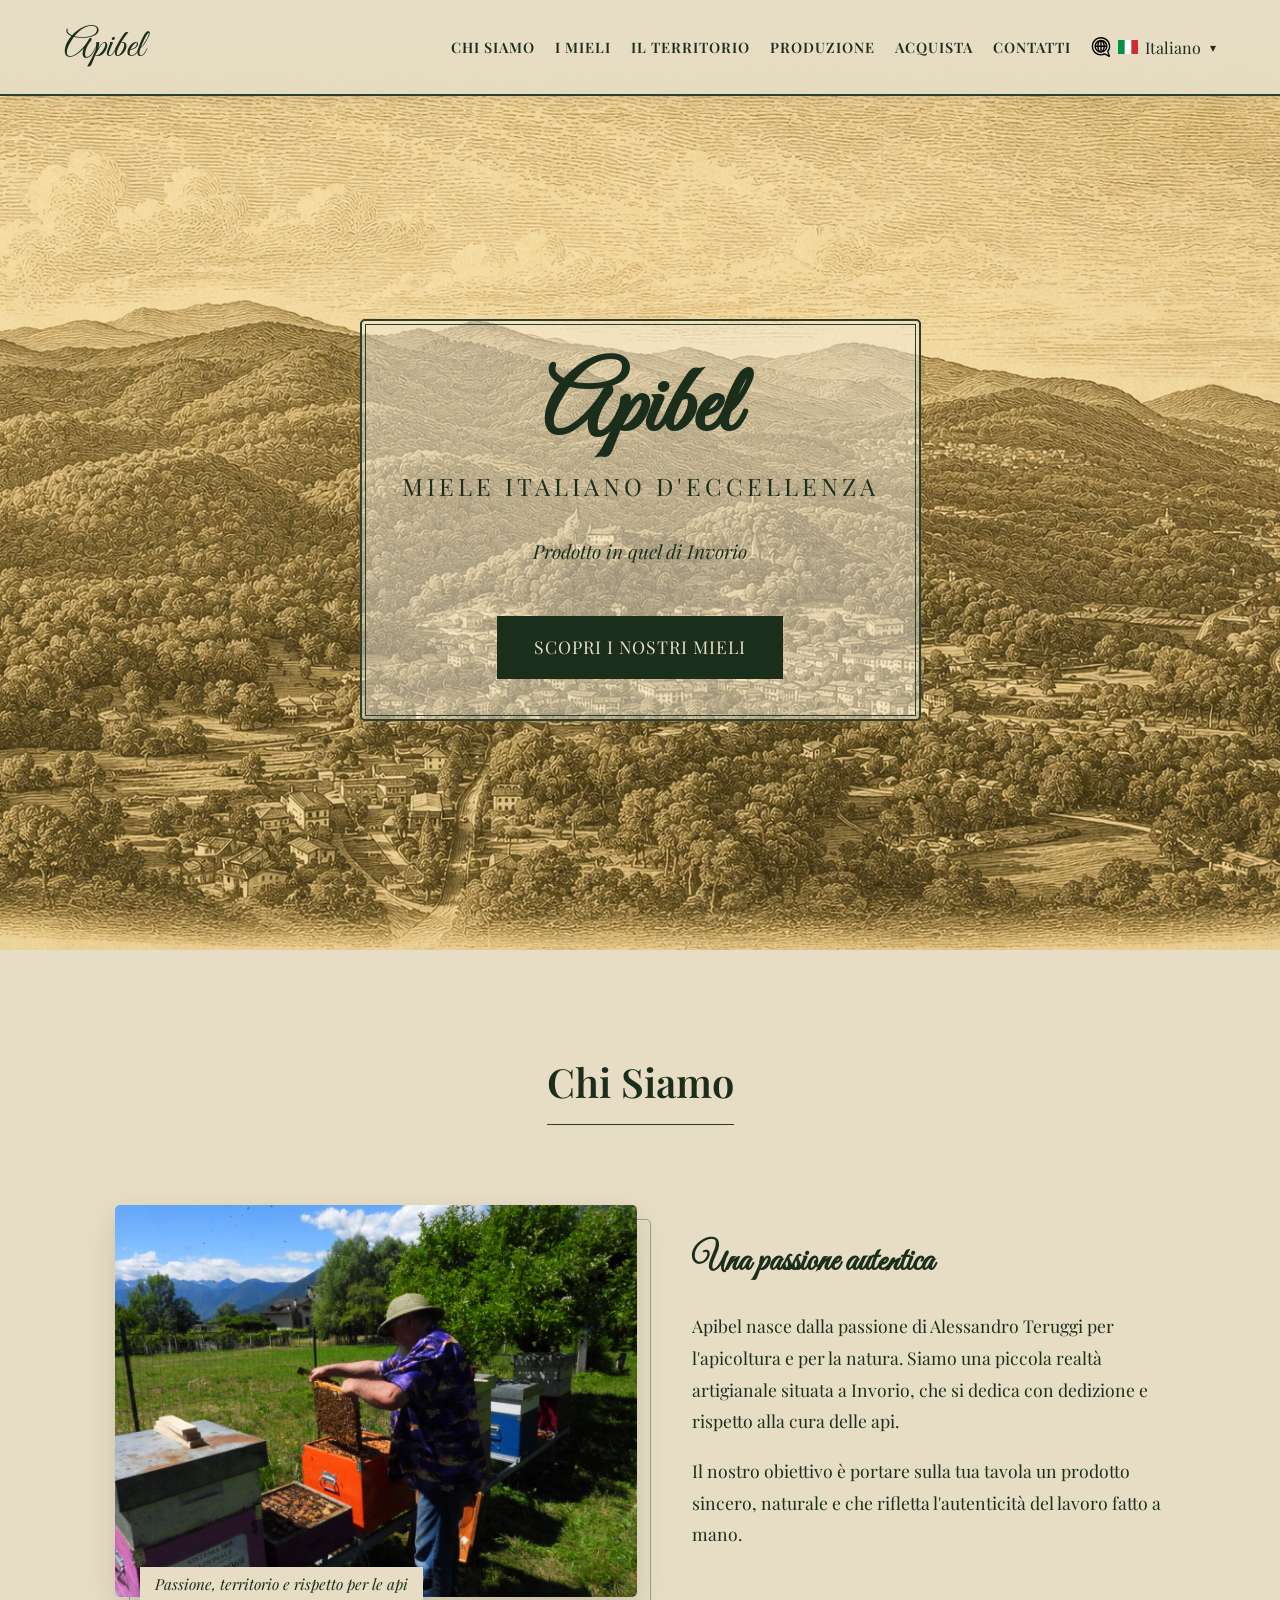
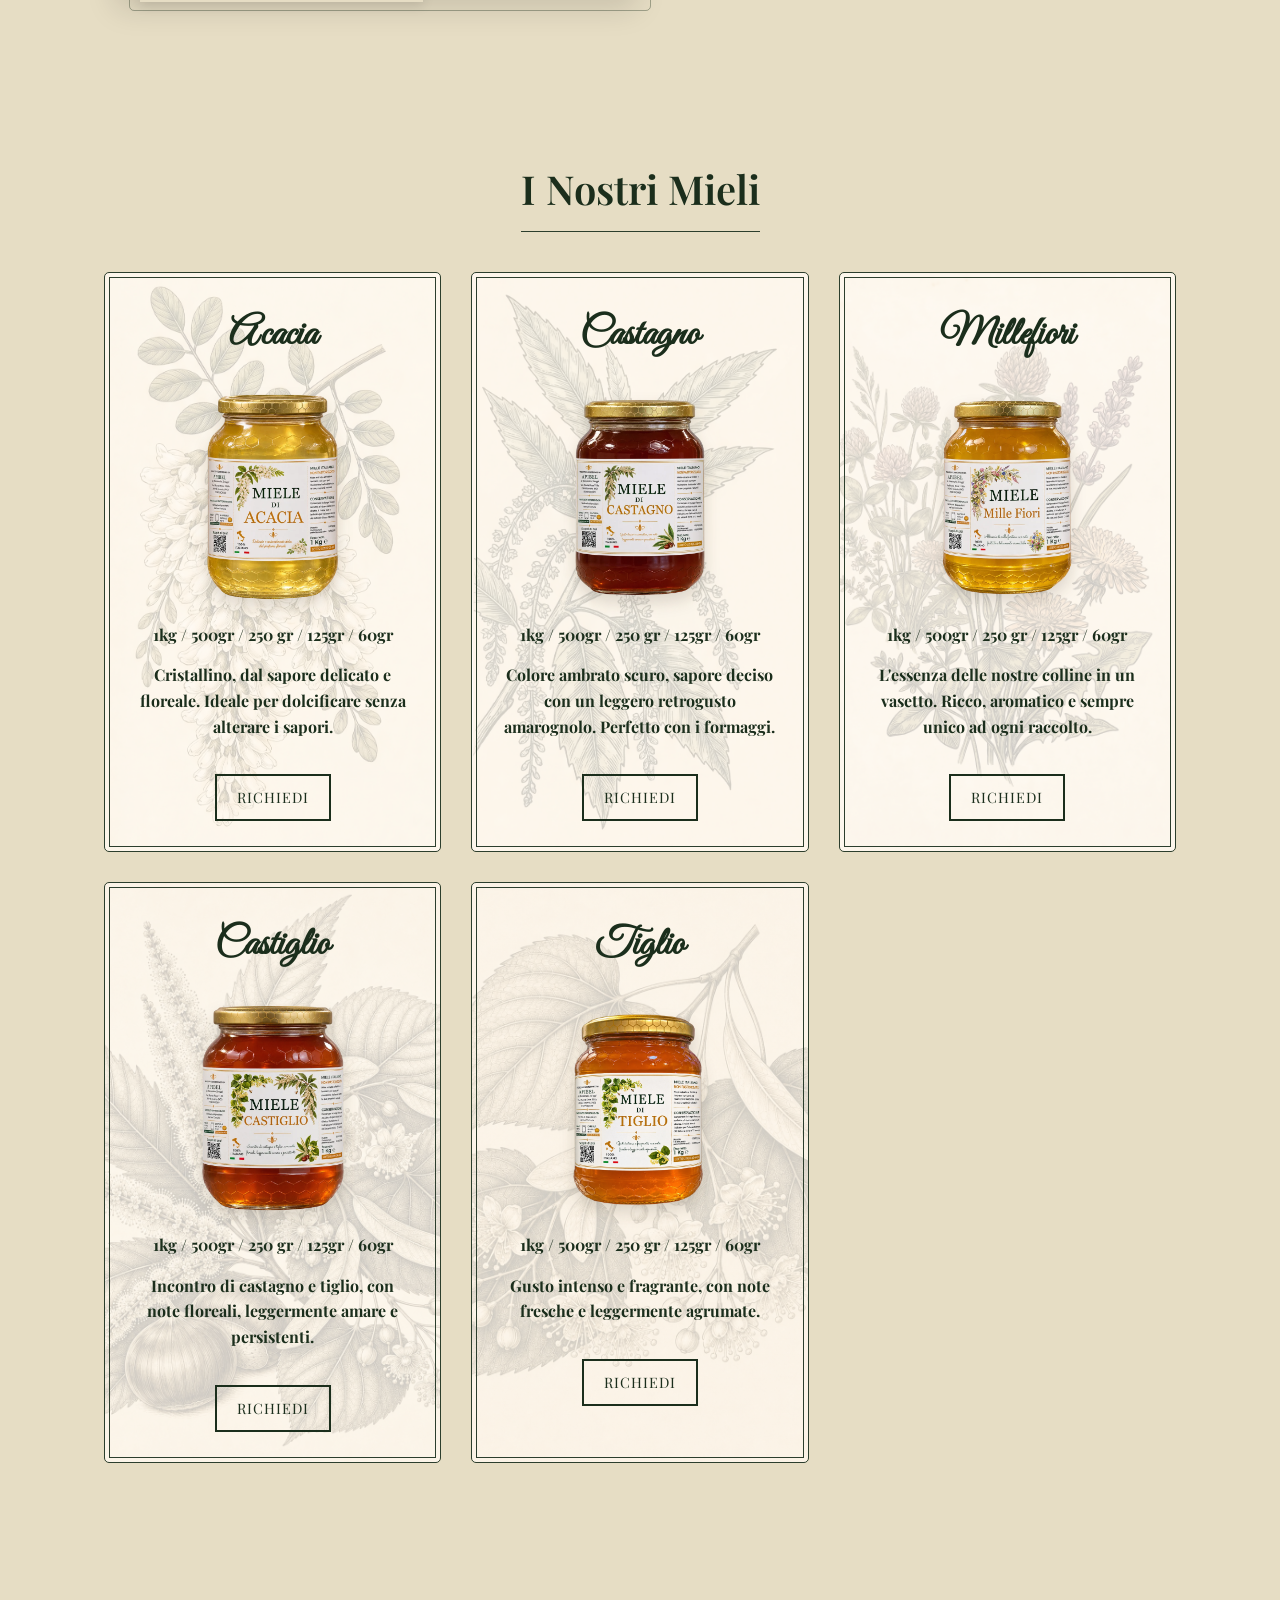
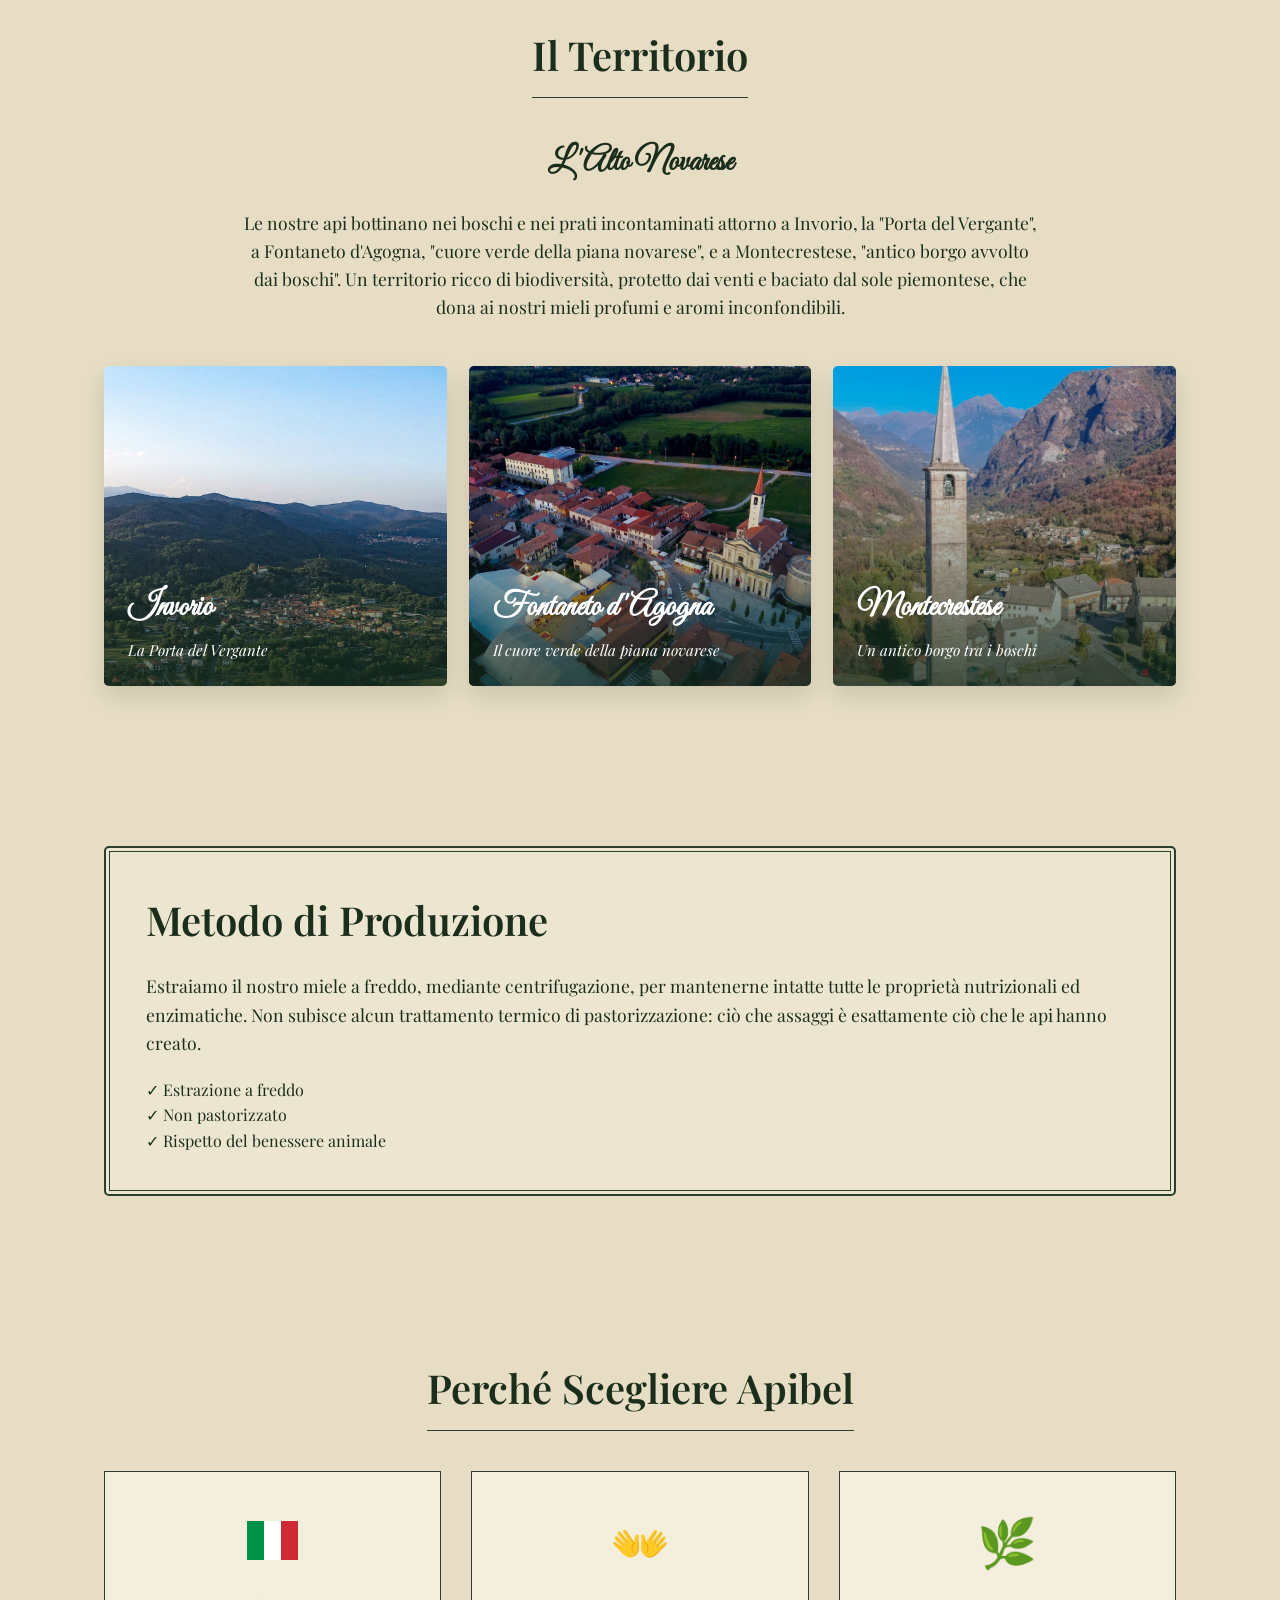
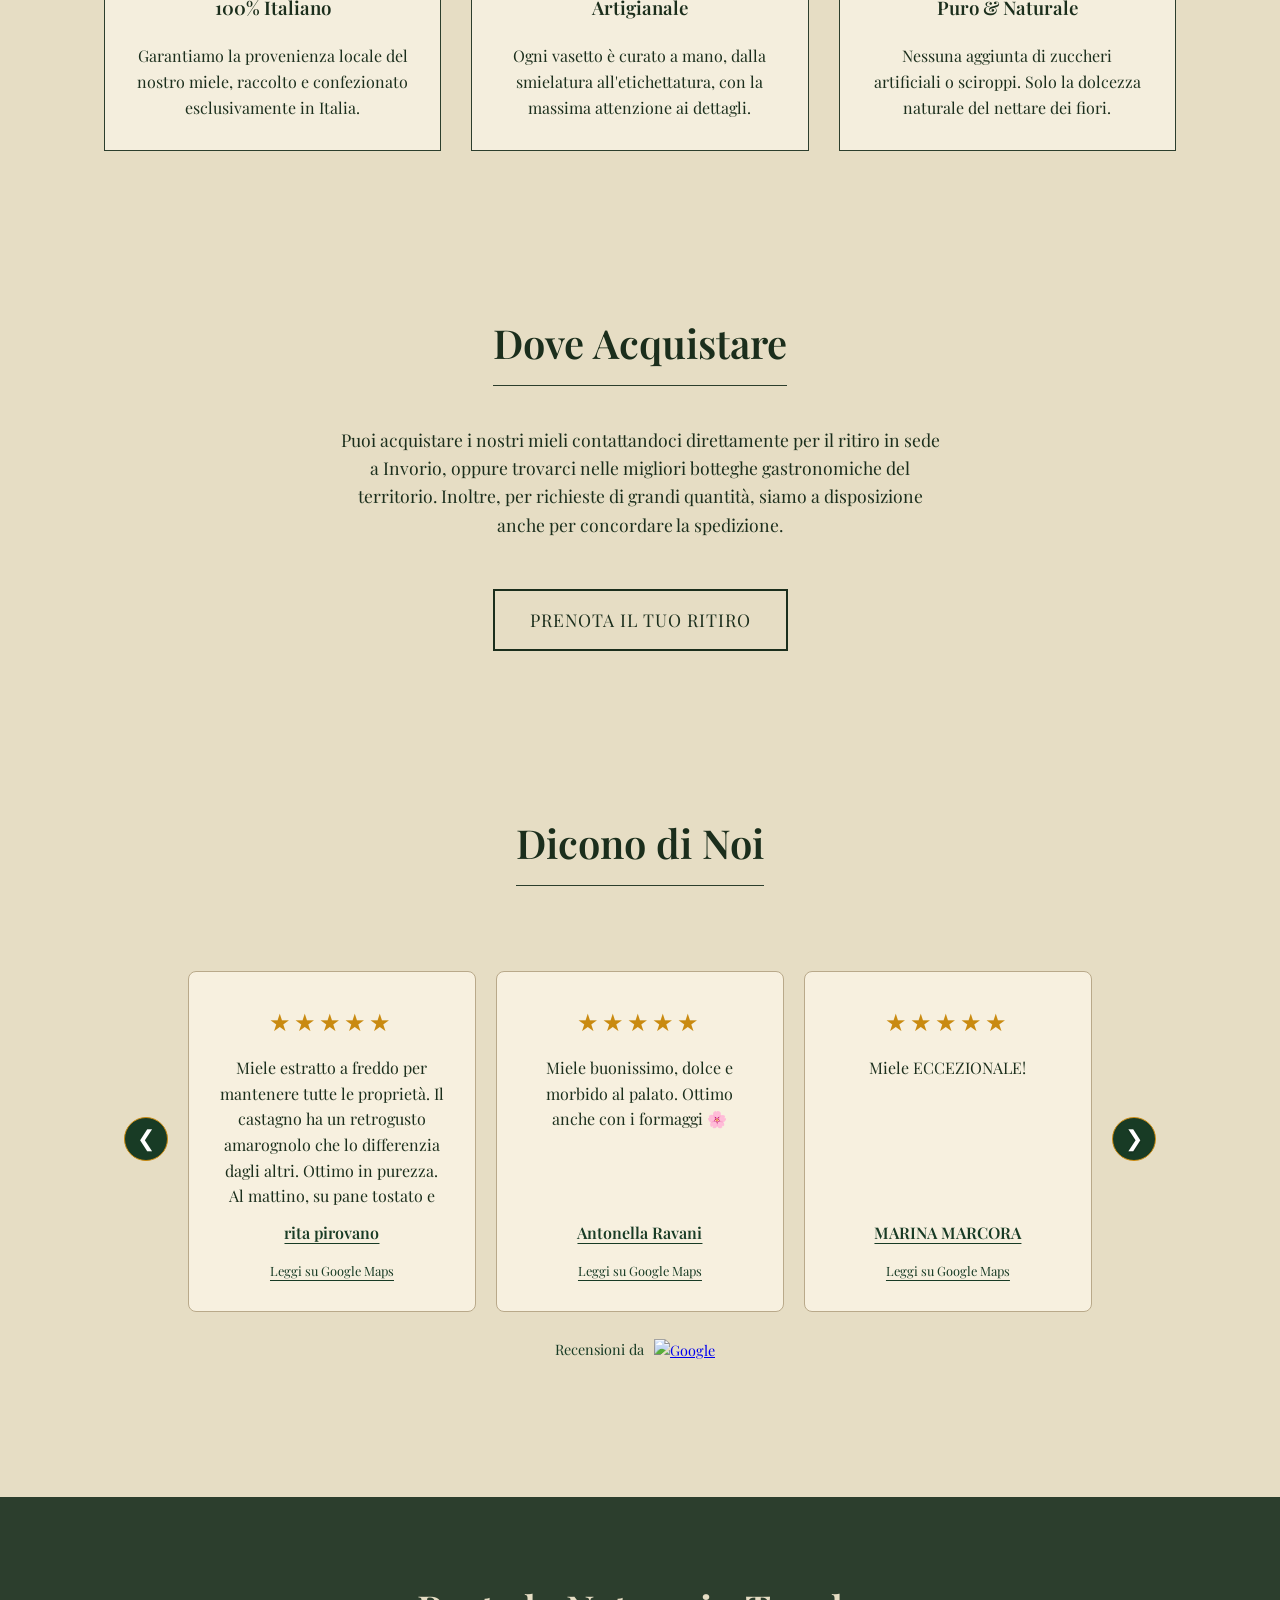
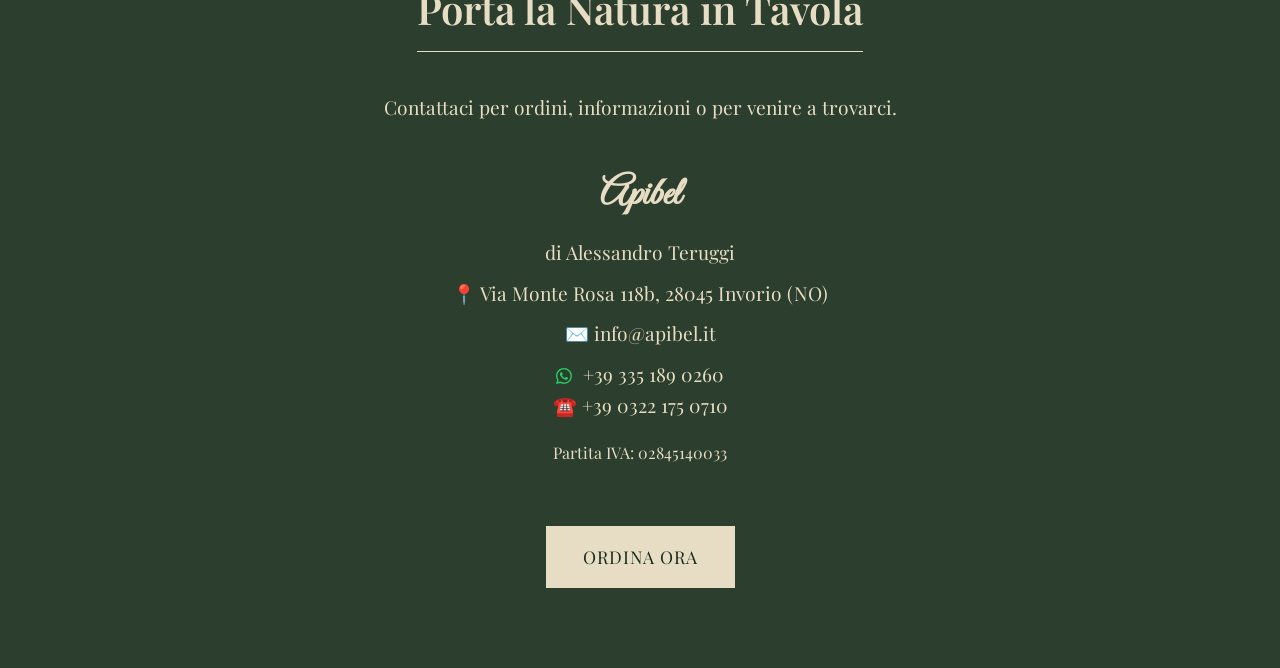
==== commit ed64a631: "Add multilingual page generation and Pages deploy Consolidate the Italian, English, French, and Germ" ====
--- a/index.html
+++ b/index.html
@@ -12,13 +12,18 @@
         content="Scopri Apibel, miele artigianale italiano di eccellenza. Mieli naturali prodotti con passione nel territorio piemontese.">
 
     <link rel="canonical" href="https://apibel.it/">
+    <link rel="alternate" hreflang="it" href="https://apibel.it/">
+    <link rel="alternate" hreflang="en" href="https://apibel.it/index-en.html">
+    <link rel="alternate" hreflang="fr" href="https://apibel.it/index-fr.html">
+    <link rel="alternate" hreflang="de" href="https://apibel.it/index-de.html">
+    <link rel="alternate" hreflang="x-default" href="https://apibel.it/">
 
     <!-- OPEN GRAPH: WhatsApp, Facebook, LinkedIn -->
     <meta property="og:type" content="website">
     <meta property="og:site_name" content="Apibel">
-    <meta property="og:title" content="Apibel | Miele Italiano d'Eccellenza">
+    <meta property="og:title" content="Apibel | Miele Italiano di Invorio">
     <meta property="og:description"
-        content="Porta la natura in tavola. Scopri i nostri mieli artigianali italiani, frutto della passione per le api e il territorio.">
+        content="Scopri Apibel, miele artigianale italiano di eccellenza. Mieli naturali prodotti con passione nel territorio piemontese.">
     <meta property="og:url" content="https://apibel.it/">
     <meta property="og:locale" content="it_IT">
 
@@ -28,12 +33,12 @@
     <meta property="og:image:type" content="image/png">
     <meta property="og:image:width" content="512">
     <meta property="og:image:height" content="512">
-    <meta property="og:image:alt" content="Apibel - Miele Italiano d'Eccellenza">
+    <meta property="og:image:alt" content="Apibel | Miele Italiano di Invorio">
 
     <!-- TWITTER / X CARD -->
     <meta name="twitter:card" content="summary">
-    <meta name="twitter:title" content="Apibel | Miele Italiano d'Eccellenza">
-    <meta name="twitter:description" content="Porta la natura in tavola. Scopri i nostri mieli artigianali italiani.">
+    <meta name="twitter:title" content="Apibel | Miele Italiano di Invorio">
+    <meta name="twitter:description" content="Scopri Apibel, miele artigianale italiano di eccellenza. Mieli naturali prodotti con passione nel territorio piemontese.">
     <meta name="twitter:image" content="https://apibel.it/favicon_ico/whatsapp-preview.png">
 
     <!-- FAVICONS -->
@@ -92,22 +97,22 @@
 
                 <div class="language-menu" id="language-menu">
 
-                    <a href="index.html">
+                    <a href="index.html" class="active" aria-current="page">
                         <img src="./static/assets/it.svg" alt="Italiano">
                         <span>Italiano</span>
                     </a>
 
-                    <a href="index-en.html" class="active">
+                    <a href="index-en.html" >
                         <img src="./static/assets/uk.svg" alt="English">
                         <span>English</span>
                     </a>
 
-                    <a href="index-fr.html">
+                    <a href="index-fr.html" >
                         <img src="./static/assets/fr.svg" alt="Français">
                         <span>Français</span>
                     </a>
 
-                    <a href="index-de.html">
+                    <a href="index-de.html" >
                         <img src="./static/assets/de.svg" alt="Deutsch">
                         <span>Deutsch</span>
                     </a>
@@ -119,7 +124,7 @@
     </nav>
 
     <section id="hero"
-        style="background: url('landing_page.jpg') no-repeat center center; background-size: cover; max-width: 100%;">
+        style="background: url('./static/assets/landing_page.webp') no-repeat center center; background-size: cover; max-width: 100%;">
         <div class="label-box">
             <!--div style="font-size: 2.5rem; margin-bottom: 10px;">🇮🇹</div-->
             <h1 class="hero-title cursive">Apibel</h1>
@@ -146,14 +151,11 @@
                 <h3 class="cursive">Una passione autentica</h3>
 
                 <p>
-                    Apibel nasce dalla passione di Alessandro Teruggi per l'apicoltura e per la natura.
-                    Siamo una piccola realtà artigianale situata a Invorio, che si dedica con dedizione e
-                    rispetto alla cura delle api.
+                    Apibel nasce dalla passione di Alessandro Teruggi per l'apicoltura e per la natura. Siamo una piccola realtà artigianale situata a Invorio, che si dedica con dedizione e rispetto alla cura delle api.
                 </p>
 
                 <p>
-                    Il nostro obiettivo è portare sulla tua tavola un prodotto sincero, naturale
-                    e che rifletta l'autenticità del lavoro fatto a mano.
+                    Il nostro obiettivo è portare sulla tua tavola un prodotto sincero, naturale e che rifletta l'autenticità del lavoro fatto a mano.
                 </p>
             </div>
 
@@ -170,7 +172,7 @@
 
             <!-- ACACIA -->
             <div class="card label-box"
-                style="background: linear-gradient(rgba(255,255,255,0.75), rgba(255,255,255,0.75)), url('fiori_accacia.jpg') no-repeat center center; background-size: cover;">
+                style="background: linear-gradient(rgba(255,255,255,0.75), rgba(255,255,255,0.75)), url('./static/assets/fiori_accacia.webp') no-repeat center center; background-size: cover;">
 
                 <h3 class="cursive" style="font-size: 2.5rem;">Acacia</h3>
 
@@ -180,8 +182,7 @@
                 <p><strong>1kg / 500gr / 250 gr / 125gr / 60gr</strong></p>
 
                 <p class="descrizione-miele-card" style="margin: 15px 0;">
-                    Cristallino, dal sapore delicato e floreale.
-                    Ideale per dolcificare senza alterare i sapori.
+                    Cristallino, dal sapore delicato e floreale. Ideale per dolcificare senza alterare i sapori.
                 </p>
 
                 <a href="#contatti" class="btn btn-outline" style="padding: 10px 20px; font-size: 0.9rem;">
@@ -191,7 +192,7 @@
 
             <!-- CASTAGNO -->
             <div class="card label-box"
-                style="background: linear-gradient(rgba(255,255,255,0.75), rgba(255,255,255,0.75)), url('fiori_castagno.jpg') no-repeat center center; background-size: cover;">
+                style="background: linear-gradient(rgba(255,255,255,0.75), rgba(255,255,255,0.75)), url('./static/assets/fiori_castagno.webp') no-repeat center center; background-size: cover;">
 
                 <h3 class="cursive" style="font-size: 2.5rem;">Castagno</h3>
 
@@ -201,9 +202,7 @@
                 <p><strong>1kg / 500gr / 250 gr / 125gr / 60gr</strong></p>
 
                 <p class="descrizione-miele-card" style="margin: 15px 0;">
-                    Colore ambrato scuro, sapore deciso con un
-                    leggero retrogusto amarognolo.
-                    Perfetto con i formaggi.
+                    Colore ambrato scuro, sapore deciso con un leggero retrogusto amarognolo. Perfetto con i formaggi.
                 </p>
 
                 <a href="#contatti" class="btn btn-outline" style="padding: 10px 20px; font-size: 0.9rem;">
@@ -213,7 +212,7 @@
 
             <!-- MILLEFIORI -->
             <div class="card label-box"
-                style="background: linear-gradient(rgba(255,255,255,0.75), rgba(255,255,255,0.75)), url('millefiori.jpeg') no-repeat center center; background-size: cover;">
+                style="background: linear-gradient(rgba(255,255,255,0.75), rgba(255,255,255,0.75)), url('./static/assets/millefiori.webp') no-repeat center center; background-size: cover;">
 
                 <h3 class="cursive" style="font-size: 2.5rem;">Millefiori</h3>
 
@@ -223,8 +222,7 @@
                 <p><strong>1kg / 500gr / 250 gr / 125gr / 60gr</strong></p>
 
                 <p class="descrizione-miele-card" style="margin: 15px 0;">
-                    L'essenza delle nostre colline in un vasetto.
-                    Ricco, aromatico e sempre unico ad ogni raccolto.
+                    L'essenza delle nostre colline in un vasetto. Ricco, aromatico e sempre unico ad ogni raccolto.
                 </p>
 
                 <a href="#contatti" class="btn btn-outline" style="padding: 10px 20px; font-size: 0.9rem;">
@@ -234,7 +232,7 @@
 
             <!-- CASTIGLIO -->
             <div class="card label-box"
-                style="background: linear-gradient(rgba(255,255,255,0.75), rgba(255,255,255,0.75)), url('castiglio.png') no-repeat center center; background-size: cover;">
+                style="background: linear-gradient(rgba(255,255,255,0.75), rgba(255,255,255,0.75)), url('./static/assets/castiglio.webp') no-repeat center center; background-size: cover;">
 
                 <h3 class="cursive" style="font-size: 2.5rem;">Castiglio</h3>
 
@@ -244,8 +242,7 @@
                 <p><strong>1kg / 500gr / 250 gr / 125gr / 60gr</strong></p>
 
                 <p class="descrizione-miele-card" style="margin: 15px 0;">
-                    Incontro di castagno e tiglio, con note
-                    floreali, leggermente amare e persistenti.
+                    Incontro di castagno e tiglio, con note floreali, leggermente amare e persistenti.
                 </p>
 
                 <a href="#contatti" class="btn btn-outline" style="padding: 10px 20px; font-size: 0.9rem;">
@@ -255,7 +252,7 @@
 
             <!-- TIGLIO -->
             <div class="card label-box"
-                style="background: linear-gradient(rgba(255,255,255,0.75), rgba(255,255,255,0.75)), url('tiglio.png') no-repeat center center; background-size: cover;">
+                style="background: linear-gradient(rgba(255,255,255,0.75), rgba(255,255,255,0.75)), url('./static/assets/tiglio.webp') no-repeat center center; background-size: cover;">
 
                 <h3 class="cursive" style="font-size: 2.5rem;">Tiglio</h3>
 
@@ -265,8 +262,7 @@
                 <p><strong>1kg / 500gr / 250 gr / 125gr / 60gr</strong></p>
 
                 <p class="descrizione-miele-card" style="margin: 15px 0;">
-                    Gusto intenso e fragrante, con note fresche e
-                    leggermente agrumate.
+                    Gusto intenso e fragrante, con note fresche e leggermente agrumate.
                 </p>
 
                 <a href="#contatti" class="btn btn-outline" style="padding: 10px 20px; font-size: 0.9rem;">
@@ -283,11 +279,7 @@
         <h3 class="cursive" style="font-size: 2rem; margin-bottom: 20px;">L'Alto Novarese</h3>
 
         <p style="max-width: 800px; margin: 0 auto; font-size: 1.1rem;">
-            Le nostre api bottinano nei boschi e nei prati incontaminati attorno a Invorio,
-            la "Porta del Vergante", a Fontaneto d'Agogna, "cuore verde della piana novarese",
-            e a Montecrestese, "antico borgo avvolto dai boschi".
-            Un territorio ricco di biodiversità, protetto dai venti e baciato dal sole piemontese,
-            che dona ai nostri mieli profumi e aromi inconfondibili.
+            Le nostre api bottinano nei boschi e nei prati incontaminati attorno a Invorio, la "Porta del Vergante", a Fontaneto d'Agogna, "cuore verde della piana novarese", e a Montecrestese, "antico borgo avvolto dai boschi". Un territorio ricco di biodiversità, protetto dai venti e baciato dal sole piemontese, che dona ai nostri mieli profumi e aromi inconfondibili.
         </p>
 
         <div class="territorio-gallery">
@@ -324,9 +316,7 @@
             <div style="flex: 1; min-width: 300px;">
                 <h2 style="text-align: left; border: none; margin-bottom: 10px;">Metodo di Produzione</h2>
                 <p style="font-size: 1.1rem; margin-bottom: 20px;">
-                    Estraiamo il nostro miele a freddo, mediante centrifugazione, per mantenerne intatte
-                    tutte le proprietà nutrizionali ed enzimatiche. Non subisce alcun trattamento termico
-                    di pastorizzazione: ciò che assaggi è esattamente ciò che le api hanno creato.
+                    Estraiamo il nostro miele a freddo, mediante centrifugazione, per mantenerne intatte tutte le proprietà nutrizionali ed enzimatiche. Non subisce alcun trattamento termico di pastorizzazione: ciò che assaggi è esattamente ciò che le api hanno creato.
                 </p>
                 <ul style="list-style: none;">
                     <li>✓ Estrazione a freddo</li>
@@ -352,12 +342,11 @@
             <div class="card">
                 <div class="card-icon">👐</div>
                 <h3>Artigianale</h3>
-                <p>Ogni vasetto è curato a mano, dalla smielatura all'etichettatura, con la massima attenzione ai
-                    dettagli.</p>
+                <p>Ogni vasetto è curato a mano, dalla smielatura all'etichettatura, con la massima attenzione ai dettagli.</p>
             </div>
             <div class="card">
                 <div class="card-icon">🌿</div>
-                <h3>Puro & Naturale</h3>
+                <h3>Puro &amp; Naturale</h3>
                 <p>Nessuna aggiunta di zuccheri artificiali o sciroppi. Solo la dolcezza naturale del nettare dei fiori.
                 </p>
             </div>
@@ -367,9 +356,7 @@
     <section id="dove-acquistare" class="section-center">
         <h2>Dove Acquistare</h2>
         <p style="max-width: 600px; margin: 0 auto 30px; font-size: 1.1rem;">
-            Puoi acquistare i nostri mieli contattandoci direttamente per il ritiro in sede a Invorio,
-            oppure trovarci nelle migliori botteghe gastronomiche del territorio.
-            Inoltre, per richieste di grandi quantità, siamo a disposizione anche per concordare la spedizione.
+            Puoi acquistare i nostri mieli contattandoci direttamente per il ritiro in sede a Invorio, oppure trovarci nelle migliori botteghe gastronomiche del territorio. Inoltre, per richieste di grandi quantità, siamo a disposizione anche per concordare la spedizione.
         </p>
         <a href="#contatti" class="btn btn-outline">Prenota il tuo ritiro</a>
     </section>
@@ -434,8 +421,7 @@
 
         <div style="margin-top: 40px;">
             <a href="mailto:info@apibel.it" class="btn"
-                style="background-color: var(--bg-parchment); color: var(--text-dark-green); border-color: var(--bg-parchment);">Ordina
-                Ora</a>
+                style="background-color: var(--bg-parchment); color: var(--text-dark-green); border-color: var(--bg-parchment);">Ordina Ora</a>
         </div>
 
         <!--div class="recycling-info">
